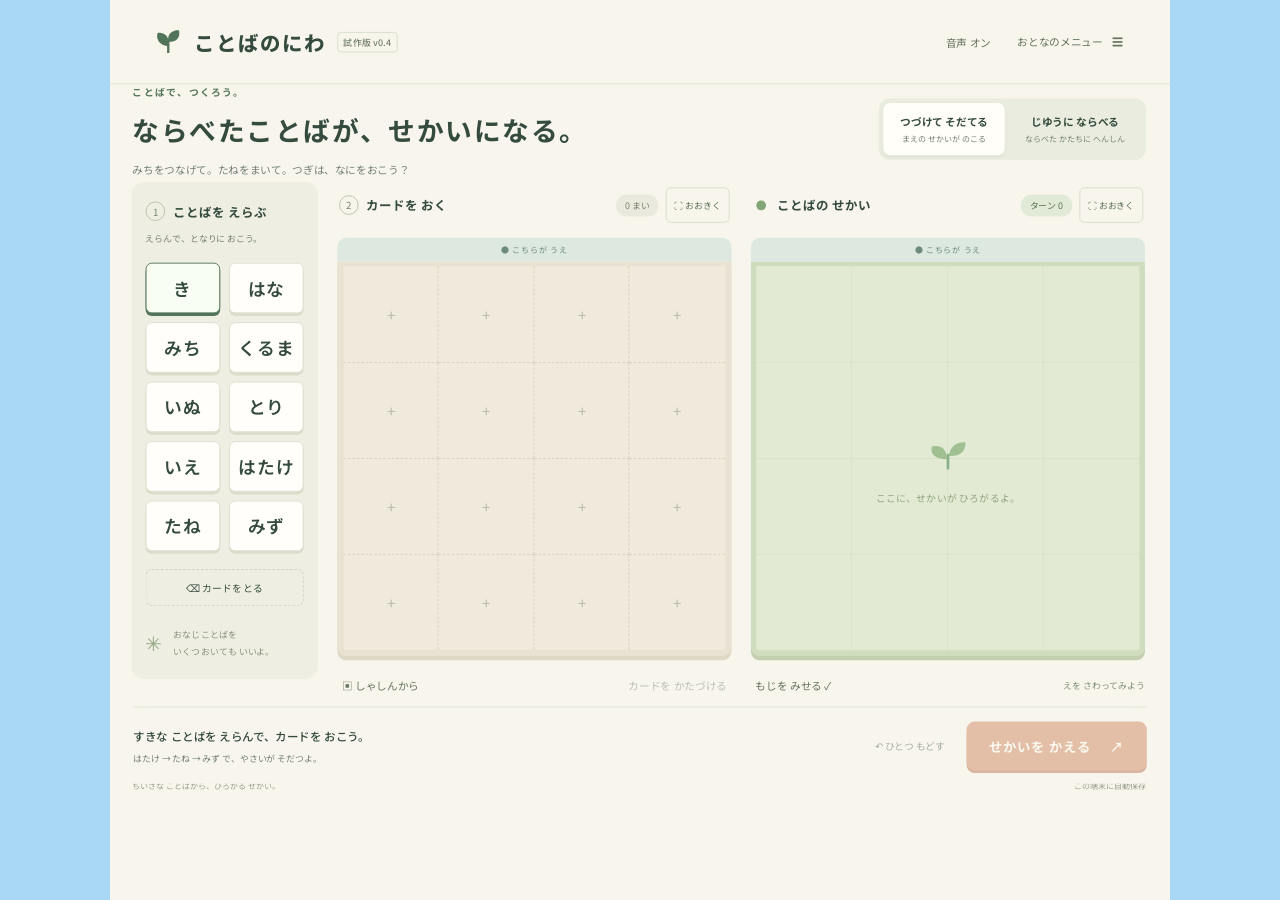
==== index.html @ 09e7deb8 "Add files via upload" ====
<!doctype html><html data-vb-iphone-screen="safe"><head><meta charset="utf-8"><meta name="viewport" content="width=device-width,initial-scale=1,viewport-fit=cover"><title>ことばのにわ — ならべたことばが、せかいになる。</title><meta name="theme-color" content="#f6f4e9"><meta name="apple-mobile-web-app-capable" content="yes"><meta name="apple-mobile-web-app-status-bar-style" content="black"><style>html,body{margin:0;min-height:100%;background:#101827}body{overflow-x:hidden}#__vb_device_viewport{box-sizing:border-box;min-height:100vh}html{--vb-safe-top:env(safe-area-inset-top,0px);--vb-safe-right:env(safe-area-inset-right,0px);--vb-safe-bottom:env(safe-area-inset-bottom,0px);--vb-safe-left:env(safe-area-inset-left,0px)}html[data-vb-iphone-screen="safe"][data-vb-active-device^="iphone"] #__vb_device_viewport{padding:var(--vb-safe-top) var(--vb-safe-right) var(--vb-safe-bottom) var(--vb-safe-left)}#__vb_device_stage{position:relative;margin-left:auto;margin-right:auto}#__vb_device_frame{display:block;border:0;transform-origin:0 0;position:absolute;left:0;top:0}</style></head><body><div id="__vb_device_viewport"><div id="__vb_device_stage"><iframe id="__vb_device_frame" title="ことばのにわ — ならべたことばが、せかいになる。" allow="autoplay; fullscreen" allowfullscreen></iframe></div></div><script id="__vb_device_source" type="application/json">{"html":"\u003c!doctype html>\n\u003chtml lang=\"ja\" data-vb-iphone-screen=\"safe\" data-vb-layout=\"fit\" data-vb-display-policy=\"{&quot;tablet&quot;:{&quot;fit&quot;:&quot;contain&quot;,&quot;background&quot;:&quot;#101827&quot;,&quot;backgroundSource&quot;:&quot;body&quot;,&quot;exceptions&quot;:&quot;&quot;,&quot;keyboard&quot;:false,&quot;zoom&quot;:true,&quot;scroll&quot;:false,&quot;safe&quot;:&quot;safe&quot;}}\">\u003chead>\u003cmeta charset=\"utf-8\">\u003cmeta name=\"viewport\" content=\"width=device-width, initial-scale=1.0, viewport-fit=cover\">\u003cmeta name=\"theme-color\" content=\"#f6f4e9\">\u003ctitle>ことばのにわ — ならべたことばが、せかいになる。\u003c/title>\u003cmeta name=\"description\" content=\"文字だけのカードを並べて、道や畑をつくる遊び。写真の取り込みと、ターンを重ねる世界づくりを試せます。\">\u003cstyle data-vb-source=\"style.css\">@import url('https://fonts.googleapis.com/css2?family=Noto+Sans+JP:wght@400;500;600;700;800&display=swap');\n:root{--ink:#344b3e;--muted:#758173;--paper:#f7f5ec;--green:#52745a;--line:#e1e4d7;--orange:#c96f44;--orange-dark:#a95632}*{box-sizing:border-box}body{margin:0;background:var(--paper);color:var(--ink);font-family:'Noto Sans JP',sans-serif;font-size:14px}button,a,input,select{-webkit-tap-highlight-color:transparent}button,select,input{font:inherit}button,a{touch-action:manipulation}button{cursor:pointer;border:0;color:inherit;background:none}button:disabled{cursor:default;opacity:.4}button:focus-visible,a:focus-visible,select:focus-visible{outline:3px solid #c9754f;outline-offset:4px}header{max-width:1536px;margin:auto;padding:26px 4%;display:flex;justify-content:space-between;align-items:center;border-bottom:1px solid var(--line)}.brand{display:flex;align-items:center;gap:12px;text-decoration:none;color:var(--ink);font-size:23px;font-weight:800;letter-spacing:.08em}.brand svg{width:35px;height:35px;color:var(--green)}.brand small{font-size:10px;border:1px solid #d6ddcd;border-radius:4px;padding:3px 6px;color:#76816f;letter-spacing:.03em;font-weight:500}nav{display:flex;gap:20px}.quiet{font-size:12px;padding:10px 5px;color:#687564;min-height:42px}.quiet:hover{color:#2e5236}.quiet span{margin-left:8px}main{max-width:1536px;margin:auto;padding:32px 4% 14px}.intro{display:flex;justify-content:space-between;align-items:center;gap:22px;margin-bottom:32px}.eyebrow{font-size:11px;letter-spacing:.15em;color:var(--green);font-weight:700}h1{font-size:clamp(23px,2.35vw,34px);letter-spacing:.07em;margin:10px 0 12px;font-weight:700;line-height:1.6}.intro p{font-size:12px;color:var(--muted);margin:0}.mobile{display:none}.mode-switch{display:flex;gap:4px;background:#e9ecdf;padding:5px;border-radius:12px;flex-shrink:0}.mode-switch button{padding:12px 19px;border-radius:8px;font-size:12px;font-weight:700}.mode-switch small{display:block;font-size:9px;font-weight:400;margin-top:5px;color:var(--muted)}.mode-switch .active{background:#fffef8;box-shadow:0 2px 4px #33442b10}.workspace{display:grid;grid-template-columns:210px 1fr 1fr;gap:22px;align-items:start}.palette{padding:22px 16px;border-radius:14px;background:#eeeee2;min-height:460px}.section-title{display:flex;gap:9px;align-items:center}h2{font-size:14px;margin:0;font-weight:700;letter-spacing:.04em}.step{display:inline-grid;place-items:center;width:22px;height:22px;border:1px solid #b7bfa9;border-radius:50%;font-size:11px;color:#78886d;flex-shrink:0}.hint{font-size:10px;color:var(--muted);margin:12px 0 20px}.words{display:grid;grid-template-columns:1fr 1fr;gap:10px}.word{background:#fffefb;border:1.5px solid #dedfce;border-radius:7px;min-height:57px;font-size:20px;font-weight:600;box-shadow:0 3px 0 #dcdccb;transition:transform .15s,border .15s;letter-spacing:.05em}.word:hover{transform:translateY(-2px)}.word.selected{border-color:var(--green);background:#f8fff2;box-shadow:0 3px 0 #52745a}.eraser{width:100%;margin-top:20px;font-size:11px;padding:12px;border:1px dashed #c7ccba;border-radius:7px}.eraser.selected{background:#dedfce}.palette-note{display:flex;gap:12px;margin-top:22px;color:#8a947d;align-items:center}.tiny-leaf{font-size:23px;color:#96a987}.palette-note p{font-size:10px;line-height:1.9;margin:0}.table-panel,.world-panel{min-width:0}.panel-head{display:flex;justify-content:space-between;align-items:center;padding:6px 2px 17px}.pill{font-size:10px;padding:5px 10px;background:#eae9dd;border-radius:20px;color:#7c806e}.pill.green{background:#e1e9d7;color:#56754c}.world-dot{width:11px;height:11px;background:#82a576;border-radius:50%;margin:0 4px}.orientation{text-align:center;font-size:9px;letter-spacing:.1em;background:#dce8e0;color:#6d8b7a;padding:7px;border-radius:10px 10px 0 0}.board{aspect-ratio:1;display:grid;grid-template-columns:repeat(4,1fr);position:relative;isolation:isolate}.tabletop{background:#f0eadc;border:7px solid #e9e2d2;border-top:5px solid #e9e2d2;border-radius:0 0 10px 10px;box-shadow:0 5px 0 #ded8c7}.slot{position:relative;border-right:1px dashed #d5d0bf;border-bottom:1px dashed #d5d0bf;display:grid;place-items:center;min-width:0;padding:0}.slot:nth-child(4n){border-right:0}.slot:nth-last-child(-n+4){border-bottom:0}.slot.empty:after{content:'+';font-size:17px;font-weight:400;color:#bcbba9}.slot:hover{background:#ffffff40}.paper-card{display:grid;place-items:center;width:86%;height:61%;background:#fffefa;border:1px solid #dedacb;border-radius:5px;box-shadow:0 3px 2px #897c6020;font-size:clamp(15px,1.7vw,25px);font-weight:600;letter-spacing:.04em;transform:rotate(-2deg);pointer-events:none}.slot:nth-child(3n) .paper-card{transform:rotate(2deg)}.free-table{display:block;overflow:hidden}.free-card{position:absolute;transform:translate(-50%,-50%);width:21%;height:15%;padding:0;display:grid;place-items:center;z-index:1}.free-card .paper-card{height:100%;width:100%;font-size:clamp(15px,1.6vw,24px)}.table-tools,.world-tools{display:flex;align-items:center;justify-content:space-between;margin-top:11px;gap:4px}.world-tools span{font-size:10px;color:#83917b}.world-orientation{background:#dce8e0}.world{background-color:#e3ead3;background-image:radial-gradient(#b6c69b60 .7px,transparent .7px);background-size:13px 13px;border:6px solid #d0ddbc;border-top:5px solid #d0ddbc;border-radius:0 0 10px 10px;box-shadow:0 5px 0 #c3cfae;overflow:hidden}.world-cell{position:relative;min-width:0;border:0;border-right:1px solid #b0c19535;border-bottom:1px solid #b0c19535;padding:0}.terrain{position:absolute;inset:0}.terrain svg{width:100%;height:100%;display:block}.picture{position:absolute;inset:2% 3% 13%;display:grid;place-items:center;pointer-events:none}.picture svg{width:100%;height:100%;overflow:visible;max-height:100%}.picture.seed svg{width:85%;height:85%}.world-label{position:absolute;bottom:2px;left:50%;transform:translateX(-50%);font-size:10px;background:#fffc;padding:2px 7px;border-radius:4px;white-space:nowrap;z-index:2}.labels-off .world-label{display:none}.world.free-world{display:block}.free-object{position:absolute;transform:translate(-50%,-50%);width:24%;height:25%;padding:0}.free-object .picture{inset:0 0 13%}.empty-world{position:absolute;inset:0;display:flex;align-items:center;justify-content:center;flex-direction:column;gap:12px;pointer-events:none;color:#8fa47d;font-size:11px;letter-spacing:.04em}.empty-world svg{width:76px;height:76px;opacity:.55}.actionbar{margin:30px 0 0;padding:22px 0;border-top:1px solid var(--line);display:flex;align-items:center;justify-content:space-between;gap:15px}.actionbar #status{font-size:13px;font-weight:500}.actionbar p{font-size:10px;color:var(--muted);margin:8px 0 0}.actions{display:flex;align-items:center;gap:18px;flex-shrink:0}.primary{background:var(--orange);color:#fffdf5;padding:17px 26px;border-radius:9px;font-size:15px;font-weight:700;box-shadow:0 3px 0 var(--orange-dark);letter-spacing:.05em;min-height:52px}.primary:hover:not(:disabled){background:#bd633b}.primary span{margin-left:18px}.undo{font-size:11px;min-height:44px}footer{display:flex;justify-content:space-between;color:#9a9f8e;font-size:9px;padding:16px 0;border-top:1px solid var(--line)}dialog{border:1px solid #e1e2d3;border-radius:17px;padding:26px;max-width:min(660px,94vw);max-height:90dvh;overflow:auto;background:#fffdf5;color:var(--ink);box-shadow:0 20px 100px #344b3e30}dialog::backdrop{background:#2b3e3255;backdrop-filter:blur(3px)}.dialog-head{display:flex;justify-content:space-between;align-items:center;gap:30px}.dialog-head h2{font-size:20px}.close{font-size:30px;min-width:44px;min-height:44px}dialog p{font-size:13px;line-height:1.9}h3{font-size:14px}.menu-section{border-top:1px solid var(--line);margin-top:22px;padding-top:10px}.secondary{display:inline-block;border:1px solid #cbd2be;background:#fafaf1;padding:12px 16px;border-radius:7px;color:var(--ink);text-decoration:none;font-size:12px;min-height:44px}.button-row{display:flex;gap:10px;flex-wrap:wrap;margin:15px 0}.notice{background:#eeefe3;padding:12px;border-radius:7px;font-size:11px!important;color:#707b65}.setting{display:flex;align-items:center;gap:10px;margin:15px 0}.danger{color:#9e5944;padding:12px;border:1px solid #d6b6a9;border-radius:6px;font-size:12px}.file-button{position:relative;overflow:hidden;cursor:pointer}.file-button input{position:absolute;inset:0;width:100%;height:100%;opacity:0;cursor:pointer}#photoCanvas{width:100%;height:auto;border-radius:7px;cursor:crosshair;touch-action:manipulation;max-height:55vh;object-fit:contain}progress{width:100%;accent-color:var(--green)}.review-grid{display:grid;grid-template-columns:repeat(4,1fr);gap:6px;margin:15px 0}.review-grid .review-cell{min-width:0;display:block;border:1px solid #d7dccb;padding:5px;background:#eeefe3;border-radius:5px}.review-grid img{width:100%;display:block}.review-grid select{width:100%;font-size:12px;padding:8px 0;min-height:40px;background:#fffdf5;border:1px solid #d5d8cb;border-radius:3px}.review-grid .uncertain{border-color:#be754f;background:#f6e2cd}.pop{animation:pop .55s ease-out}.wiggle{animation:wiggle .65s ease-in-out}.drive{animation:drive 1.1s ease-in-out}.fly{animation:fly 1s ease-in-out}.speaking .world-label{background:#fff0b4;box-shadow:0 0 0 2px #e6bd66}@keyframes pop{0%{transform:scale(.3);opacity:.2}70%{transform:scale(1.08)}100%{transform:scale(1)}}@keyframes wiggle{25%{transform:rotate(-9deg)}75%{transform:rotate(9deg)}}@keyframes drive{50%{transform:translateX(40%) rotate(-3deg)}}@keyframes fly{50%{transform:translate(15%,-30%) rotate(-9deg)}}.reduced *{animation:none!important;transition:none!important}@media(prefers-reduced-motion:reduce){*{animation:none!important;transition:none!important}}[hidden]{display:none!important}@media(min-width:1500px){.workspace{grid-template-columns:230px 1fr 1fr}.palette{min-height:530px}.words{gap:14px}.word{min-height:65px}}@media(max-width:1050px){.workspace{grid-template-columns:160px 1fr 1fr;gap:15px}.palette{padding:18px 11px;min-height:400px}.word{font-size:17px;min-height:48px}.hint{font-size:9px}.section-title{gap:6px}h2{font-size:12px}.mode-switch button{padding:10px 12px}.intro{gap:10px}nav{gap:10px}.primary{padding:15px 20px}.actions{gap:12px}.paper-card{font-size:20px}}@media(max-width:760px){header{padding:16px 4%}.brand{font-size:18px;gap:7px}.brand svg{width:27px}.brand small{font-size:8px}nav{gap:5px}nav .quiet{font-size:10px}nav .quiet span{display:none}main{padding-top:22px}.intro{display:block;margin-bottom:22px}.intro p{font-size:11px}.mode-switch{margin-top:22px;width:100%}.mode-switch button{flex:1;font-size:12px}.workspace{grid-template-columns:1fr 1fr;gap:14px}.palette{grid-column:1/-1;min-height:0;padding:14px}.palette .section-title{display:inline-flex}.hint{display:inline;margin-left:12px}.words{grid-template-columns:repeat(5,1fr);gap:9px;margin-top:15px}.word{font-size:18px;min-height:48px}.eraser{margin-top:15px;width:auto;padding:7px 14px;min-height:40px}.palette-note{display:none}.panel-head{padding:6px 0 12px}.step{width:19px;height:19px}.world-dot{width:9px;height:9px}.pill{font-size:8px;padding:5px 7px}.paper-card{font-size:clamp(12px,3.6vw,21px)}.tabletop,.world{border-width:4px}.table-tools,.world-tools{flex-wrap:wrap;gap:0}.quiet{font-size:10px}.world-tools span{font-size:8px}.world-label{font-size:8px;padding:1px 4px}.actionbar{margin-top:19px;flex-direction:column;align-items:stretch;gap:18px}.actions{justify-content:space-between}.actions .primary{flex:1;max-width:290px}.actionbar #status{font-size:12px}.free-card .paper-card{font-size:clamp(12px,3.5vw,21px)}footer{font-size:8px}.orientation{font-size:7px}.panel-head h2{font-size:11px}.panel-head .section-title{gap:4px}.primary{font-size:14px}dialog{padding:18px}.review-grid{gap:4px}}@media print{body{background:white}}\n.actionbar{position:sticky;bottom:0;z-index:10;background:var(--paper);box-shadow:0 -10px 15px var(--paper)}#photoCanvas{display:block;width:auto;max-width:100%;height:auto;max-height:55vh}.road-connections{position:absolute;inset:0;width:100%;height:100%;pointer-events:none;z-index:-1}.world-cell.animating{z-index:5}.world-cell.animating .picture{z-index:5}\n@media(max-width:760px){.actionbar{padding-top:14px;padding-bottom:14px;gap:12px}}\n.review-grid small{display:block;font-size:10px;color:#777c6c;overflow-wrap:anywhere;padding:3px}\n\n#ocrRetry{margin:0 0 15px}.review-grid img{aspect-ratio:1;object-fit:contain}.brand small{white-space:nowrap}\n/* Focus views keep exactly one board on screen, with only its controls. */\n.panel-buttons{display:flex;align-items:center;gap:8px}.expand{font-size:10px;padding:8px 9px;min-height:40px;border:1px solid #d7ddca;border-radius:6px;color:#607457;white-space:nowrap}.expand:hover{background:#e9eddf}.focus-words{display:none}.focus-bar{position:fixed;inset:0 0 auto;height:66px;z-index:90;background:#f7f5ecf5;border-bottom:1px solid var(--line);padding:8px 16px;display:flex;align-items:center;justify-content:space-between;gap:12px}.focus-switch{display:flex;background:#e3e9d9;border-radius:8px;padding:4px;gap:4px}.focus-switch button{min-height:40px;padding:8px 22px;border-radius:6px;font-size:14px}.focus-switch [aria-pressed=true]{background:#fffef8;box-shadow:0 2px 4px #354c3e15}.focus-actions{display:flex;align-items:center;gap:14px}.focus-actions .primary{padding:11px 20px;min-height:44px;font-size:14px}.focus-bar .secondary{padding:10px 14px;min-height:40px}.motion-sprite{position:absolute;display:block;pointer-events:none;z-index:25;will-change:transform}.motion-sprite svg{display:block;width:100%;height:100%;overflow:visible}.motion-sprite.bird svg{animation:flap .22s ease-in-out infinite alternate;transform-origin:center}@keyframes flap{to{transform:scaleY(.92) rotate(2deg)}}\nbody[data-view=table],body[data-view=world]{overflow:hidden}body[data-view=table]>header,body[data-view=world]>header,body[data-view=table] .intro,body[data-view=world] .intro,body[data-view=table] .palette,body[data-view=world] .palette,body[data-view=table] .world-panel,body[data-view=world] .table-panel,body[data-view=table] .actionbar,body[data-view=world] .actionbar,body[data-view=table] footer,body[data-view=world] footer{display:none}\nbody[data-view=table] main,body[data-view=world] main{max-width:none}body[data-view=table] .table-panel,body[data-view=world] .world-panel{position:fixed;inset:66px 0 0;z-index:50;padding:10px 16px 8px;display:flex;flex-direction:column;align-items:center;justify-content:center;gap:0;background:var(--paper);overflow:auto}\nbody[data-view=table] .table-panel{--focus-space:195px}body[data-view=world] .world-panel{--focus-space:140px}\nbody[data-view=table] .table-panel .panel-head,body[data-view=world] .world-panel .panel-head{display:none}\nbody[data-view=table] #table,body[data-view=world] #world{width:min(calc(100vw - 32px),calc(100vh - var(--focus-space)));width:min(calc(100vw - 32px),calc(100dvh - var(--focus-space)));flex-shrink:0}\nbody[data-view=table] .table-panel .orientation,body[data-view=world] .world-panel .orientation{width:min(calc(100vw - 32px),calc(100dvh - var(--focus-space)));flex-shrink:0}\nbody[data-view=table] .table-tools,body[data-view=world] .world-tools{width:min(calc(100vw - 32px),calc(100dvh - var(--focus-space)));margin:8px 0 0;flex-shrink:0}\nbody[data-view=table] .paper-card{font-size:clamp(20px,4.8vmin,48px)}body[data-view=table] .free-card .paper-card{font-size:clamp(20px,4.8vmin,48px)}body[data-view=world] .world-label{font-size:clamp(11px,2vmin,20px);bottom:3px;padding:3px 8px}\nbody[data-view=table] .focus-words{display:flex;gap:7px;width:min(100%,1100px);overflow:auto;padding:0 0 12px;margin:0 0 3px;flex-shrink:0;justify-content:safe center}.full-word{min-height:43px;min-width:59px;flex-shrink:0;padding:6px 11px;font-size:19px;background:#fffefa;border:1.5px solid #d9dece;border-radius:6px;box-shadow:0 2px 0 #d9dfcf}.full-word.selected{border-color:#52745a;box-shadow:0 2px 0 #52745a;background:#f5ffec}.full-eraser{font-size:14px;color:#75816b}\n@media(max-width:1050px){.panel-buttons{gap:5px}.expand{font-size:9px;padding:7px}.panel-head{flex-wrap:wrap;gap:5px}}\n@media(max-width:600px){.focus-bar{height:60px;padding:6px 8px;gap:6px}.focus-switch button{font-size:12px;padding:6px 11px;min-height:38px}.focus-bar .secondary{font-size:11px;padding:7px 9px;min-height:38px}.focus-actions{gap:5px}.focus-actions .primary{font-size:11px;padding:7px 10px;letter-spacing:0;min-height:38px}.focus-actions .quiet{font-size:10px;min-height:38px}.focus-actions #focusUndo{display:none}body[data-view=table] .table-panel,body[data-view=world] .world-panel{inset:60px 0 0}body[data-view=table] .table-panel{--focus-space:185px}body[data-view=world] .world-panel{--focus-space:125px}.full-word{min-width:55px;font-size:18px}.expand{font-size:9px;min-height:34px}.panel-buttons{gap:3px}}\n.reading-settings{display:grid;grid-template-columns:1fr 1fr;gap:14px;margin:12px 0}.reading-settings label{font-size:12px;display:grid;gap:6px}.reading-settings select,.single-placement select{min-height:44px;font:inherit;padding:9px;background:#fffef8;border:1px solid #cdd5c0;border-radius:6px;color:#344b3e;min-width:0;width:100%}.review-grid .review-cell{min-width:0}.review-cell>input[type=text]{width:100%;min-width:0;min-height:44px;font:600 19px 'Noto Sans JP',sans-serif;border:1px solid #bcc8aa;border-radius:5px;padding:8px;background:#fffef9;color:#344b3e}.review-cell>input[aria-invalid=true]{border:2px solid #b75e44}.review-cell.provisional{border-color:#d4af79;background:#f6edd8}.review-cell.corrected{border-color:#6c9466;background:#eaf1dd}.review-cell .learn-sample{display:flex;gap:5px;align-items:center;font-size:10px;padding:8px 0;border:0;background:none;line-height:1.6}.learn-sample input{width:19px;height:19px;min-width:19px;accent-color:#52745a}.no-card{font-size:10px;text-decoration:underline;min-height:35px;padding:3px 0;color:#75816b}.reading-candidates{display:flex;gap:5px;flex-wrap:wrap;margin-top:5px}.reading-candidates button{font-size:12px;min-height:35px;padding:5px 8px;background:#fffef8;border:1px solid #cbd4bc;border-radius:5px}.review-grid.single-review{grid-template-columns:minmax(0,320px);justify-content:center}.single-review .review-cell>input[type=text]{font-size:23px}.single-placement{display:flex;align-items:center;gap:15px;margin:15px 0;font-size:13px}.single-placement select{max-width:200px}.saved-sample{display:flex;align-items:center;gap:15px;border-bottom:1px solid #e2e6d7;padding:8px 0;font-size:17px}.saved-sample canvas{width:96px;height:48px;border:1px solid #e0e3d6}.saved-sample .quiet{margin-left:auto}.sample-list{max-height:320px;overflow:auto;font-size:12px;line-height:1.8}.word-object{position:absolute;inset:20% 5%;display:grid;place-items:center;background:#fffef0;border:1px solid #bbc8a7;border-radius:7px;font-size:clamp(12px,1.7vw,26px);overflow-wrap:anywhere;padding:5px}.speaking .word-object{background:#fff0b4}body[data-view=world] .word-object{font-size:clamp(18px,3vmin,40px)}\n@media(max-width:600px){.reading-settings{grid-template-columns:1fr}.review-grid .learn-sample{font-size:9px}.review-cell>input[type=text]{font-size:16px}.review-grid{grid-template-columns:repeat(2,minmax(0,1fr))}}\n#photoDialog.has-review .reading-settings,#photoDialog.has-review #photoGuide,#photoDialog.has-review>.notice,#photoDialog.has-review #photoArea{display:none}.review-heading{display:flex;align-items:center;justify-content:space-between;gap:10px}.review-heading h3{margin:4px 0}.single-review .review-cell>img{aspect-ratio:auto;max-height:180px;object-fit:contain}.review-grid.single-review{margin-top:10px}.review-cell>small:first-child{padding-top:2px}#shapeRetry{margin:0 8px 10px 0}#photoDialog.has-review>.file-button{font-size:10px;padding:6px 10px;min-height:34px}\n\u003c/style>\u003cmeta name=\"apple-mobile-web-app-capable\" content=\"yes\">\u003cmeta name=\"apple-mobile-web-app-status-bar-style\" content=\"black\">\u003cstyle id=\"__vb_device_layout_style\">:root{--vb-sat:env(safe-area-inset-top,0px);--vb-sab:env(safe-area-inset-bottom,0px);--vb-sal:env(safe-area-inset-left,0px);--vb-sar:env(safe-area-inset-right,0px)}html,body{margin:0;padding:0}*,*::before,*::after{box-sizing:border-box}img,video,canvas,svg{max-width:100%}@supports not (height:100dvh){:root{--vb-dvh:100vh}}@supports (height:100dvh){:root{--vb-dvh:100dvh}}\nhtml[data-vb-layout=\"fit\"]{width:100%;height:var(--vb-dvh);overflow:hidden;background:#a9d8f5;position:relative}html[data-vb-layout=\"fit\"]::before{content:\"\";position:fixed;inset:-30px;z-index:-2;background:#a9d8f5;}html[data-vb-layout=\"fit\"]>body{--vb-design-w:1194px;--vb-design-h:1014px;position:absolute!important;left:50%!important;top:50%!important;width:var(--vb-design-w)!important;height:var(--vb-design-h)!important;min-width:var(--vb-design-w)!important;min-height:var(--vb-design-h)!important;max-width:none!important;max-height:none!important;margin:0!important;padding:0!important;transform-origin:center center!important;transform:translate(-50%,-50%) scale(var(--vb-fit-scale,1))!important;overflow:hidden!important}\u003c/style>\u003c/head>\u003cbody>\n\u003cdiv id=\"focusBar\" class=\"focus-bar\" hidden=\"\">\u003cbutton id=\"exitFocus\" class=\"secondary\">↙ もどる\u003c/button>\u003cdiv class=\"focus-switch\">\u003cbutton id=\"focusTable\" aria-pressed=\"true\">カード\u003c/button>\u003cbutton id=\"focusWorld\" aria-pressed=\"false\">せかい\u003c/button>\u003c/div>\u003cdiv class=\"focus-actions\">\u003cbutton id=\"focusUndo\" class=\"quiet\" disabled=\"\">↶ もどす\u003c/button>\u003cbutton id=\"focusCommit\" class=\"primary\" disabled=\"\">せかいを かえる\u003c/button>\u003c/div>\u003c/div>\n\u003cheader>\u003ca class=\"brand\" href=\"./\" aria-label=\"ことばのにわ ホーム\">\u003csvg viewBox=\"0 0 40 40\" aria-hidden=\"true\">\u003cpath d=\"M20 34V17\" stroke=\"currentColor\" stroke-width=\"3\">\u003c/path>\u003cpath d=\"M20 25C3 24 5 8 7 8c14 0 14 11 13 17M20 19C18 5 32 4 34 5c2 12-7 16-14 14\" fill=\"currentColor\">\u003c/path>\u003c/svg>\u003cspan>ことばのにわ\u003c/span>\u003csmall>試作版 v0.4\u003c/small>\u003c/a>\u003cnav>\u003cbutton id=\"sound\" class=\"quiet\" aria-pressed=\"true\">音声 オン\u003c/button>\u003cbutton id=\"adult\" class=\"quiet\">おとなのメニュー \u003cspan>☰\u003c/span>\u003c/button>\u003c/nav>\u003c/header>\n\u003cmain data-vb-frame-clip=\"{&quot;overflow&quot;:[&quot;&quot;,&quot;&quot;],&quot;clip-path&quot;:[&quot;&quot;,&quot;&quot;]}\" style=\"position: relative !important; left: -0.81399px !important; top: -29.2019px !important; overflow: hidden !important; clip-path: inset(0px) !important; padding: 26px !important; width: 1194px !important; height: 855.328px !important;\">\u003csection class=\"intro\">\u003cdiv>\u003cspan class=\"eyebrow\">ことばで、つくろう。\u003c/span>\u003ch1>ならべたことばが、\u003cbr class=\"mobile\">せかいになる。\u003c/h1>\u003cp>みちをつなげて。たねをまいて。つぎは、なにをおこう？\u003c/p>\u003c/div>\u003cdiv class=\"mode-switch\" aria-label=\"遊び方\">\u003cbutton id=\"growMode\" class=\"active\" aria-pressed=\"true\">つづけて そだてる\u003csmall>まえの せかいが のこる\u003c/small>\u003c/button>\u003cbutton id=\"freeMode\" aria-pressed=\"false\">じゆうに ならべる\u003csmall>ならべた かたちに へんしん\u003c/small>\u003c/button>\u003c/div>\u003c/section>\n\u003csection class=\"workspace\" data-vb-frame-clip=\"{&quot;overflow&quot;:[&quot;&quot;,&quot;&quot;],&quot;clip-path&quot;:[&quot;&quot;,&quot;&quot;]}\" style=\"position: relative !important; left: -1.3445px !important; top: -25.5441px !important; overflow: hidden !important; clip-path: inset(0px) !important; width: 1142px !important; height: 585.874px !important;\">\u003caside class=\"palette\">\u003cdiv class=\"section-title\">\u003cspan class=\"step\">1\u003c/span>\u003ch2>ことばを えらぶ\u003c/h2>\u003c/div>\u003cp class=\"hint\">えらんで、となりに おこう。\u003c/p>\u003cdiv id=\"words\" class=\"words\">\u003c/div>\u003cbutton id=\"eraser\" class=\"eraser\" aria-pressed=\"false\">⌫ カードを とる\u003c/button>\u003cdiv class=\"palette-note\">\u003cspan class=\"tiny-leaf\">✳\u003c/span>\u003cp>おなじ ことばを\u003cbr>いくつ おいても いいよ。\u003c/p>\u003c/div>\u003c/aside>\n\u003csection class=\"table-panel\">\u003cdiv class=\"panel-head\">\u003cdiv class=\"section-title\">\u003cspan class=\"step\">2\u003c/span>\u003ch2>カードを おく\u003c/h2>\u003c/div>\u003cdiv class=\"panel-buttons\">\u003cspan id=\"count\" class=\"pill\">0 まい\u003c/span>\u003cbutton id=\"expandTable\" class=\"expand\" aria-label=\"カードを置く画面を全画面表示\">⛶ おおきく\u003c/button>\u003c/div>\u003c/div>\u003cdiv id=\"focusWords\" class=\"focus-words\" aria-label=\"全画面のことば選び\">\u003c/div>\u003cdiv class=\"orientation\">● こちらが うえ\u003c/div>\u003cdiv id=\"table\" class=\"board tabletop\" role=\"group\" aria-label=\"カードを置く台紙、４行４列\">\u003c/div>\u003cdiv class=\"table-tools\">\u003cbutton id=\"photo\" class=\"quiet\">▣ しゃしんから\u003c/button>\u003cbutton id=\"clear\" class=\"quiet\">カードを かたづける\u003c/button>\u003c/div>\u003c/section>\n\u003csection class=\"world-panel\">\u003cdiv class=\"panel-head\">\u003cdiv class=\"section-title\">\u003cspan class=\"world-dot\">\u003c/span>\u003ch2>ことばの せかい\u003c/h2>\u003c/div>\u003cdiv class=\"panel-buttons\">\u003cspan id=\"turn\" class=\"pill green\">ターン 0\u003c/span>\u003cbutton id=\"expandWorld\" class=\"expand\" aria-label=\"絵の世界を全画面表示\">⛶ おおきく\u003c/button>\u003c/div>\u003c/div>\u003cdiv class=\"orientation world-orientation\">● こちらが うえ\u003c/div>\u003cdiv id=\"world\" class=\"board world\" role=\"group\" aria-label=\"ことばの世界\">\u003c/div>\u003cdiv class=\"world-tools\">\u003cbutton id=\"labels\" class=\"quiet\" aria-pressed=\"true\">もじを みせる ✓\u003c/button>\u003cspan>えを さわってみよう\u003c/span>\u003c/div>\u003c/section>\u003c/section>\n\u003csection class=\"actionbar\" data-vb-frame-clip=\"{&quot;overflow&quot;:[&quot;&quot;,&quot;&quot;],&quot;clip-path&quot;:[&quot;&quot;,&quot;&quot;]}\" style=\"left: 0.879404px !important; top: -37.0465px !important; overflow: hidden !important; clip-path: inset(0px) !important; width: 1142px !important; height: 87.6805px !important; margin: -21.141px !important;\">\u003cdiv>\u003cspan id=\"status\" role=\"status\" aria-live=\"polite\">すきな ことばを えらんで、カードを おこう。\u003c/span>\u003cp id=\"substatus\">はたけ → たね → みず で、やさいが そだつよ。\u003c/p>\u003c/div>\u003cdiv class=\"actions\">\u003cbutton id=\"undo\" class=\"undo\" disabled=\"\">↶ ひとつ もどす\u003c/button>\u003cbutton id=\"commit\" class=\"primary\" disabled=\"\">せかいを かえる \u003cspan>↗\u003c/span>\u003c/button>\u003c/div>\u003c/section>\n\u003cfooter>\u003cspan>ちいさな ことばから、ひろがる せかい。\u003c/span>\u003cspan id=\"saveStatus\">この端末に自動保存\u003c/span>\u003c/footer>\u003c/main>\n\u003cdialog id=\"adultDialog\">\u003cdiv class=\"dialog-head\">\u003ch2>おとなのメニュー\u003c/h2>\u003cbutton class=\"close\" data-close=\"\" aria-label=\"閉じる\">×\u003c/button>\u003c/div>\u003cp>言葉全体の形と、意味・音のつながりを楽しむ試作です。\u003c/p>\u003cdiv class=\"menu-section\">\u003ch3>紙のカードで遊ぶ\u003c/h3>\u003cp>台紙は４×４マス。カードは１マスに１枚、横向きに置きます。写真を取り込むと四隅の目印を探します。候補を確認し、ずれていれば手動で指定すると台紙を補正できます。読み取り結果を確認してから世界に反映できます。\u003c/p>\u003cp class=\"notice\">写真の読み取りは試験機能です。印刷モードは形の照合を優先します。手書きモードは登録した手本と照合し、未登録の形には平仮名に絞った文字認識も試します。初回の文字認識は日本語データをダウンロードします。写真は端末内で処理し、保存しません。四隅の検出は撮影条件に左右されます。手動で修正できます。\u003c/p>\u003cdiv class=\"button-row\">\u003ca class=\"secondary\" href=\"print.html?type=board\" target=\"_blank\">台紙を印刷 ↗\u003c/a>\u003ca class=\"secondary\" href=\"print.html?type=cards\" target=\"_blank\">文字カードを印刷 ↗\u003c/a>\u003c/div>\u003c/div>\u003cdiv class=\"menu-section\">\u003ch3>画面を大きくする\u003c/h3>\u003cp>カード・世界の各画面の「おおきく」で、その画面だけを表示できます。上の「カード」「せかい」で切り替え、「もどる」で元の並びに戻ります。iPadなどではブラウザのバーが残る場合があります。\u003c/p>\u003ch3>遊び方\u003c/h3>\u003cp>「つづけて そだてる」では、カードを片付けても世界は残ります。畑に種を置くと芽が出て、水を２回置くと野菜になります。畑のない場所の種は、そのまま残ります。\u003c/p>\u003cp>「じゆうに ならべる」では、台の好きな場所にカードを置けます。絵は今のカードの配置に置き換わります。鳥はランダムな場所まで弧を描いて飛び、元の場所に戻ります。車はつながった道の遠い端まで往復します（輪になった道では遠い地点まで）。写真の取り込みは４×４のモードに対応しています。\u003c/p>\u003clabel class=\"setting\">\u003cinput id=\"reduced\" type=\"checkbox\"> 動きをひかえめにする\u003c/label>\u003c/div>\u003cdiv class=\"menu-section\">\u003ch3>手書きの手本\u003c/h3>\u003cp>直した文字の形を、このブラウザだけに保存します。写真そのものは保存しません。別の書き方も追加できます（１語20枚・全体200枚まで）。仮候補が正しいことを確認してから登録してください。\u003c/p>\u003cp>対応する絵がない新しい言葉も入力できます。「絵なし」なら文字のまま世界に置き、絵を選べばその絵と結びつけます。\u003c/p>\u003cp id=\"sampleCount\">\u003c/p>\u003cdiv id=\"sampleList\" class=\"sample-list\">\u003c/div>\u003ch3>保存とやりなおし\u003c/h3>\u003cp>２つのモードは別々に、このブラウザに保存します。端末やブラウザを変えると引き継がれません。\u003c/p>\u003cbutton id=\"reset\" class=\"danger\">いまのモードを はじめから\u003c/button>\u003cdiv id=\"resetConfirm\" hidden=\"\">\u003cp>いまのモードの世界とカードを消しますか？\u003c/p>\u003cbutton id=\"doReset\" class=\"danger\">消して はじめる\u003c/button> \u003cbutton id=\"cancelReset\" class=\"secondary\">やめる\u003c/button>\u003c/div>\u003c/div>\u003c/dialog>\n\u003cdialog id=\"photoDialog\" class=\"photo-dialog\">\u003cdiv class=\"dialog-head\">\u003ch2>手書き・印刷カードを取り込む\u003c/h2>\u003cbutton class=\"close\" data-close=\"\" aria-label=\"閉じる\">×\u003c/button>\u003c/div>\u003cdiv class=\"reading-settings\">\u003clabel>読み方\u003cselect id=\"readingMode\">\u003coption value=\"handwriting\">手書き（平仮名の仮候補を出す）\u003c/option>\u003coption value=\"print\">印刷カード（速い照合）\u003c/option>\u003c/select>\u003c/label>\u003clabel>撮るもの\u003cselect id=\"captureLayout\">\u003coption value=\"board\">４×４の台紙\u003c/option>\u003coption value=\"single\">カード１枚（手本登録にも）\u003c/option>\u003c/select>\u003c/label>\u003c/div>\u003cp id=\"photoGuide\">台紙の四隅まで入れて撮影してください。\u003c/p>\u003cp class=\"notice\">手書きは未登録でも文字認識を試し、読めなければ形の近い言葉を仮候補にします。初回は日本語データのダウンロードが必要です。仮候補が正しいか、大人が確認してから確定してください。\u003c/p>\u003clabel class=\"file-button secondary\">写真を撮る・選ぶ\u003cinput type=\"file\" accept=\"image/*\" capture=\"environment\" id=\"file\">\u003c/label>\u003cdiv id=\"photoArea\" hidden=\"\">\u003cp id=\"photoInstruction\" role=\"status\">台紙の左上の目印の中心を押してください。\u003c/p>\u003ccanvas id=\"photoCanvas\" aria-label=\"台紙の四隅を指定する写真\">\u003c/canvas>\u003cdiv class=\"button-row\">\u003cbutton id=\"cornersReset\" class=\"secondary\">四隅を指定しなおす\u003c/button>\u003cbutton id=\"recognize\" class=\"primary\" disabled=\"\">文字を読み取る\u003c/button>\u003c/div>\u003cprogress id=\"progress\" max=\"16\" value=\"0\" hidden=\"\">\u003c/progress>\u003c/div>\u003cp id=\"photoMessage\" role=\"status\">\u003c/p>\u003cbutton id=\"stopOcr\" class=\"secondary\" hidden=\"\">文字認識を止めて、選択・入力で直す\u003c/button>\u003cdiv id=\"review\" hidden=\"\">\u003cdiv class=\"review-heading\">\u003ch3>読み取り結果を確認\u003c/h3>\u003cbutton id=\"showPhotoBounds\" class=\"quiet\">写真・四隅を見直す\u003c/button>\u003c/div>\u003cp>写真と見比べ、仮の読みが違えば候補を選ぶか、ひらがなを入力してください。直したカードは「手本にする」がオンになります。正しく読めたカードも、チェックすると手本にできます。保存は下のボタンで確定します。\u003c/p>\u003cdatalist id=\"wordChoices\">\u003c/datalist>\u003cdiv id=\"reviewGrid\" class=\"review-grid\">\u003c/div>\u003clabel id=\"singlePlacement\" class=\"single-placement\" hidden=\"\">このカードを置くマス\u003cselect id=\"singleTarget\">\u003c/select>\u003c/label>\u003cbutton id=\"shapeRetry\" class=\"secondary\">手本も使ってもう一度照合\u003c/button>\u003cbutton id=\"ocrRetry\" class=\"secondary\" hidden=\"\">平仮名の文字認識をもう一度試す\u003c/button>\u003cdiv class=\"button-row\">\u003cbutton id=\"saveSamples\" class=\"secondary\" disabled=\"\">選んだ手本だけ保存\u003c/button>\u003cbutton id=\"acceptPhoto\" class=\"primary\">確認して台紙に置く\u003c/button>\u003c/div>\u003c/div>\u003cp class=\"notice\">写真は世界に自動反映されません。台紙に取り込んだあと「せかいを かえる」を押してください。\u003c/p>\u003c/dialog>\n\u003cscript type=\"module\" src=\"./app.js\">\u003c/script>\n\u003cscript id=\"__vb_device_layout_script\">(function(){function n(v){var x=parseFloat(v);return isFinite(x)?x:0}function fit(){var cs=getComputedStyle(document.documentElement),sat=n(cs.getPropertyValue('--vb-sat')),sab=n(cs.getPropertyValue('--vb-sab')),sal=n(cs.getPropertyValue('--vb-sal')),sar=n(cs.getPropertyValue('--vb-sar')),aw=Math.max(1,innerWidth-sal-sar),ah=Math.max(1,innerHeight-sat-sab),s=Math.min(aw/1194,ah/1014);document.body.style.setProperty('--vb-fit-scale',String(Math.max(.05,s)));document.body.style.left=(sal+aw/2)+'px';document.body.style.top=(sat+ah/2)+'px'}addEventListener('resize',fit,{passive:true});addEventListener('orientationchange',fit,{passive:true});if(document.readyState==='loading')addEventListener('DOMContentLoaded',fit,{once:true});else fit()})();\u003c/script>\u003cscript id=\"__vb_clipped_popup_runtime\">(function runtime(){\n    if(window.__vbClippedPopups||!HTMLElement.prototype.showPopover)return;\n    const selector='[role=\"menu\"],[role=\"listbox\"],[class*=\"menu\"],[class*=\"popover\"],[class*=\"dropdown\"],[data-vb-popup]',records=new Map();let pending=0;\n    const properties=['position','inset','left','top','right','bottom','margin','width','max-width','max-height','overflow','z-index'];\n    const observer=new MutationObserver(changes=>{if(changes.some(change=>change.type==='childList'||change.target.matches?.(selector)||change.target.closest?.(selector)||[...records.keys()].some(node=>change.target.contains?.(node))))schedule();});\n    function observe(){observer.observe(document.documentElement,{subtree:true,childList:true,attributes:true,attributeFilter:['class','style','hidden','aria-hidden']});}\n    function schedule(){if(!pending)pending=requestAnimationFrame(update);}\n    function clipped(node){for(let parent=node.parentElement;parent&&parent!==document.body;parent=parent.parentElement){if(parent.hasAttribute('data-vb-frame-clip'))return true;}return false;}\n    function visible(node){if(!node.isConnected||node.hidden||getComputedStyle(node).display==='none'||getComputedStyle(node).visibility==='hidden')return false;for(let parent=node.parentElement;parent;parent=parent.parentElement)if(parent.hidden||getComputedStyle(parent).display==='none')return false;return true;}\n    function anchor(node){if(!node.id)return null;return [...document.querySelectorAll('button,[role=\"button\"],input')].find(control=>control.getAttribute('aria-controls')===node.id||[...control.attributes].some(attribute=>/^data-.*(?:toggle|target)$/.test(attribute.name)&&[node.id,'#'+node.id].includes(attribute.value)));}\n    function restore(node,record){for(const [property,original] of record.styles){if(original.value)node.style.setProperty(property,original.value,original.priority);else node.style.removeProperty(property);}if(record.popover===null)node.removeAttribute('popover');else node.setAttribute('popover',record.popover);if(!record.hadStyle&&!node.style.cssText)node.removeAttribute('style');}\n    function close(node,record){try{if(node.matches(':popover-open'))node.hidePopover();}catch{}restore(node,record);records.delete(node);}\n    function update(){\n      pending=0;observer.disconnect();\n      try{\n        for(const [node,record] of records)if(!visible(node)||!visible(record.anchor))close(node,record);\n        for(const node of document.querySelectorAll(selector)){\n          if(records.has(node)||node.hasAttribute('popover')||!clipped(node)||!visible(node))continue;\n          const control=anchor(node);if(!control||!visible(control))continue;\n          const styles=new Map(properties.map(property=>[property,{value:node.style.getPropertyValue(property),priority:node.style.getPropertyPriority(property)}]));\n          const record={styles,popover:node.getAttribute('popover'),hadStyle:node.hasAttribute('style'),anchor:control,width:node.getBoundingClientRect().width};\n          try{node.setAttribute('popover','manual');node.showPopover();records.set(node,record);}catch{restore(node,record);}\n        }\n        for(const [node,record] of records){\n          const bounds=record.anchor.getBoundingClientRect(),width=Math.min(Math.max(record.width,80),Math.max(16,innerWidth-8));\n          const values={position:'fixed',inset:'auto',left:Math.max(4,Math.min(innerWidth-width-4,bounds.left))+'px',top:(bounds.bottom+4)+'px',right:'auto',bottom:'auto',margin:'0',width:width+'px','max-width':Math.max(16,innerWidth-8)+'px','max-height':Math.max(40,innerHeight-8)+'px',overflow:'auto','z-index':'2147483647'};\n          for(const [property,value] of Object.entries(values))node.style.setProperty(property,value,'important');\n          const height=node.getBoundingClientRect().height,below=innerHeight-bounds.bottom-8,above=bounds.top-8;\n          if(height>below&&above>below){node.style.setProperty('top',Math.max(4,bounds.top-height-4)+'px','important');node.style.setProperty('max-height',Math.max(40,above)+'px','important');}\n          else node.style.setProperty('max-height',Math.max(40,below)+'px','important');\n        }\n      }finally{observe();}\n    }\n    function cleanClone(root){for(const [node,record] of records){let clone;try{clone=root.querySelector('#'+CSS.escape(node.id));}catch{}if(clone)restore(clone,record);}}\n    function destroy(){observer.disconnect();if(pending)cancelAnimationFrame(pending);for(const [node,record] of records)close(node,record);removeEventListener('resize',schedule);removeEventListener('scroll',schedule,true);delete window.__vbClippedPopups;}\n    window.__vbClippedPopups={refresh:schedule,cleanClone,destroy};observe();addEventListener('resize',schedule,{passive:true});addEventListener('scroll',schedule,{passive:true,capture:true});schedule();\n  })();\u003c/script>\u003c/body>\u003c/html>","device":false,"availability":{"desktop":true,"tablet":true,"phone":true},"policy":{"tablet":{"fit":"contain","background":"#101827","backgroundSource":"body","safe":"safe","zoom":true,"scroll":false,"keyboard":false,"exceptions":""},"phone":{"fit":"legacy","background":"#101827","backgroundSource":"body","safe":"safe"}},"fit":"contain","orientations":{"desktop":"auto","tablet":"auto","phone":"auto"},"sizes":{"desktop":[1440,900],"ipad-land":[1194,834],"ipad-port":[834,1194],"iphone":[390,844],"iphone-land":[844,390]},"customSizes":{}}</script><script>(function runtime(){
    window.__vbDisplayPolicy={create({source,frame,stage,viewport,family}){
      const policy=source.policy?.[family];if(!policy)return null;
      const fit=policy.fit||'legacy',safe=family==='desktop'?'legacy':'safe';let doc=null,scale=1,inputScale=1,editing=false,baseline=null,restoreTimer=0,focused=null,keyboardSeen=false,recovery=0,fontOrigins=new WeakMap();const scrollOrigins=new Map();
      const visual=window.visualViewport,inputs='input:not([type="range"]):not([type="checkbox"]):not([type="radio"]):not([type="color"]):not([type="file"]):not([type="button"]):not([type="submit"]):not([type="hidden"]),textarea,select,[contenteditable="true"]';
      const safeStyle=document.createElement('style');safeStyle.textContent=(safe!=='legacy'?'html #__vb_device_viewport{padding:var(--vb-safe-top) var(--vb-safe-right) var(--vb-safe-bottom) var(--vb-safe-left)!important}':'')+(policy.scroll||fit==='cover'?'html,body{height:100%;overflow:hidden!important;overscroll-behavior:none}':fit==='fixed'?'html,body{overflow:auto!important}':'');document.head.append(safeStyle);
      if(policy.scroll||fit==='cover')safeStyle.textContent+='html,body{position:fixed!important;inset:0!important;width:100%!important;margin:0!important}#__vb_device_viewport{position:fixed!important;inset:0!important;min-height:0!important;overflow:hidden!important;overscroll-behavior:none!important}';
      viewport.style.backgroundColor=policy.background||'#101827';document.body.style.backgroundColor=policy.background||'#101827';document.documentElement.style.backgroundColor=policy.background||'#101827';
      const dimensions=()=>({width:document.documentElement.clientWidth,height:innerHeight,visualHeight:visual?.height||innerHeight,visualScale:visual?.scale||1});
      function editable(node){return node?.nodeType===1&&node.matches(inputs);}
      function updateInputs(){if(!doc||!policy.keyboard)return;for(const node of doc.querySelectorAll(inputs)){if(node.disabled)continue;const style=doc.defaultView.getComputedStyle(node),rect=node.getBoundingClientRect(),local=node.offsetWidth>0?rect.width/node.offsetWidth:1,effective=Math.max(.01,inputScale*local),current=parseFloat(style.fontSize)||16;let original=fontOrigins.get(node);if(!original||node.style.getPropertyValue('font-size')!==original.applied){original={preferred:current,applied:node.style.getPropertyValue('font-size')};fontOrigins.set(node,original);}const target=Math.ceil(Math.max(original.preferred,16,16/effective)*100)/100;if(Math.abs(current-target)>.01){original.applied=target+'px';node.style.setProperty('font-size',original.applied,'important');}}}
      function lift(){if(!editing||!focused?.isConnected||!visual)return;const rect=focused.getBoundingClientRect(),outer=frame.getBoundingClientRect(),bottom=visual.offsetTop+visual.height-16,top=visual.offsetTop+16,fieldTop=outer.top+rect.top*scale,fieldBottom=outer.top+rect.bottom*scale,current=parseFloat(stage.dataset.vbKeyboardLift)||0;let shift=current;if(fieldBottom>bottom)shift-=fieldBottom-bottom;else if(fieldTop<top)shift+=top-fieldTop;shift=Math.min(0,Math.max(-Math.max(0,(baseline?.height||innerHeight)-visual.height),shift));stage.dataset.vbKeyboardLift=String(shift);stage.style.transform=shift?'translateY('+shift+'px)':'';}
      function rememberScroll(node){for(let item=node?.parentElement;item;item=item.parentElement)if(!scrollOrigins.has(item))scrollOrigins.set(item,{left:item.scrollLeft,top:item.scrollTop});}
      function restoreScroll(saved,origins,token){if(token!==recovery||editing)return;stage.style.transform='';delete stage.dataset.vbKeyboardLift;window.scrollTo(policy.scroll?0:saved.outerX,policy.scroll?0:saved.outerY);try{if(doc?.defaultView){doc.defaultView.scrollTo(saved.innerX,saved.innerY);for(const [node,position] of origins)if(node.isConnected){node.scrollLeft=position.left;node.scrollTop=position.top;}}}catch{}}
      function finish(){if(!editing&&!baseline)return;editing=false;focused=null;keyboardSeen=false;stage.style.transform='';delete stage.dataset.vbKeyboardLift;const saved=baseline,origins=new Map(scrollOrigins),token=++recovery;baseline=null;scrollOrigins.clear();if(saved){restoreScroll(saved,origins,token);for(const delay of [80,250,600])setTimeout(()=>restoreScroll(saved,origins,token),delay);}window.dispatchEvent(new Event('vb-policy-resize'));}
      function begin(node){if(!policy.keyboard||!editable(node))return;clearTimeout(restoreTimer);recovery++;if(!editing){baseline={...dimensions(),outerX:scrollX,outerY:scrollY,innerX:doc.defaultView.scrollX,innerY:doc.defaultView.scrollY};keyboardSeen=false;scrollOrigins.clear();editing=true;}rememberScroll(node);focused=node;updateInputs();requestAnimationFrame(lift);}
      function decorate(){if(!doc)return;updateInputs();
        if(policy.backgroundSource){let target;try{target=doc.querySelector(policy.backgroundSource);}catch{}if(target){const style=doc.defaultView.getComputedStyle(target);if(style.backgroundColor!=='rgba(0, 0, 0, 0)')viewport.style.backgroundColor=style.backgroundColor;viewport.style.backgroundImage=style.backgroundImage;viewport.style.backgroundSize=style.backgroundImage.includes('gradient(')?style.backgroundSize:'cover';viewport.style.backgroundPosition='center';viewport.style.backgroundRepeat=style.backgroundRepeat;}}document.body.style.backgroundColor=viewport.style.backgroundColor;document.documentElement.style.backgroundColor=viewport.style.backgroundColor;
      }
      function exception(node,deltaX,deltaY){if(!doc||!policy.exceptions)return false;let target;try{target=node?.closest?.(policy.exceptions);}catch{return false;}if(!target)return false;for(let item=node;item&&target.contains(item);item=item.parentElement){const style=doc.defaultView.getComputedStyle(item);if(/auto|scroll/.test(style.overflowY)&&((deltaY>0&&item.scrollTop+item.clientHeight<item.scrollHeight-1)||(deltaY<0&&item.scrollTop>0)))return true;if(/auto|scroll/.test(style.overflowX)&&((deltaX>0&&item.scrollLeft+item.clientWidth<item.scrollWidth-1)||(deltaX<0&&item.scrollLeft>0)))return true;}return false;}
      function rangeControl(node){const control=node?.closest?.('input[type="range"]');return control?.ownerDocument===doc&&!control.matches(':disabled');}
      function guard(target){let previous=null;
        target.addEventListener('touchstart',event=>{if(policy.zoom&&event.touches.length>1&&event.cancelable)event.preventDefault();if(event.touches.length===1){previous={x:event.touches[0].clientX,y:event.touches[0].clientY};const node=event.target;if(node.ownerDocument===doc)begin(node);}}, {passive:false});
        target.addEventListener('touchmove',event=>{if(event.touches.length>1){if(policy.zoom&&event.cancelable)event.preventDefault();return;}const touch=event.touches[0];if(!touch)return;const deltaX=previous?previous.x-touch.clientX:0,deltaY=previous?previous.y-touch.clientY:0;previous={x:touch.clientX,y:touch.clientY};if(policy.scroll&&!rangeControl(event.target)&&!exception(event.target,deltaX,deltaY)&&event.cancelable)event.preventDefault();},{passive:false});
        target.addEventListener('touchend',()=>{previous=null;},{passive:true});
        target.addEventListener('touchcancel',()=>{previous=null;},{passive:true});
        target.addEventListener('dblclick',event=>{if(policy.zoom&&!editable(event.target)&&event.cancelable)event.preventDefault();});
        for(const name of ['gesturestart','gesturechange'])target.addEventListener(name,event=>{if(policy.zoom&&event.cancelable)event.preventDefault();},{passive:false});
        target.addEventListener('wheel',event=>{if((policy.zoom&&event.ctrlKey)||(policy.scroll&&!event.ctrlKey&&!exception(event.target,event.deltaX,event.deltaY))){if(event.cancelable)event.preventDefault();}},{passive:false});
        target.addEventListener('keydown',event=>{if(event.target.closest?.('input,textarea,select,button,[contenteditable="true"]'))return;if(policy.scroll&&['ArrowUp','ArrowDown','ArrowLeft','ArrowRight','PageUp','PageDown','Home','End',' '].includes(event.key)&&!exception(event.target,0,event.key==='ArrowUp'||event.key==='PageUp'?-1:1))event.preventDefault();});
      }
      guard(document);
      frame.addEventListener('load',()=>{doc=frame.contentDocument;if(!doc?.body)return;editing=false;baseline=null;keyboardSeen=false;fontOrigins=new WeakMap();scrollOrigins.clear();recovery++;stage.style.transform='';delete stage.dataset.vbKeyboardLift;
        const style=doc.createElement('style');style.id='__vb_interaction_policy';style.textContent=(policy.scroll?'html,body{overflow:hidden!important;overscroll-behavior:none!important}':'')+(policy.zoom?'html{touch-action:pan-x pan-y}':'')+(policy.scroll&&!policy.exceptions?'html{touch-action:'+(policy.zoom?'none':'pinch-zoom')+'}':'')+'input[type="range"]{touch-action:none}';doc.head.append(style);guard(doc);
        if(policy.keyboard){doc.addEventListener('pointerdown',event=>{if(editable(event.target)){updateInputs();begin(event.target);}},true);doc.addEventListener('focusin',event=>begin(event.target));doc.addEventListener('focusout',()=>{clearTimeout(restoreTimer);restoreTimer=setTimeout(()=>{if(editable(doc.activeElement))return;finish();},300);});const body=doc.body;if(body)new MutationObserver(()=>updateInputs()).observe(body,{childList:true,subtree:true,attributes:true,attributeFilter:['style','class']});}
        decorate();
      });
      visual?.addEventListener('resize',()=>{if(editing&&baseline){const current=dimensions(),visible=current.visualHeight*current.visualScale,original=baseline.visualHeight*baseline.visualScale;if(visible<original-80)keyboardSeen=true;if(keyboardSeen&&visible>=original-40){clearTimeout(restoreTimer);restoreTimer=setTimeout(finish,100);}else lift();}});
      visual?.addEventListener('scroll',()=>{if(editing)lift();});
      return {fit,protectTop:['safe','background'].includes(safe),fluid:fit==='fluid',freeze:()=>editing,dimensions:()=>editing&&baseline?baseline:null,prepare(target){if(family!=='desktop')for(const key of ['--vb-sat','--vb-sar','--vb-sab','--vb-sal'])target.documentElement.style.setProperty(key,'0px','important');if(fit==='fluid'){for(const node of [target.documentElement,target.body])for(const [name,value] of Object.entries({width:'100%',height:'100%','min-width':'0px','min-height':'0px','max-width':'none','max-height':'none',transform:'none',translate:'none',rotate:'none',scale:'none',left:'0px',top:'0px',margin:'0px','box-sizing':'border-box'}))node.style.setProperty(name,value,'important');}},paint(nextScale,opposite){scale=nextScale;if(!opposite)inputScale=nextScale;decorate();},orientationChanged(){if(editing)finish();}};
    }};
  })();(function runtime(){
    const source=JSON.parse(document.getElementById('__vb_device_source').textContent),frame=document.getElementById('__vb_device_frame'),stage=document.getElementById('__vb_device_stage'),viewport=document.getElementById('__vb_device_viewport');
    const ua=navigator.userAgent,tablet=/iPad|Tablet/i.test(ua)||(/Macintosh|MacIntel/i.test(ua+' '+navigator.platform)&&navigator.maxTouchPoints>1)||(/Android/i.test(ua)&&!/Mobile/i.test(ua));
    const phone=!tablet&&(/iPhone|iPod|Android.*Mobile|Windows Phone/i.test(ua)||navigator.userAgentData?.mobile===true);
    const sizes={desktop:[1440,900],'ipad-land':[1194,834],'ipad-port':[834,1194],iphone:[390,844],'iphone-land':[844,390]};
    const family=source.previewFamily||(tablet?'tablet':phone?'phone':'desktop'),orientation=source.orientations?.[family]||'auto';
    if(source.availability?.[family]===false){
      const labels={desktop:'PC',tablet:'iPad・タブレット',phone:'iPhone・スマートフォン'},allowed=Object.keys(labels).filter(key=>source.availability[key]!==false).map(key=>labels[key]);
      const message=document.createElement('p');message.id='__vb_device_unavailable';message.setAttribute('role','status');message.textContent=allowed.length?'このアプリは'+allowed.join('、')+'でご利用いただけます。':'現在、このアプリをご利用いただける端末はありません。';message.style.cssText='margin:0;min-height:100dvh;box-sizing:border-box;display:grid;place-content:center;padding:32px;text-align:center;color:#edf3ff;font:18px/1.8 system-ui,sans-serif;overflow-wrap:anywhere';
      stage.remove();viewport.replaceChildren(message);document.documentElement.dataset.vbActiveDevice=family+'-blocked';return;
    }
    if(Array.isArray(source.previewInsets)&&source.previewInsets.length===4)for(const [index,edge] of ['top','right','bottom','left'].entries()){const value=source.previewInsets[index];if(Number.isFinite(value)&&value>=0&&value<=300)document.documentElement.style.setProperty('--vb-safe-'+edge,value+'px');}
    const policy=typeof window!=='undefined'?window.__vbDisplayPolicy?.create({source,frame,stage,viewport,family}):null;
    let fluid=false;
    const custom=source.customSizes||{};
    if(orientation==='portrait')sizes.desktop=[900,1440];
    for(const key of Object.keys(sizes)){const value=source.sizes?.[key];if(Array.isArray(value)&&value.length===2&&value.every(number=>Number.isInteger(number)&&number>=16&&number<=16384))sizes[key]=value;}
    let active='',width=1440,height=900;
    function profile(){
      if(!tablet&&!phone)return 'desktop';
      // Angles are relative to the device's natural orientation (which can be landscape on iPad).
      const type=screen.orientation?.type;
      const landscape=orientation==='landscape'||(orientation!=='portrait'&&(/^(landscape|portrait)-(primary|secondary)$/.test(type||'')?type.startsWith('landscape'):
        (screen.width>0&&screen.height>0?screen.width>screen.height:matchMedia('(orientation: landscape)').matches)));
      return tablet?(landscape?'ipad-land':'ipad-port'):(landscape?'iphone-land':'iphone');
    }
    function fit(){
      if(policy?.freeze())return;
      const padding=getComputedStyle(viewport),left=parseFloat(padding.paddingLeft)||0,right=parseFloat(padding.paddingRight)||0,top=parseFloat(padding.paddingTop)||0,bottom=parseFloat(padding.paddingBottom)||0;
      const w=Math.max(1,document.documentElement.clientWidth-left-right),h=Math.max(1,innerHeight-top-bottom);
      const opposite=orientation==='portrait'?w>h:orientation==='landscape'?w<h:false;
      if(fluid&&!opposite){width=w;height=h;frame.style.width=width+'px';frame.style.height=height+'px';}
      const mode=policy&&orientation!=='auto'&&opposite?'contain':policy?.fit||'legacy',widthFit=mode==='width'||(mode==='legacy'&&source.fit==='width');
      const scale=mode==='fixed'||mode==='fluid'?1:mode==='cover'?Math.max(w/width,h/height):mode==='contain'||mode==='width'?Math.min(w/width,widthFit?Infinity:h/height):Math.max(.001,Math.min(1,w/width,source.fit==='width'?Infinity:h/height));
      stage.style.width=(width*scale)+'px';stage.style.height=(height*scale)+'px';
      stage.style.marginTop=mode==='cover'?(policy?.protectTop?0:(h-height*scale)/2)+'px':widthFit?'0px':Math.max(0,(h-height*scale)/2)+'px';
      stage.style.marginLeft=mode==='cover'?(w-width*scale)/2+'px':'auto';
      frame.style.transform='scale('+scale+')';
      policy?.paint(scale,opposite);
    }
    function update(){
      const selected=source.previewProfile||profile(),value=custom[selected],customized=Array.isArray(value)&&value.length===2&&value.every(number=>Number.isInteger(number)&&number>=16&&number<=16384);
      const nextFluid=policy?.fit==='fluid'||((!policy||policy.fit==='legacy')&&source.device===false&&orientation==='auto'&&!customized),next=nextFluid&&!source.device?family+'-auto':selected;
      if(next!==active){
        active=next;fluid=nextFluid;if(!fluid)[width,height]=sizes[selected];
        const doc=new DOMParser().parseFromString(source.html,'text/html');
        doc.documentElement.setAttribute('data-vb-device-profile',next);
        policy?.prepare(doc);
        frame.style.width=width+'px';frame.style.height=height+'px';
        frame.srcdoc='<!doctype html>\n'+doc.documentElement.outerHTML;
        document.documentElement.dataset.vbActiveDevice=next;
      }
      fit();
    }
    let rotationTimers=[];
    function rotate(){for(const timer of rotationTimers)clearTimeout(timer);policy?.orientationChanged();update();rotationTimers=[60,180,360,700].map(delay=>setTimeout(update,delay));}
    addEventListener('resize',update,{passive:true});addEventListener('vb-policy-resize',update);addEventListener('orientationchange',rotate,{passive:true});screen.orientation?.addEventListener('change',rotate);addEventListener('pageshow',rotate);document.addEventListener?.('visibilitychange',()=>{if(document.visibilityState==='visible')rotate();});update();
  })();</script></body></html>
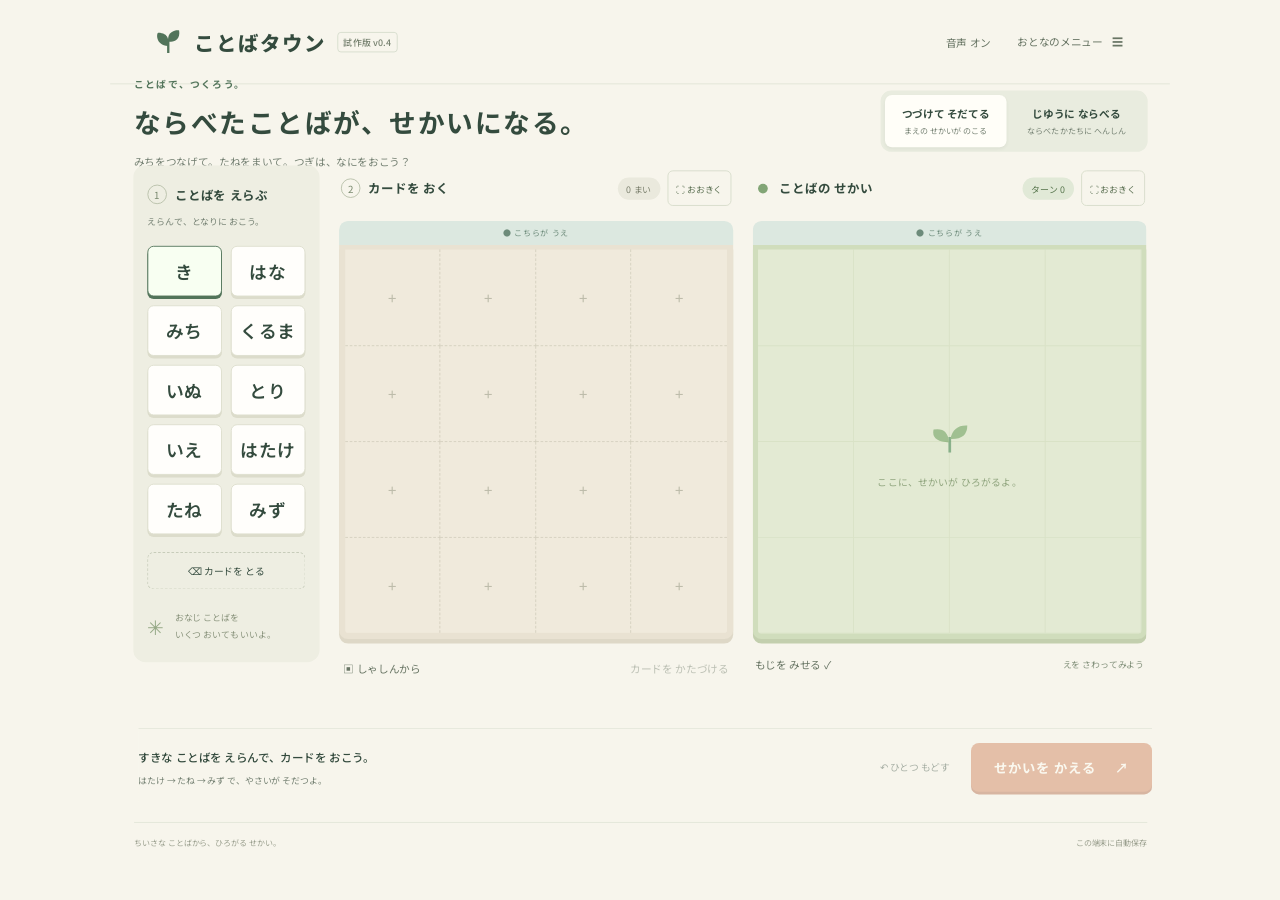
==== commit 09a49624: "Add files via upload" ====
--- a/index.html
+++ b/index.html
@@ -1,4 +1,4 @@
-<!doctype html><html data-vb-iphone-screen="safe"><head><meta charset="utf-8"><meta name="viewport" content="width=device-width,initial-scale=1,viewport-fit=cover"><title>ことばのにわ — ならべたことばが、せかいになる。</title><meta name="theme-color" content="#f6f4e9"><meta name="apple-mobile-web-app-capable" content="yes"><meta name="apple-mobile-web-app-status-bar-style" content="black"><style>html,body{margin:0;min-height:100%;background:#101827}body{overflow-x:hidden}#__vb_device_viewport{box-sizing:border-box;min-height:100vh}html{--vb-safe-top:env(safe-area-inset-top,0px);--vb-safe-right:env(safe-area-inset-right,0px);--vb-safe-bottom:env(safe-area-inset-bottom,0px);--vb-safe-left:env(safe-area-inset-left,0px)}html[data-vb-iphone-screen="safe"][data-vb-active-device^="iphone"] #__vb_device_viewport{padding:var(--vb-safe-top) var(--vb-safe-right) var(--vb-safe-bottom) var(--vb-safe-left)}#__vb_device_stage{position:relative;margin-left:auto;margin-right:auto}#__vb_device_frame{display:block;border:0;transform-origin:0 0;position:absolute;left:0;top:0}</style></head><body><div id="__vb_device_viewport"><div id="__vb_device_stage"><iframe id="__vb_device_frame" title="ことばのにわ — ならべたことばが、せかいになる。" allow="autoplay; fullscreen" allowfullscreen></iframe></div></div><script id="__vb_device_source" type="application/json">{"html":"\u003c!doctype html>\n\u003chtml lang=\"ja\" data-vb-iphone-screen=\"safe\" data-vb-layout=\"fit\" data-vb-display-policy=\"{&quot;tablet&quot;:{&quot;fit&quot;:&quot;contain&quot;,&quot;background&quot;:&quot;#101827&quot;,&quot;backgroundSource&quot;:&quot;body&quot;,&quot;exceptions&quot;:&quot;&quot;,&quot;keyboard&quot;:false,&quot;zoom&quot;:true,&quot;scroll&quot;:false,&quot;safe&quot;:&quot;safe&quot;}}\">\u003chead>\u003cmeta charset=\"utf-8\">\u003cmeta name=\"viewport\" content=\"width=device-width, initial-scale=1.0, viewport-fit=cover\">\u003cmeta name=\"theme-color\" content=\"#f6f4e9\">\u003ctitle>ことばのにわ — ならべたことばが、せかいになる。\u003c/title>\u003cmeta name=\"description\" content=\"文字だけのカードを並べて、道や畑をつくる遊び。写真の取り込みと、ターンを重ねる世界づくりを試せます。\">\u003cstyle data-vb-source=\"style.css\">@import url('https://fonts.googleapis.com/css2?family=Noto+Sans+JP:wght@400;500;600;700;800&display=swap');\n:root{--ink:#344b3e;--muted:#758173;--paper:#f7f5ec;--green:#52745a;--line:#e1e4d7;--orange:#c96f44;--orange-dark:#a95632}*{box-sizing:border-box}body{margin:0;background:var(--paper);color:var(--ink);font-family:'Noto Sans JP',sans-serif;font-size:14px}button,a,input,select{-webkit-tap-highlight-color:transparent}button,select,input{font:inherit}button,a{touch-action:manipulation}button{cursor:pointer;border:0;color:inherit;background:none}button:disabled{cursor:default;opacity:.4}button:focus-visible,a:focus-visible,select:focus-visible{outline:3px solid #c9754f;outline-offset:4px}header{max-width:1536px;margin:auto;padding:26px 4%;display:flex;justify-content:space-between;align-items:center;border-bottom:1px solid var(--line)}.brand{display:flex;align-items:center;gap:12px;text-decoration:none;color:var(--ink);font-size:23px;font-weight:800;letter-spacing:.08em}.brand svg{width:35px;height:35px;color:var(--green)}.brand small{font-size:10px;border:1px solid #d6ddcd;border-radius:4px;padding:3px 6px;color:#76816f;letter-spacing:.03em;font-weight:500}nav{display:flex;gap:20px}.quiet{font-size:12px;padding:10px 5px;color:#687564;min-height:42px}.quiet:hover{color:#2e5236}.quiet span{margin-left:8px}main{max-width:1536px;margin:auto;padding:32px 4% 14px}.intro{display:flex;justify-content:space-between;align-items:center;gap:22px;margin-bottom:32px}.eyebrow{font-size:11px;letter-spacing:.15em;color:var(--green);font-weight:700}h1{font-size:clamp(23px,2.35vw,34px);letter-spacing:.07em;margin:10px 0 12px;font-weight:700;line-height:1.6}.intro p{font-size:12px;color:var(--muted);margin:0}.mobile{display:none}.mode-switch{display:flex;gap:4px;background:#e9ecdf;padding:5px;border-radius:12px;flex-shrink:0}.mode-switch button{padding:12px 19px;border-radius:8px;font-size:12px;font-weight:700}.mode-switch small{display:block;font-size:9px;font-weight:400;margin-top:5px;color:var(--muted)}.mode-switch .active{background:#fffef8;box-shadow:0 2px 4px #33442b10}.workspace{display:grid;grid-template-columns:210px 1fr 1fr;gap:22px;align-items:start}.palette{padding:22px 16px;border-radius:14px;background:#eeeee2;min-height:460px}.section-title{display:flex;gap:9px;align-items:center}h2{font-size:14px;margin:0;font-weight:700;letter-spacing:.04em}.step{display:inline-grid;place-items:center;width:22px;height:22px;border:1px solid #b7bfa9;border-radius:50%;font-size:11px;color:#78886d;flex-shrink:0}.hint{font-size:10px;color:var(--muted);margin:12px 0 20px}.words{display:grid;grid-template-columns:1fr 1fr;gap:10px}.word{background:#fffefb;border:1.5px solid #dedfce;border-radius:7px;min-height:57px;font-size:20px;font-weight:600;box-shadow:0 3px 0 #dcdccb;transition:transform .15s,border .15s;letter-spacing:.05em}.word:hover{transform:translateY(-2px)}.word.selected{border-color:var(--green);background:#f8fff2;box-shadow:0 3px 0 #52745a}.eraser{width:100%;margin-top:20px;font-size:11px;padding:12px;border:1px dashed #c7ccba;border-radius:7px}.eraser.selected{background:#dedfce}.palette-note{display:flex;gap:12px;margin-top:22px;color:#8a947d;align-items:center}.tiny-leaf{font-size:23px;color:#96a987}.palette-note p{font-size:10px;line-height:1.9;margin:0}.table-panel,.world-panel{min-width:0}.panel-head{display:flex;justify-content:space-between;align-items:center;padding:6px 2px 17px}.pill{font-size:10px;padding:5px 10px;background:#eae9dd;border-radius:20px;color:#7c806e}.pill.green{background:#e1e9d7;color:#56754c}.world-dot{width:11px;height:11px;background:#82a576;border-radius:50%;margin:0 4px}.orientation{text-align:center;font-size:9px;letter-spacing:.1em;background:#dce8e0;color:#6d8b7a;padding:7px;border-radius:10px 10px 0 0}.board{aspect-ratio:1;display:grid;grid-template-columns:repeat(4,1fr);position:relative;isolation:isolate}.tabletop{background:#f0eadc;border:7px solid #e9e2d2;border-top:5px solid #e9e2d2;border-radius:0 0 10px 10px;box-shadow:0 5px 0 #ded8c7}.slot{position:relative;border-right:1px dashed #d5d0bf;border-bottom:1px dashed #d5d0bf;display:grid;place-items:center;min-width:0;padding:0}.slot:nth-child(4n){border-right:0}.slot:nth-last-child(-n+4){border-bottom:0}.slot.empty:after{content:'+';font-size:17px;font-weight:400;color:#bcbba9}.slot:hover{background:#ffffff40}.paper-card{display:grid;place-items:center;width:86%;height:61%;background:#fffefa;border:1px solid #dedacb;border-radius:5px;box-shadow:0 3px 2px #897c6020;font-size:clamp(15px,1.7vw,25px);font-weight:600;letter-spacing:.04em;transform:rotate(-2deg);pointer-events:none}.slot:nth-child(3n) .paper-card{transform:rotate(2deg)}.free-table{display:block;overflow:hidden}.free-card{position:absolute;transform:translate(-50%,-50%);width:21%;height:15%;padding:0;display:grid;place-items:center;z-index:1}.free-card .paper-card{height:100%;width:100%;font-size:clamp(15px,1.6vw,24px)}.table-tools,.world-tools{display:flex;align-items:center;justify-content:space-between;margin-top:11px;gap:4px}.world-tools span{font-size:10px;color:#83917b}.world-orientation{background:#dce8e0}.world{background-color:#e3ead3;background-image:radial-gradient(#b6c69b60 .7px,transparent .7px);background-size:13px 13px;border:6px solid #d0ddbc;border-top:5px solid #d0ddbc;border-radius:0 0 10px 10px;box-shadow:0 5px 0 #c3cfae;overflow:hidden}.world-cell{position:relative;min-width:0;border:0;border-right:1px solid #b0c19535;border-bottom:1px solid #b0c19535;padding:0}.terrain{position:absolute;inset:0}.terrain svg{width:100%;height:100%;display:block}.picture{position:absolute;inset:2% 3% 13%;display:grid;place-items:center;pointer-events:none}.picture svg{width:100%;height:100%;overflow:visible;max-height:100%}.picture.seed svg{width:85%;height:85%}.world-label{position:absolute;bottom:2px;left:50%;transform:translateX(-50%);font-size:10px;background:#fffc;padding:2px 7px;border-radius:4px;white-space:nowrap;z-index:2}.labels-off .world-label{display:none}.world.free-world{display:block}.free-object{position:absolute;transform:translate(-50%,-50%);width:24%;height:25%;padding:0}.free-object .picture{inset:0 0 13%}.empty-world{position:absolute;inset:0;display:flex;align-items:center;justify-content:center;flex-direction:column;gap:12px;pointer-events:none;color:#8fa47d;font-size:11px;letter-spacing:.04em}.empty-world svg{width:76px;height:76px;opacity:.55}.actionbar{margin:30px 0 0;padding:22px 0;border-top:1px solid var(--line);display:flex;align-items:center;justify-content:space-between;gap:15px}.actionbar #status{font-size:13px;font-weight:500}.actionbar p{font-size:10px;color:var(--muted);margin:8px 0 0}.actions{display:flex;align-items:center;gap:18px;flex-shrink:0}.primary{background:var(--orange);color:#fffdf5;padding:17px 26px;border-radius:9px;font-size:15px;font-weight:700;box-shadow:0 3px 0 var(--orange-dark);letter-spacing:.05em;min-height:52px}.primary:hover:not(:disabled){background:#bd633b}.primary span{margin-left:18px}.undo{font-size:11px;min-height:44px}footer{display:flex;justify-content:space-between;color:#9a9f8e;font-size:9px;padding:16px 0;border-top:1px solid var(--line)}dialog{border:1px solid #e1e2d3;border-radius:17px;padding:26px;max-width:min(660px,94vw);max-height:90dvh;overflow:auto;background:#fffdf5;color:var(--ink);box-shadow:0 20px 100px #344b3e30}dialog::backdrop{background:#2b3e3255;backdrop-filter:blur(3px)}.dialog-head{display:flex;justify-content:space-between;align-items:center;gap:30px}.dialog-head h2{font-size:20px}.close{font-size:30px;min-width:44px;min-height:44px}dialog p{font-size:13px;line-height:1.9}h3{font-size:14px}.menu-section{border-top:1px solid var(--line);margin-top:22px;padding-top:10px}.secondary{display:inline-block;border:1px solid #cbd2be;background:#fafaf1;padding:12px 16px;border-radius:7px;color:var(--ink);text-decoration:none;font-size:12px;min-height:44px}.button-row{display:flex;gap:10px;flex-wrap:wrap;margin:15px 0}.notice{background:#eeefe3;padding:12px;border-radius:7px;font-size:11px!important;color:#707b65}.setting{display:flex;align-items:center;gap:10px;margin:15px 0}.danger{color:#9e5944;padding:12px;border:1px solid #d6b6a9;border-radius:6px;font-size:12px}.file-button{position:relative;overflow:hidden;cursor:pointer}.file-button input{position:absolute;inset:0;width:100%;height:100%;opacity:0;cursor:pointer}#photoCanvas{width:100%;height:auto;border-radius:7px;cursor:crosshair;touch-action:manipulation;max-height:55vh;object-fit:contain}progress{width:100%;accent-color:var(--green)}.review-grid{display:grid;grid-template-columns:repeat(4,1fr);gap:6px;margin:15px 0}.review-grid .review-cell{min-width:0;display:block;border:1px solid #d7dccb;padding:5px;background:#eeefe3;border-radius:5px}.review-grid img{width:100%;display:block}.review-grid select{width:100%;font-size:12px;padding:8px 0;min-height:40px;background:#fffdf5;border:1px solid #d5d8cb;border-radius:3px}.review-grid .uncertain{border-color:#be754f;background:#f6e2cd}.pop{animation:pop .55s ease-out}.wiggle{animation:wiggle .65s ease-in-out}.drive{animation:drive 1.1s ease-in-out}.fly{animation:fly 1s ease-in-out}.speaking .world-label{background:#fff0b4;box-shadow:0 0 0 2px #e6bd66}@keyframes pop{0%{transform:scale(.3);opacity:.2}70%{transform:scale(1.08)}100%{transform:scale(1)}}@keyframes wiggle{25%{transform:rotate(-9deg)}75%{transform:rotate(9deg)}}@keyframes drive{50%{transform:translateX(40%) rotate(-3deg)}}@keyframes fly{50%{transform:translate(15%,-30%) rotate(-9deg)}}.reduced *{animation:none!important;transition:none!important}@media(prefers-reduced-motion:reduce){*{animation:none!important;transition:none!important}}[hidden]{display:none!important}@media(min-width:1500px){.workspace{grid-template-columns:230px 1fr 1fr}.palette{min-height:530px}.words{gap:14px}.word{min-height:65px}}@media(max-width:1050px){.workspace{grid-template-columns:160px 1fr 1fr;gap:15px}.palette{padding:18px 11px;min-height:400px}.word{font-size:17px;min-height:48px}.hint{font-size:9px}.section-title{gap:6px}h2{font-size:12px}.mode-switch button{padding:10px 12px}.intro{gap:10px}nav{gap:10px}.primary{padding:15px 20px}.actions{gap:12px}.paper-card{font-size:20px}}@media(max-width:760px){header{padding:16px 4%}.brand{font-size:18px;gap:7px}.brand svg{width:27px}.brand small{font-size:8px}nav{gap:5px}nav .quiet{font-size:10px}nav .quiet span{display:none}main{padding-top:22px}.intro{display:block;margin-bottom:22px}.intro p{font-size:11px}.mode-switch{margin-top:22px;width:100%}.mode-switch button{flex:1;font-size:12px}.workspace{grid-template-columns:1fr 1fr;gap:14px}.palette{grid-column:1/-1;min-height:0;padding:14px}.palette .section-title{display:inline-flex}.hint{display:inline;margin-left:12px}.words{grid-template-columns:repeat(5,1fr);gap:9px;margin-top:15px}.word{font-size:18px;min-height:48px}.eraser{margin-top:15px;width:auto;padding:7px 14px;min-height:40px}.palette-note{display:none}.panel-head{padding:6px 0 12px}.step{width:19px;height:19px}.world-dot{width:9px;height:9px}.pill{font-size:8px;padding:5px 7px}.paper-card{font-size:clamp(12px,3.6vw,21px)}.tabletop,.world{border-width:4px}.table-tools,.world-tools{flex-wrap:wrap;gap:0}.quiet{font-size:10px}.world-tools span{font-size:8px}.world-label{font-size:8px;padding:1px 4px}.actionbar{margin-top:19px;flex-direction:column;align-items:stretch;gap:18px}.actions{justify-content:space-between}.actions .primary{flex:1;max-width:290px}.actionbar #status{font-size:12px}.free-card .paper-card{font-size:clamp(12px,3.5vw,21px)}footer{font-size:8px}.orientation{font-size:7px}.panel-head h2{font-size:11px}.panel-head .section-title{gap:4px}.primary{font-size:14px}dialog{padding:18px}.review-grid{gap:4px}}@media print{body{background:white}}\n.actionbar{position:sticky;bottom:0;z-index:10;background:var(--paper);box-shadow:0 -10px 15px var(--paper)}#photoCanvas{display:block;width:auto;max-width:100%;height:auto;max-height:55vh}.road-connections{position:absolute;inset:0;width:100%;height:100%;pointer-events:none;z-index:-1}.world-cell.animating{z-index:5}.world-cell.animating .picture{z-index:5}\n@media(max-width:760px){.actionbar{padding-top:14px;padding-bottom:14px;gap:12px}}\n.review-grid small{display:block;font-size:10px;color:#777c6c;overflow-wrap:anywhere;padding:3px}\n\n#ocrRetry{margin:0 0 15px}.review-grid img{aspect-ratio:1;object-fit:contain}.brand small{white-space:nowrap}\n/* Focus views keep exactly one board on screen, with only its controls. */\n.panel-buttons{display:flex;align-items:center;gap:8px}.expand{font-size:10px;padding:8px 9px;min-height:40px;border:1px solid #d7ddca;border-radius:6px;color:#607457;white-space:nowrap}.expand:hover{background:#e9eddf}.focus-words{display:none}.focus-bar{position:fixed;inset:0 0 auto;height:66px;z-index:90;background:#f7f5ecf5;border-bottom:1px solid var(--line);padding:8px 16px;display:flex;align-items:center;justify-content:space-between;gap:12px}.focus-switch{display:flex;background:#e3e9d9;border-radius:8px;padding:4px;gap:4px}.focus-switch button{min-height:40px;padding:8px 22px;border-radius:6px;font-size:14px}.focus-switch [aria-pressed=true]{background:#fffef8;box-shadow:0 2px 4px #354c3e15}.focus-actions{display:flex;align-items:center;gap:14px}.focus-actions .primary{padding:11px 20px;min-height:44px;font-size:14px}.focus-bar .secondary{padding:10px 14px;min-height:40px}.motion-sprite{position:absolute;display:block;pointer-events:none;z-index:25;will-change:transform}.motion-sprite svg{display:block;width:100%;height:100%;overflow:visible}.motion-sprite.bird svg{animation:flap .22s ease-in-out infinite alternate;transform-origin:center}@keyframes flap{to{transform:scaleY(.92) rotate(2deg)}}\nbody[data-view=table],body[data-view=world]{overflow:hidden}body[data-view=table]>header,body[data-view=world]>header,body[data-view=table] .intro,body[data-view=world] .intro,body[data-view=table] .palette,body[data-view=world] .palette,body[data-view=table] .world-panel,body[data-view=world] .table-panel,body[data-view=table] .actionbar,body[data-view=world] .actionbar,body[data-view=table] footer,body[data-view=world] footer{display:none}\nbody[data-view=table] main,body[data-view=world] main{max-width:none}body[data-view=table] .table-panel,body[data-view=world] .world-panel{position:fixed;inset:66px 0 0;z-index:50;padding:10px 16px 8px;display:flex;flex-direction:column;align-items:center;justify-content:center;gap:0;background:var(--paper);overflow:auto}\nbody[data-view=table] .table-panel{--focus-space:195px}body[data-view=world] .world-panel{--focus-space:140px}\nbody[data-view=table] .table-panel .panel-head,body[data-view=world] .world-panel .panel-head{display:none}\nbody[data-view=table] #table,body[data-view=world] #world{width:min(calc(100vw - 32px),calc(100vh - var(--focus-space)));width:min(calc(100vw - 32px),calc(100dvh - var(--focus-space)));flex-shrink:0}\nbody[data-view=table] .table-panel .orientation,body[data-view=world] .world-panel .orientation{width:min(calc(100vw - 32px),calc(100dvh - var(--focus-space)));flex-shrink:0}\nbody[data-view=table] .table-tools,body[data-view=world] .world-tools{width:min(calc(100vw - 32px),calc(100dvh - var(--focus-space)));margin:8px 0 0;flex-shrink:0}\nbody[data-view=table] .paper-card{font-size:clamp(20px,4.8vmin,48px)}body[data-view=table] .free-card .paper-card{font-size:clamp(20px,4.8vmin,48px)}body[data-view=world] .world-label{font-size:clamp(11px,2vmin,20px);bottom:3px;padding:3px 8px}\nbody[data-view=table] .focus-words{display:flex;gap:7px;width:min(100%,1100px);overflow:auto;padding:0 0 12px;margin:0 0 3px;flex-shrink:0;justify-content:safe center}.full-word{min-height:43px;min-width:59px;flex-shrink:0;padding:6px 11px;font-size:19px;background:#fffefa;border:1.5px solid #d9dece;border-radius:6px;box-shadow:0 2px 0 #d9dfcf}.full-word.selected{border-color:#52745a;box-shadow:0 2px 0 #52745a;background:#f5ffec}.full-eraser{font-size:14px;color:#75816b}\n@media(max-width:1050px){.panel-buttons{gap:5px}.expand{font-size:9px;padding:7px}.panel-head{flex-wrap:wrap;gap:5px}}\n@media(max-width:600px){.focus-bar{height:60px;padding:6px 8px;gap:6px}.focus-switch button{font-size:12px;padding:6px 11px;min-height:38px}.focus-bar .secondary{font-size:11px;padding:7px 9px;min-height:38px}.focus-actions{gap:5px}.focus-actions .primary{font-size:11px;padding:7px 10px;letter-spacing:0;min-height:38px}.focus-actions .quiet{font-size:10px;min-height:38px}.focus-actions #focusUndo{display:none}body[data-view=table] .table-panel,body[data-view=world] .world-panel{inset:60px 0 0}body[data-view=table] .table-panel{--focus-space:185px}body[data-view=world] .world-panel{--focus-space:125px}.full-word{min-width:55px;font-size:18px}.expand{font-size:9px;min-height:34px}.panel-buttons{gap:3px}}\n.reading-settings{display:grid;grid-template-columns:1fr 1fr;gap:14px;margin:12px 0}.reading-settings label{font-size:12px;display:grid;gap:6px}.reading-settings select,.single-placement select{min-height:44px;font:inherit;padding:9px;background:#fffef8;border:1px solid #cdd5c0;border-radius:6px;color:#344b3e;min-width:0;width:100%}.review-grid .review-cell{min-width:0}.review-cell>input[type=text]{width:100%;min-width:0;min-height:44px;font:600 19px 'Noto Sans JP',sans-serif;border:1px solid #bcc8aa;border-radius:5px;padding:8px;background:#fffef9;color:#344b3e}.review-cell>input[aria-invalid=true]{border:2px solid #b75e44}.review-cell.provisional{border-color:#d4af79;background:#f6edd8}.review-cell.corrected{border-color:#6c9466;background:#eaf1dd}.review-cell .learn-sample{display:flex;gap:5px;align-items:center;font-size:10px;padding:8px 0;border:0;background:none;line-height:1.6}.learn-sample input{width:19px;height:19px;min-width:19px;accent-color:#52745a}.no-card{font-size:10px;text-decoration:underline;min-height:35px;padding:3px 0;color:#75816b}.reading-candidates{display:flex;gap:5px;flex-wrap:wrap;margin-top:5px}.reading-candidates button{font-size:12px;min-height:35px;padding:5px 8px;background:#fffef8;border:1px solid #cbd4bc;border-radius:5px}.review-grid.single-review{grid-template-columns:minmax(0,320px);justify-content:center}.single-review .review-cell>input[type=text]{font-size:23px}.single-placement{display:flex;align-items:center;gap:15px;margin:15px 0;font-size:13px}.single-placement select{max-width:200px}.saved-sample{display:flex;align-items:center;gap:15px;border-bottom:1px solid #e2e6d7;padding:8px 0;font-size:17px}.saved-sample canvas{width:96px;height:48px;border:1px solid #e0e3d6}.saved-sample .quiet{margin-left:auto}.sample-list{max-height:320px;overflow:auto;font-size:12px;line-height:1.8}.word-object{position:absolute;inset:20% 5%;display:grid;place-items:center;background:#fffef0;border:1px solid #bbc8a7;border-radius:7px;font-size:clamp(12px,1.7vw,26px);overflow-wrap:anywhere;padding:5px}.speaking .word-object{background:#fff0b4}body[data-view=world] .word-object{font-size:clamp(18px,3vmin,40px)}\n@media(max-width:600px){.reading-settings{grid-template-columns:1fr}.review-grid .learn-sample{font-size:9px}.review-cell>input[type=text]{font-size:16px}.review-grid{grid-template-columns:repeat(2,minmax(0,1fr))}}\n#photoDialog.has-review .reading-settings,#photoDialog.has-review #photoGuide,#photoDialog.has-review>.notice,#photoDialog.has-review #photoArea{display:none}.review-heading{display:flex;align-items:center;justify-content:space-between;gap:10px}.review-heading h3{margin:4px 0}.single-review .review-cell>img{aspect-ratio:auto;max-height:180px;object-fit:contain}.review-grid.single-review{margin-top:10px}.review-cell>small:first-child{padding-top:2px}#shapeRetry{margin:0 8px 10px 0}#photoDialog.has-review>.file-button{font-size:10px;padding:6px 10px;min-height:34px}\n\u003c/style>\u003cmeta name=\"apple-mobile-web-app-capable\" content=\"yes\">\u003cmeta name=\"apple-mobile-web-app-status-bar-style\" content=\"black\">\u003cstyle id=\"__vb_device_layout_style\">:root{--vb-sat:env(safe-area-inset-top,0px);--vb-sab:env(safe-area-inset-bottom,0px);--vb-sal:env(safe-area-inset-left,0px);--vb-sar:env(safe-area-inset-right,0px)}html,body{margin:0;padding:0}*,*::before,*::after{box-sizing:border-box}img,video,canvas,svg{max-width:100%}@supports not (height:100dvh){:root{--vb-dvh:100vh}}@supports (height:100dvh){:root{--vb-dvh:100dvh}}\nhtml[data-vb-layout=\"fit\"]{width:100%;height:var(--vb-dvh);overflow:hidden;background:#a9d8f5;position:relative}html[data-vb-layout=\"fit\"]::before{content:\"\";position:fixed;inset:-30px;z-index:-2;background:#a9d8f5;}html[data-vb-layout=\"fit\"]>body{--vb-design-w:1194px;--vb-design-h:1014px;position:absolute!important;left:50%!important;top:50%!important;width:var(--vb-design-w)!important;height:var(--vb-design-h)!important;min-width:var(--vb-design-w)!important;min-height:var(--vb-design-h)!important;max-width:none!important;max-height:none!important;margin:0!important;padding:0!important;transform-origin:center center!important;transform:translate(-50%,-50%) scale(var(--vb-fit-scale,1))!important;overflow:hidden!important}\u003c/style>\u003c/head>\u003cbody>\n\u003cdiv id=\"focusBar\" class=\"focus-bar\" hidden=\"\">\u003cbutton id=\"exitFocus\" class=\"secondary\">↙ もどる\u003c/button>\u003cdiv class=\"focus-switch\">\u003cbutton id=\"focusTable\" aria-pressed=\"true\">カード\u003c/button>\u003cbutton id=\"focusWorld\" aria-pressed=\"false\">せかい\u003c/button>\u003c/div>\u003cdiv class=\"focus-actions\">\u003cbutton id=\"focusUndo\" class=\"quiet\" disabled=\"\">↶ もどす\u003c/button>\u003cbutton id=\"focusCommit\" class=\"primary\" disabled=\"\">せかいを かえる\u003c/button>\u003c/div>\u003c/div>\n\u003cheader>\u003ca class=\"brand\" href=\"./\" aria-label=\"ことばのにわ ホーム\">\u003csvg viewBox=\"0 0 40 40\" aria-hidden=\"true\">\u003cpath d=\"M20 34V17\" stroke=\"currentColor\" stroke-width=\"3\">\u003c/path>\u003cpath d=\"M20 25C3 24 5 8 7 8c14 0 14 11 13 17M20 19C18 5 32 4 34 5c2 12-7 16-14 14\" fill=\"currentColor\">\u003c/path>\u003c/svg>\u003cspan>ことばのにわ\u003c/span>\u003csmall>試作版 v0.4\u003c/small>\u003c/a>\u003cnav>\u003cbutton id=\"sound\" class=\"quiet\" aria-pressed=\"true\">音声 オン\u003c/button>\u003cbutton id=\"adult\" class=\"quiet\">おとなのメニュー \u003cspan>☰\u003c/span>\u003c/button>\u003c/nav>\u003c/header>\n\u003cmain data-vb-frame-clip=\"{&quot;overflow&quot;:[&quot;&quot;,&quot;&quot;],&quot;clip-path&quot;:[&quot;&quot;,&quot;&quot;]}\" style=\"position: relative !important; left: -0.81399px !important; top: -29.2019px !important; overflow: hidden !important; clip-path: inset(0px) !important; padding: 26px !important; width: 1194px !important; height: 855.328px !important;\">\u003csection class=\"intro\">\u003cdiv>\u003cspan class=\"eyebrow\">ことばで、つくろう。\u003c/span>\u003ch1>ならべたことばが、\u003cbr class=\"mobile\">せかいになる。\u003c/h1>\u003cp>みちをつなげて。たねをまいて。つぎは、なにをおこう？\u003c/p>\u003c/div>\u003cdiv class=\"mode-switch\" aria-label=\"遊び方\">\u003cbutton id=\"growMode\" class=\"active\" aria-pressed=\"true\">つづけて そだてる\u003csmall>まえの せかいが のこる\u003c/small>\u003c/button>\u003cbutton id=\"freeMode\" aria-pressed=\"false\">じゆうに ならべる\u003csmall>ならべた かたちに へんしん\u003c/small>\u003c/button>\u003c/div>\u003c/section>\n\u003csection class=\"workspace\" data-vb-frame-clip=\"{&quot;overflow&quot;:[&quot;&quot;,&quot;&quot;],&quot;clip-path&quot;:[&quot;&quot;,&quot;&quot;]}\" style=\"position: relative !important; left: -1.3445px !important; top: -25.5441px !important; overflow: hidden !important; clip-path: inset(0px) !important; width: 1142px !important; height: 585.874px !important;\">\u003caside class=\"palette\">\u003cdiv class=\"section-title\">\u003cspan class=\"step\">1\u003c/span>\u003ch2>ことばを えらぶ\u003c/h2>\u003c/div>\u003cp class=\"hint\">えらんで、となりに おこう。\u003c/p>\u003cdiv id=\"words\" class=\"words\">\u003c/div>\u003cbutton id=\"eraser\" class=\"eraser\" aria-pressed=\"false\">⌫ カードを とる\u003c/button>\u003cdiv class=\"palette-note\">\u003cspan class=\"tiny-leaf\">✳\u003c/span>\u003cp>おなじ ことばを\u003cbr>いくつ おいても いいよ。\u003c/p>\u003c/div>\u003c/aside>\n\u003csection class=\"table-panel\">\u003cdiv class=\"panel-head\">\u003cdiv class=\"section-title\">\u003cspan class=\"step\">2\u003c/span>\u003ch2>カードを おく\u003c/h2>\u003c/div>\u003cdiv class=\"panel-buttons\">\u003cspan id=\"count\" class=\"pill\">0 まい\u003c/span>\u003cbutton id=\"expandTable\" class=\"expand\" aria-label=\"カードを置く画面を全画面表示\">⛶ おおきく\u003c/button>\u003c/div>\u003c/div>\u003cdiv id=\"focusWords\" class=\"focus-words\" aria-label=\"全画面のことば選び\">\u003c/div>\u003cdiv class=\"orientation\">● こちらが うえ\u003c/div>\u003cdiv id=\"table\" class=\"board tabletop\" role=\"group\" aria-label=\"カードを置く台紙、４行４列\">\u003c/div>\u003cdiv class=\"table-tools\">\u003cbutton id=\"photo\" class=\"quiet\">▣ しゃしんから\u003c/button>\u003cbutton id=\"clear\" class=\"quiet\">カードを かたづける\u003c/button>\u003c/div>\u003c/section>\n\u003csection class=\"world-panel\">\u003cdiv class=\"panel-head\">\u003cdiv class=\"section-title\">\u003cspan class=\"world-dot\">\u003c/span>\u003ch2>ことばの せかい\u003c/h2>\u003c/div>\u003cdiv class=\"panel-buttons\">\u003cspan id=\"turn\" class=\"pill green\">ターン 0\u003c/span>\u003cbutton id=\"expandWorld\" class=\"expand\" aria-label=\"絵の世界を全画面表示\">⛶ おおきく\u003c/button>\u003c/div>\u003c/div>\u003cdiv class=\"orientation world-orientation\">● こちらが うえ\u003c/div>\u003cdiv id=\"world\" class=\"board world\" role=\"group\" aria-label=\"ことばの世界\">\u003c/div>\u003cdiv class=\"world-tools\">\u003cbutton id=\"labels\" class=\"quiet\" aria-pressed=\"true\">もじを みせる ✓\u003c/button>\u003cspan>えを さわってみよう\u003c/span>\u003c/div>\u003c/section>\u003c/section>\n\u003csection class=\"actionbar\" data-vb-frame-clip=\"{&quot;overflow&quot;:[&quot;&quot;,&quot;&quot;],&quot;clip-path&quot;:[&quot;&quot;,&quot;&quot;]}\" style=\"left: 0.879404px !important; top: -37.0465px !important; overflow: hidden !important; clip-path: inset(0px) !important; width: 1142px !important; height: 87.6805px !important; margin: -21.141px !important;\">\u003cdiv>\u003cspan id=\"status\" role=\"status\" aria-live=\"polite\">すきな ことばを えらんで、カードを おこう。\u003c/span>\u003cp id=\"substatus\">はたけ → たね → みず で、やさいが そだつよ。\u003c/p>\u003c/div>\u003cdiv class=\"actions\">\u003cbutton id=\"undo\" class=\"undo\" disabled=\"\">↶ ひとつ もどす\u003c/button>\u003cbutton id=\"commit\" class=\"primary\" disabled=\"\">せかいを かえる \u003cspan>↗\u003c/span>\u003c/button>\u003c/div>\u003c/section>\n\u003cfooter>\u003cspan>ちいさな ことばから、ひろがる せかい。\u003c/span>\u003cspan id=\"saveStatus\">この端末に自動保存\u003c/span>\u003c/footer>\u003c/main>\n\u003cdialog id=\"adultDialog\">\u003cdiv class=\"dialog-head\">\u003ch2>おとなのメニュー\u003c/h2>\u003cbutton class=\"close\" data-close=\"\" aria-label=\"閉じる\">×\u003c/button>\u003c/div>\u003cp>言葉全体の形と、意味・音のつながりを楽しむ試作です。\u003c/p>\u003cdiv class=\"menu-section\">\u003ch3>紙のカードで遊ぶ\u003c/h3>\u003cp>台紙は４×４マス。カードは１マスに１枚、横向きに置きます。写真を取り込むと四隅の目印を探します。候補を確認し、ずれていれば手動で指定すると台紙を補正できます。読み取り結果を確認してから世界に反映できます。\u003c/p>\u003cp class=\"notice\">写真の読み取りは試験機能です。印刷モードは形の照合を優先します。手書きモードは登録した手本と照合し、未登録の形には平仮名に絞った文字認識も試します。初回の文字認識は日本語データをダウンロードします。写真は端末内で処理し、保存しません。四隅の検出は撮影条件に左右されます。手動で修正できます。\u003c/p>\u003cdiv class=\"button-row\">\u003ca class=\"secondary\" href=\"print.html?type=board\" target=\"_blank\">台紙を印刷 ↗\u003c/a>\u003ca class=\"secondary\" href=\"print.html?type=cards\" target=\"_blank\">文字カードを印刷 ↗\u003c/a>\u003c/div>\u003c/div>\u003cdiv class=\"menu-section\">\u003ch3>画面を大きくする\u003c/h3>\u003cp>カード・世界の各画面の「おおきく」で、その画面だけを表示できます。上の「カード」「せかい」で切り替え、「もどる」で元の並びに戻ります。iPadなどではブラウザのバーが残る場合があります。\u003c/p>\u003ch3>遊び方\u003c/h3>\u003cp>「つづけて そだてる」では、カードを片付けても世界は残ります。畑に種を置くと芽が出て、水を２回置くと野菜になります。畑のない場所の種は、そのまま残ります。\u003c/p>\u003cp>「じゆうに ならべる」では、台の好きな場所にカードを置けます。絵は今のカードの配置に置き換わります。鳥はランダムな場所まで弧を描いて飛び、元の場所に戻ります。車はつながった道の遠い端まで往復します（輪になった道では遠い地点まで）。写真の取り込みは４×４のモードに対応しています。\u003c/p>\u003clabel class=\"setting\">\u003cinput id=\"reduced\" type=\"checkbox\"> 動きをひかえめにする\u003c/label>\u003c/div>\u003cdiv class=\"menu-section\">\u003ch3>手書きの手本\u003c/h3>\u003cp>直した文字の形を、このブラウザだけに保存します。写真そのものは保存しません。別の書き方も追加できます（１語20枚・全体200枚まで）。仮候補が正しいことを確認してから登録してください。\u003c/p>\u003cp>対応する絵がない新しい言葉も入力できます。「絵なし」なら文字のまま世界に置き、絵を選べばその絵と結びつけます。\u003c/p>\u003cp id=\"sampleCount\">\u003c/p>\u003cdiv id=\"sampleList\" class=\"sample-list\">\u003c/div>\u003ch3>保存とやりなおし\u003c/h3>\u003cp>２つのモードは別々に、このブラウザに保存します。端末やブラウザを変えると引き継がれません。\u003c/p>\u003cbutton id=\"reset\" class=\"danger\">いまのモードを はじめから\u003c/button>\u003cdiv id=\"resetConfirm\" hidden=\"\">\u003cp>いまのモードの世界とカードを消しますか？\u003c/p>\u003cbutton id=\"doReset\" class=\"danger\">消して はじめる\u003c/button> \u003cbutton id=\"cancelReset\" class=\"secondary\">やめる\u003c/button>\u003c/div>\u003c/div>\u003c/dialog>\n\u003cdialog id=\"photoDialog\" class=\"photo-dialog\">\u003cdiv class=\"dialog-head\">\u003ch2>手書き・印刷カードを取り込む\u003c/h2>\u003cbutton class=\"close\" data-close=\"\" aria-label=\"閉じる\">×\u003c/button>\u003c/div>\u003cdiv class=\"reading-settings\">\u003clabel>読み方\u003cselect id=\"readingMode\">\u003coption value=\"handwriting\">手書き（平仮名の仮候補を出す）\u003c/option>\u003coption value=\"print\">印刷カード（速い照合）\u003c/option>\u003c/select>\u003c/label>\u003clabel>撮るもの\u003cselect id=\"captureLayout\">\u003coption value=\"board\">４×４の台紙\u003c/option>\u003coption value=\"single\">カード１枚（手本登録にも）\u003c/option>\u003c/select>\u003c/label>\u003c/div>\u003cp id=\"photoGuide\">台紙の四隅まで入れて撮影してください。\u003c/p>\u003cp class=\"notice\">手書きは未登録でも文字認識を試し、読めなければ形の近い言葉を仮候補にします。初回は日本語データのダウンロードが必要です。仮候補が正しいか、大人が確認してから確定してください。\u003c/p>\u003clabel class=\"file-button secondary\">写真を撮る・選ぶ\u003cinput type=\"file\" accept=\"image/*\" capture=\"environment\" id=\"file\">\u003c/label>\u003cdiv id=\"photoArea\" hidden=\"\">\u003cp id=\"photoInstruction\" role=\"status\">台紙の左上の目印の中心を押してください。\u003c/p>\u003ccanvas id=\"photoCanvas\" aria-label=\"台紙の四隅を指定する写真\">\u003c/canvas>\u003cdiv class=\"button-row\">\u003cbutton id=\"cornersReset\" class=\"secondary\">四隅を指定しなおす\u003c/button>\u003cbutton id=\"recognize\" class=\"primary\" disabled=\"\">文字を読み取る\u003c/button>\u003c/div>\u003cprogress id=\"progress\" max=\"16\" value=\"0\" hidden=\"\">\u003c/progress>\u003c/div>\u003cp id=\"photoMessage\" role=\"status\">\u003c/p>\u003cbutton id=\"stopOcr\" class=\"secondary\" hidden=\"\">文字認識を止めて、選択・入力で直す\u003c/button>\u003cdiv id=\"review\" hidden=\"\">\u003cdiv class=\"review-heading\">\u003ch3>読み取り結果を確認\u003c/h3>\u003cbutton id=\"showPhotoBounds\" class=\"quiet\">写真・四隅を見直す\u003c/button>\u003c/div>\u003cp>写真と見比べ、仮の読みが違えば候補を選ぶか、ひらがなを入力してください。直したカードは「手本にする」がオンになります。正しく読めたカードも、チェックすると手本にできます。保存は下のボタンで確定します。\u003c/p>\u003cdatalist id=\"wordChoices\">\u003c/datalist>\u003cdiv id=\"reviewGrid\" class=\"review-grid\">\u003c/div>\u003clabel id=\"singlePlacement\" class=\"single-placement\" hidden=\"\">このカードを置くマス\u003cselect id=\"singleTarget\">\u003c/select>\u003c/label>\u003cbutton id=\"shapeRetry\" class=\"secondary\">手本も使ってもう一度照合\u003c/button>\u003cbutton id=\"ocrRetry\" class=\"secondary\" hidden=\"\">平仮名の文字認識をもう一度試す\u003c/button>\u003cdiv class=\"button-row\">\u003cbutton id=\"saveSamples\" class=\"secondary\" disabled=\"\">選んだ手本だけ保存\u003c/button>\u003cbutton id=\"acceptPhoto\" class=\"primary\">確認して台紙に置く\u003c/button>\u003c/div>\u003c/div>\u003cp class=\"notice\">写真は世界に自動反映されません。台紙に取り込んだあと「せかいを かえる」を押してください。\u003c/p>\u003c/dialog>\n\u003cscript type=\"module\" src=\"./app.js\">\u003c/script>\n\u003cscript id=\"__vb_device_layout_script\">(function(){function n(v){var x=parseFloat(v);return isFinite(x)?x:0}function fit(){var cs=getComputedStyle(document.documentElement),sat=n(cs.getPropertyValue('--vb-sat')),sab=n(cs.getPropertyValue('--vb-sab')),sal=n(cs.getPropertyValue('--vb-sal')),sar=n(cs.getPropertyValue('--vb-sar')),aw=Math.max(1,innerWidth-sal-sar),ah=Math.max(1,innerHeight-sat-sab),s=Math.min(aw/1194,ah/1014);document.body.style.setProperty('--vb-fit-scale',String(Math.max(.05,s)));document.body.style.left=(sal+aw/2)+'px';document.body.style.top=(sat+ah/2)+'px'}addEventListener('resize',fit,{passive:true});addEventListener('orientationchange',fit,{passive:true});if(document.readyState==='loading')addEventListener('DOMContentLoaded',fit,{once:true});else fit()})();\u003c/script>\u003cscript id=\"__vb_clipped_popup_runtime\">(function runtime(){\n    if(window.__vbClippedPopups||!HTMLElement.prototype.showPopover)return;\n    const selector='[role=\"menu\"],[role=\"listbox\"],[class*=\"menu\"],[class*=\"popover\"],[class*=\"dropdown\"],[data-vb-popup]',records=new Map();let pending=0;\n    const properties=['position','inset','left','top','right','bottom','margin','width','max-width','max-height','overflow','z-index'];\n    const observer=new MutationObserver(changes=>{if(changes.some(change=>change.type==='childList'||change.target.matches?.(selector)||change.target.closest?.(selector)||[...records.keys()].some(node=>change.target.contains?.(node))))schedule();});\n    function observe(){observer.observe(document.documentElement,{subtree:true,childList:true,attributes:true,attributeFilter:['class','style','hidden','aria-hidden']});}\n    function schedule(){if(!pending)pending=requestAnimationFrame(update);}\n    function clipped(node){for(let parent=node.parentElement;parent&&parent!==document.body;parent=parent.parentElement){if(parent.hasAttribute('data-vb-frame-clip'))return true;}return false;}\n    function visible(node){if(!node.isConnected||node.hidden||getComputedStyle(node).display==='none'||getComputedStyle(node).visibility==='hidden')return false;for(let parent=node.parentElement;parent;parent=parent.parentElement)if(parent.hidden||getComputedStyle(parent).display==='none')return false;return true;}\n    function anchor(node){if(!node.id)return null;return [...document.querySelectorAll('button,[role=\"button\"],input')].find(control=>control.getAttribute('aria-controls')===node.id||[...control.attributes].some(attribute=>/^data-.*(?:toggle|target)$/.test(attribute.name)&&[node.id,'#'+node.id].includes(attribute.value)));}\n    function restore(node,record){for(const [property,original] of record.styles){if(original.value)node.style.setProperty(property,original.value,original.priority);else node.style.removeProperty(property);}if(record.popover===null)node.removeAttribute('popover');else node.setAttribute('popover',record.popover);if(!record.hadStyle&&!node.style.cssText)node.removeAttribute('style');}\n    function close(node,record){try{if(node.matches(':popover-open'))node.hidePopover();}catch{}restore(node,record);records.delete(node);}\n    function update(){\n      pending=0;observer.disconnect();\n      try{\n        for(const [node,record] of records)if(!visible(node)||!visible(record.anchor))close(node,record);\n        for(const node of document.querySelectorAll(selector)){\n          if(records.has(node)||node.hasAttribute('popover')||!clipped(node)||!visible(node))continue;\n          const control=anchor(node);if(!control||!visible(control))continue;\n          const styles=new Map(properties.map(property=>[property,{value:node.style.getPropertyValue(property),priority:node.style.getPropertyPriority(property)}]));\n          const record={styles,popover:node.getAttribute('popover'),hadStyle:node.hasAttribute('style'),anchor:control,width:node.getBoundingClientRect().width};\n          try{node.setAttribute('popover','manual');node.showPopover();records.set(node,record);}catch{restore(node,record);}\n        }\n        for(const [node,record] of records){\n          const bounds=record.anchor.getBoundingClientRect(),width=Math.min(Math.max(record.width,80),Math.max(16,innerWidth-8));\n          const values={position:'fixed',inset:'auto',left:Math.max(4,Math.min(innerWidth-width-4,bounds.left))+'px',top:(bounds.bottom+4)+'px',right:'auto',bottom:'auto',margin:'0',width:width+'px','max-width':Math.max(16,innerWidth-8)+'px','max-height':Math.max(40,innerHeight-8)+'px',overflow:'auto','z-index':'2147483647'};\n          for(const [property,value] of Object.entries(values))node.style.setProperty(property,value,'important');\n          const height=node.getBoundingClientRect().height,below=innerHeight-bounds.bottom-8,above=bounds.top-8;\n          if(height>below&&above>below){node.style.setProperty('top',Math.max(4,bounds.top-height-4)+'px','important');node.style.setProperty('max-height',Math.max(40,above)+'px','important');}\n          else node.style.setProperty('max-height',Math.max(40,below)+'px','important');\n        }\n      }finally{observe();}\n    }\n    function cleanClone(root){for(const [node,record] of records){let clone;try{clone=root.querySelector('#'+CSS.escape(node.id));}catch{}if(clone)restore(clone,record);}}\n    function destroy(){observer.disconnect();if(pending)cancelAnimationFrame(pending);for(const [node,record] of records)close(node,record);removeEventListener('resize',schedule);removeEventListener('scroll',schedule,true);delete window.__vbClippedPopups;}\n    window.__vbClippedPopups={refresh:schedule,cleanClone,destroy};observe();addEventListener('resize',schedule,{passive:true});addEventListener('scroll',schedule,{passive:true,capture:true});schedule();\n  })();\u003c/script>\u003c/body>\u003c/html>","device":false,"availability":{"desktop":true,"tablet":true,"phone":true},"policy":{"tablet":{"fit":"contain","background":"#101827","backgroundSource":"body","safe":"safe","zoom":true,"scroll":false,"keyboard":false,"exceptions":""},"phone":{"fit":"legacy","background":"#101827","backgroundSource":"body","safe":"safe"}},"fit":"contain","orientations":{"desktop":"auto","tablet":"auto","phone":"auto"},"sizes":{"desktop":[1440,900],"ipad-land":[1194,834],"ipad-port":[834,1194],"iphone":[390,844],"iphone-land":[844,390]},"customSizes":{}}</script><script>(function runtime(){
+<!doctype html><html data-vb-iphone-screen="safe"><head><meta charset="utf-8"><meta name="viewport" content="width=device-width,initial-scale=1,viewport-fit=cover"><title>ことばのにわ — ならべたことばが、せかいになる。</title><meta name="theme-color" content="#f6f4e9"><meta name="apple-mobile-web-app-capable" content="yes"><meta name="apple-mobile-web-app-status-bar-style" content="black"><style>html,body{margin:0;min-height:100%;background:#101827}body{overflow-x:hidden}#__vb_device_viewport{box-sizing:border-box;min-height:100vh}html{--vb-safe-top:env(safe-area-inset-top,0px);--vb-safe-right:env(safe-area-inset-right,0px);--vb-safe-bottom:env(safe-area-inset-bottom,0px);--vb-safe-left:env(safe-area-inset-left,0px)}html[data-vb-iphone-screen="safe"][data-vb-active-device^="iphone"] #__vb_device_viewport{padding:var(--vb-safe-top) var(--vb-safe-right) var(--vb-safe-bottom) var(--vb-safe-left)}#__vb_device_stage{position:relative;margin-left:auto;margin-right:auto}#__vb_device_frame{display:block;border:0;transform-origin:0 0;position:absolute;left:0;top:0}</style></head><body><div id="__vb_device_viewport"><div id="__vb_device_stage"><iframe id="__vb_device_frame" title="ことばのにわ — ならべたことばが、せかいになる。" allow="autoplay; fullscreen" allowfullscreen></iframe></div></div><script id="__vb_device_source" type="application/json">{"html":"\u003c!doctype html>\n\u003chtml lang=\"ja\" data-vb-iphone-screen=\"safe\" data-vb-layout=\"fit\" data-vb-display-policy=\"{&quot;tablet&quot;:{&quot;fit&quot;:&quot;contain&quot;,&quot;background&quot;:&quot;#101827&quot;,&quot;backgroundSource&quot;:&quot;body&quot;,&quot;exceptions&quot;:&quot;&quot;,&quot;keyboard&quot;:false,&quot;zoom&quot;:true,&quot;scroll&quot;:false,&quot;safe&quot;:&quot;safe&quot;}}\" style=\"background: none 0% 0% / auto repeat scroll padding-box border-box rgb(247, 245, 236);\">\u003chead>\u003cstyle data-vb-background-overrides=\"{&quot;html&quot;:{&quot;background&quot;:&quot;rgb(247, 245, 236) none repeat scroll 0% 0% / auto padding-box border-box&quot;,&quot;background-size&quot;:&quot;auto&quot;},&quot;html::before&quot;:{&quot;background&quot;:&quot;#f7f5ec none repeat scroll 0% 0% / auto padding-box border-box&quot;,&quot;background-size&quot;:&quot;auto&quot;}}\" data-vb-paint-state=\"{&quot;html&quot;:{&quot;opacity&quot;:1,&quot;opacityBase&quot;:[&quot;rgb(169, 216, 245)&quot;]},&quot;html::before&quot;:{&quot;opacity&quot;:1,&quot;opacityBase&quot;:[&quot;rgb(169, 216, 245)&quot;]}}\">@layer vb-material-background {html{background:rgb(247, 245, 236) none repeat scroll 0% 0% / auto padding-box border-box !important;background-size:auto !important;}\nhtml::before{background:#f7f5ec none repeat scroll 0% 0% / auto padding-box border-box !important;background-size:auto !important;}}\u003c/style>\u003cmeta charset=\"utf-8\">\u003cmeta name=\"viewport\" content=\"width=device-width, initial-scale=1.0, viewport-fit=cover\">\u003cmeta name=\"theme-color\" content=\"#f6f4e9\">\u003ctitle>ことばのにわ — ならべたことばが、せかいになる。\u003c/title>\u003cmeta name=\"description\" content=\"文字だけのカードを並べて、道や畑をつくる遊び。写真の取り込みと、ターンを重ねる世界づくりを試せます。\">\u003cstyle data-vb-source=\"style.css\">@import url('https://fonts.googleapis.com/css2?family=Noto+Sans+JP:wght@400;500;600;700;800&display=swap');\n:root{--ink:#344b3e;--muted:#758173;--paper:#f7f5ec;--green:#52745a;--line:#e1e4d7;--orange:#c96f44;--orange-dark:#a95632}*{box-sizing:border-box}body{margin:0;background:var(--paper);color:var(--ink);font-family:'Noto Sans JP',sans-serif;font-size:14px}button,a,input,select{-webkit-tap-highlight-color:transparent}button,select,input{font:inherit}button,a{touch-action:manipulation}button{cursor:pointer;border:0;color:inherit;background:none}button:disabled{cursor:default;opacity:.4}button:focus-visible,a:focus-visible,select:focus-visible{outline:3px solid #c9754f;outline-offset:4px}header{max-width:1536px;margin:auto;padding:26px 4%;display:flex;justify-content:space-between;align-items:center;border-bottom:1px solid var(--line)}.brand{display:flex;align-items:center;gap:12px;text-decoration:none;color:var(--ink);font-size:23px;font-weight:800;letter-spacing:.08em}.brand svg{width:35px;height:35px;color:var(--green)}.brand small{font-size:10px;border:1px solid #d6ddcd;border-radius:4px;padding:3px 6px;color:#76816f;letter-spacing:.03em;font-weight:500}nav{display:flex;gap:20px}.quiet{font-size:12px;padding:10px 5px;color:#687564;min-height:42px}.quiet:hover{color:#2e5236}.quiet span{margin-left:8px}main{max-width:1536px;margin:auto;padding:32px 4% 14px}.intro{display:flex;justify-content:space-between;align-items:center;gap:22px;margin-bottom:32px}.eyebrow{font-size:11px;letter-spacing:.15em;color:var(--green);font-weight:700}h1{font-size:clamp(23px,2.35vw,34px);letter-spacing:.07em;margin:10px 0 12px;font-weight:700;line-height:1.6}.intro p{font-size:12px;color:var(--muted);margin:0}.mobile{display:none}.mode-switch{display:flex;gap:4px;background:#e9ecdf;padding:5px;border-radius:12px;flex-shrink:0}.mode-switch button{padding:12px 19px;border-radius:8px;font-size:12px;font-weight:700}.mode-switch small{display:block;font-size:9px;font-weight:400;margin-top:5px;color:var(--muted)}.mode-switch .active{background:#fffef8;box-shadow:0 2px 4px #33442b10}.workspace{display:grid;grid-template-columns:210px 1fr 1fr;gap:22px;align-items:start}.palette{padding:22px 16px;border-radius:14px;background:#eeeee2;min-height:460px}.section-title{display:flex;gap:9px;align-items:center}h2{font-size:14px;margin:0;font-weight:700;letter-spacing:.04em}.step{display:inline-grid;place-items:center;width:22px;height:22px;border:1px solid #b7bfa9;border-radius:50%;font-size:11px;color:#78886d;flex-shrink:0}.hint{font-size:10px;color:var(--muted);margin:12px 0 20px}.words{display:grid;grid-template-columns:1fr 1fr;gap:10px}.word{background:#fffefb;border:1.5px solid #dedfce;border-radius:7px;min-height:57px;font-size:20px;font-weight:600;box-shadow:0 3px 0 #dcdccb;transition:transform .15s,border .15s;letter-spacing:.05em}.word:hover{transform:translateY(-2px)}.word.selected{border-color:var(--green);background:#f8fff2;box-shadow:0 3px 0 #52745a}.eraser{width:100%;margin-top:20px;font-size:11px;padding:12px;border:1px dashed #c7ccba;border-radius:7px}.eraser.selected{background:#dedfce}.palette-note{display:flex;gap:12px;margin-top:22px;color:#8a947d;align-items:center}.tiny-leaf{font-size:23px;color:#96a987}.palette-note p{font-size:10px;line-height:1.9;margin:0}.table-panel,.world-panel{min-width:0}.panel-head{display:flex;justify-content:space-between;align-items:center;padding:6px 2px 17px}.pill{font-size:10px;padding:5px 10px;background:#eae9dd;border-radius:20px;color:#7c806e}.pill.green{background:#e1e9d7;color:#56754c}.world-dot{width:11px;height:11px;background:#82a576;border-radius:50%;margin:0 4px}.orientation{text-align:center;font-size:9px;letter-spacing:.1em;background:#dce8e0;color:#6d8b7a;padding:7px;border-radius:10px 10px 0 0}.board{aspect-ratio:1;display:grid;grid-template-columns:repeat(4,1fr);position:relative;isolation:isolate}.tabletop{background:#f0eadc;border:7px solid #e9e2d2;border-top:5px solid #e9e2d2;border-radius:0 0 10px 10px;box-shadow:0 5px 0 #ded8c7}.slot{position:relative;border-right:1px dashed #d5d0bf;border-bottom:1px dashed #d5d0bf;display:grid;place-items:center;min-width:0;padding:0}.slot:nth-child(4n){border-right:0}.slot:nth-last-child(-n+4){border-bottom:0}.slot.empty:after{content:'+';font-size:17px;font-weight:400;color:#bcbba9}.slot:hover{background:#ffffff40}.paper-card{display:grid;place-items:center;width:86%;height:61%;background:#fffefa;border:1px solid #dedacb;border-radius:5px;box-shadow:0 3px 2px #897c6020;font-size:clamp(15px,1.7vw,25px);font-weight:600;letter-spacing:.04em;transform:rotate(-2deg);pointer-events:none}.slot:nth-child(3n) .paper-card{transform:rotate(2deg)}.free-table{display:block;overflow:hidden}.free-card{position:absolute;transform:translate(-50%,-50%);width:21%;height:15%;padding:0;display:grid;place-items:center;z-index:1}.free-card .paper-card{height:100%;width:100%;font-size:clamp(15px,1.6vw,24px)}.table-tools,.world-tools{display:flex;align-items:center;justify-content:space-between;margin-top:11px;gap:4px}.world-tools span{font-size:10px;color:#83917b}.world-orientation{background:#dce8e0}.world{background-color:#e3ead3;background-image:radial-gradient(#b6c69b60 .7px,transparent .7px);background-size:13px 13px;border:6px solid #d0ddbc;border-top:5px solid #d0ddbc;border-radius:0 0 10px 10px;box-shadow:0 5px 0 #c3cfae;overflow:hidden}.world-cell{position:relative;min-width:0;border:0;border-right:1px solid #b0c19535;border-bottom:1px solid #b0c19535;padding:0}.terrain{position:absolute;inset:0}.terrain svg{width:100%;height:100%;display:block}.picture{position:absolute;inset:2% 3% 13%;display:grid;place-items:center;pointer-events:none}.picture svg{width:100%;height:100%;overflow:visible;max-height:100%}.picture.seed svg{width:85%;height:85%}.world-label{position:absolute;bottom:2px;left:50%;transform:translateX(-50%);font-size:10px;background:#fffc;padding:2px 7px;border-radius:4px;white-space:nowrap;z-index:2}.labels-off .world-label{display:none}.world.free-world{display:block}.free-object{position:absolute;transform:translate(-50%,-50%);width:24%;height:25%;padding:0}.free-object .picture{inset:0 0 13%}.empty-world{position:absolute;inset:0;display:flex;align-items:center;justify-content:center;flex-direction:column;gap:12px;pointer-events:none;color:#8fa47d;font-size:11px;letter-spacing:.04em}.empty-world svg{width:76px;height:76px;opacity:.55}.actionbar{margin:30px 0 0;padding:22px 0;border-top:1px solid var(--line);display:flex;align-items:center;justify-content:space-between;gap:15px}.actionbar #status{font-size:13px;font-weight:500}.actionbar p{font-size:10px;color:var(--muted);margin:8px 0 0}.actions{display:flex;align-items:center;gap:18px;flex-shrink:0}.primary{background:var(--orange);color:#fffdf5;padding:17px 26px;border-radius:9px;font-size:15px;font-weight:700;box-shadow:0 3px 0 var(--orange-dark);letter-spacing:.05em;min-height:52px}.primary:hover:not(:disabled){background:#bd633b}.primary span{margin-left:18px}.undo{font-size:11px;min-height:44px}footer{display:flex;justify-content:space-between;color:#9a9f8e;font-size:9px;padding:16px 0;border-top:1px solid var(--line)}dialog{border:1px solid #e1e2d3;border-radius:17px;padding:26px;max-width:min(660px,94vw);max-height:90dvh;overflow:auto;background:#fffdf5;color:var(--ink);box-shadow:0 20px 100px #344b3e30}dialog::backdrop{background:#2b3e3255;backdrop-filter:blur(3px)}.dialog-head{display:flex;justify-content:space-between;align-items:center;gap:30px}.dialog-head h2{font-size:20px}.close{font-size:30px;min-width:44px;min-height:44px}dialog p{font-size:13px;line-height:1.9}h3{font-size:14px}.menu-section{border-top:1px solid var(--line);margin-top:22px;padding-top:10px}.secondary{display:inline-block;border:1px solid #cbd2be;background:#fafaf1;padding:12px 16px;border-radius:7px;color:var(--ink);text-decoration:none;font-size:12px;min-height:44px}.button-row{display:flex;gap:10px;flex-wrap:wrap;margin:15px 0}.notice{background:#eeefe3;padding:12px;border-radius:7px;font-size:11px!important;color:#707b65}.setting{display:flex;align-items:center;gap:10px;margin:15px 0}.danger{color:#9e5944;padding:12px;border:1px solid #d6b6a9;border-radius:6px;font-size:12px}.file-button{position:relative;overflow:hidden;cursor:pointer}.file-button input{position:absolute;inset:0;width:100%;height:100%;opacity:0;cursor:pointer}#photoCanvas{width:100%;height:auto;border-radius:7px;cursor:crosshair;touch-action:manipulation;max-height:55vh;object-fit:contain}progress{width:100%;accent-color:var(--green)}.review-grid{display:grid;grid-template-columns:repeat(4,1fr);gap:6px;margin:15px 0}.review-grid .review-cell{min-width:0;display:block;border:1px solid #d7dccb;padding:5px;background:#eeefe3;border-radius:5px}.review-grid img{width:100%;display:block}.review-grid select{width:100%;font-size:12px;padding:8px 0;min-height:40px;background:#fffdf5;border:1px solid #d5d8cb;border-radius:3px}.review-grid .uncertain{border-color:#be754f;background:#f6e2cd}.pop{animation:pop .55s ease-out}.wiggle{animation:wiggle .65s ease-in-out}.drive{animation:drive 1.1s ease-in-out}.fly{animation:fly 1s ease-in-out}.speaking .world-label{background:#fff0b4;box-shadow:0 0 0 2px #e6bd66}@keyframes pop{0%{transform:scale(.3);opacity:.2}70%{transform:scale(1.08)}100%{transform:scale(1)}}@keyframes wiggle{25%{transform:rotate(-9deg)}75%{transform:rotate(9deg)}}@keyframes drive{50%{transform:translateX(40%) rotate(-3deg)}}@keyframes fly{50%{transform:translate(15%,-30%) rotate(-9deg)}}.reduced *{animation:none!important;transition:none!important}@media(prefers-reduced-motion:reduce){*{animation:none!important;transition:none!important}}[hidden]{display:none!important}@media(min-width:1500px){.workspace{grid-template-columns:230px 1fr 1fr}.palette{min-height:530px}.words{gap:14px}.word{min-height:65px}}@media(max-width:1050px){.workspace{grid-template-columns:160px 1fr 1fr;gap:15px}.palette{padding:18px 11px;min-height:400px}.word{font-size:17px;min-height:48px}.hint{font-size:9px}.section-title{gap:6px}h2{font-size:12px}.mode-switch button{padding:10px 12px}.intro{gap:10px}nav{gap:10px}.primary{padding:15px 20px}.actions{gap:12px}.paper-card{font-size:20px}}@media(max-width:760px){header{padding:16px 4%}.brand{font-size:18px;gap:7px}.brand svg{width:27px}.brand small{font-size:8px}nav{gap:5px}nav .quiet{font-size:10px}nav .quiet span{display:none}main{padding-top:22px}.intro{display:block;margin-bottom:22px}.intro p{font-size:11px}.mode-switch{margin-top:22px;width:100%}.mode-switch button{flex:1;font-size:12px}.workspace{grid-template-columns:1fr 1fr;gap:14px}.palette{grid-column:1/-1;min-height:0;padding:14px}.palette .section-title{display:inline-flex}.hint{display:inline;margin-left:12px}.words{grid-template-columns:repeat(5,1fr);gap:9px;margin-top:15px}.word{font-size:18px;min-height:48px}.eraser{margin-top:15px;width:auto;padding:7px 14px;min-height:40px}.palette-note{display:none}.panel-head{padding:6px 0 12px}.step{width:19px;height:19px}.world-dot{width:9px;height:9px}.pill{font-size:8px;padding:5px 7px}.paper-card{font-size:clamp(12px,3.6vw,21px)}.tabletop,.world{border-width:4px}.table-tools,.world-tools{flex-wrap:wrap;gap:0}.quiet{font-size:10px}.world-tools span{font-size:8px}.world-label{font-size:8px;padding:1px 4px}.actionbar{margin-top:19px;flex-direction:column;align-items:stretch;gap:18px}.actions{justify-content:space-between}.actions .primary{flex:1;max-width:290px}.actionbar #status{font-size:12px}.free-card .paper-card{font-size:clamp(12px,3.5vw,21px)}footer{font-size:8px}.orientation{font-size:7px}.panel-head h2{font-size:11px}.panel-head .section-title{gap:4px}.primary{font-size:14px}dialog{padding:18px}.review-grid{gap:4px}}@media print{body{background:white}}\n.actionbar{position:sticky;bottom:0;z-index:10;background:var(--paper);box-shadow:0 -10px 15px var(--paper)}#photoCanvas{display:block;width:auto;max-width:100%;height:auto;max-height:55vh}.road-connections{position:absolute;inset:0;width:100%;height:100%;pointer-events:none;z-index:-1}.world-cell.animating{z-index:5}.world-cell.animating .picture{z-index:5}\n@media(max-width:760px){.actionbar{padding-top:14px;padding-bottom:14px;gap:12px}}\n.review-grid small{display:block;font-size:10px;color:#777c6c;overflow-wrap:anywhere;padding:3px}\n\n#ocrRetry{margin:0 0 15px}.review-grid img{aspect-ratio:1;object-fit:contain}.brand small{white-space:nowrap}\n/* Focus views keep exactly one board on screen, with only its controls. */\n.panel-buttons{display:flex;align-items:center;gap:8px}.expand{font-size:10px;padding:8px 9px;min-height:40px;border:1px solid #d7ddca;border-radius:6px;color:#607457;white-space:nowrap}.expand:hover{background:#e9eddf}.focus-words{display:none}.focus-bar{position:fixed;inset:0 0 auto;height:66px;z-index:90;background:#f7f5ecf5;border-bottom:1px solid var(--line);padding:8px 16px;display:flex;align-items:center;justify-content:space-between;gap:12px}.focus-switch{display:flex;background:#e3e9d9;border-radius:8px;padding:4px;gap:4px}.focus-switch button{min-height:40px;padding:8px 22px;border-radius:6px;font-size:14px}.focus-switch [aria-pressed=true]{background:#fffef8;box-shadow:0 2px 4px #354c3e15}.focus-actions{display:flex;align-items:center;gap:14px}.focus-actions .primary{padding:11px 20px;min-height:44px;font-size:14px}.focus-bar .secondary{padding:10px 14px;min-height:40px}.motion-sprite{position:absolute;display:block;pointer-events:none;z-index:25;will-change:transform}.motion-sprite svg{display:block;width:100%;height:100%;overflow:visible}.motion-sprite.bird svg{animation:flap .22s ease-in-out infinite alternate;transform-origin:center}@keyframes flap{to{transform:scaleY(.92) rotate(2deg)}}\nbody[data-view=table],body[data-view=world]{overflow:hidden}body[data-view=table]>header,body[data-view=world]>header,body[data-view=table] .intro,body[data-view=world] .intro,body[data-view=table] .palette,body[data-view=world] .palette,body[data-view=table] .world-panel,body[data-view=world] .table-panel,body[data-view=table] .actionbar,body[data-view=world] .actionbar,body[data-view=table] footer,body[data-view=world] footer{display:none}\nbody[data-view=table] main,body[data-view=world] main{max-width:none}body[data-view=table] .table-panel,body[data-view=world] .world-panel{position:fixed;inset:66px 0 0;z-index:50;padding:10px 16px 8px;display:flex;flex-direction:column;align-items:center;justify-content:center;gap:0;background:var(--paper);overflow:auto}\nbody[data-view=table] .table-panel{--focus-space:195px}body[data-view=world] .world-panel{--focus-space:140px}\nbody[data-view=table] .table-panel .panel-head,body[data-view=world] .world-panel .panel-head{display:none}\nbody[data-view=table] #table,body[data-view=world] #world{width:min(calc(100vw - 32px),calc(100vh - var(--focus-space)));width:min(calc(100vw - 32px),calc(100dvh - var(--focus-space)));flex-shrink:0}\nbody[data-view=table] .table-panel .orientation,body[data-view=world] .world-panel .orientation{width:min(calc(100vw - 32px),calc(100dvh - var(--focus-space)));flex-shrink:0}\nbody[data-view=table] .table-tools,body[data-view=world] .world-tools{width:min(calc(100vw - 32px),calc(100dvh - var(--focus-space)));margin:8px 0 0;flex-shrink:0}\nbody[data-view=table] .paper-card{font-size:clamp(20px,4.8vmin,48px)}body[data-view=table] .free-card .paper-card{font-size:clamp(20px,4.8vmin,48px)}body[data-view=world] .world-label{font-size:clamp(11px,2vmin,20px);bottom:3px;padding:3px 8px}\nbody[data-view=table] .focus-words{display:flex;gap:7px;width:min(100%,1100px);overflow:auto;padding:0 0 12px;margin:0 0 3px;flex-shrink:0;justify-content:safe center}.full-word{min-height:43px;min-width:59px;flex-shrink:0;padding:6px 11px;font-size:19px;background:#fffefa;border:1.5px solid #d9dece;border-radius:6px;box-shadow:0 2px 0 #d9dfcf}.full-word.selected{border-color:#52745a;box-shadow:0 2px 0 #52745a;background:#f5ffec}.full-eraser{font-size:14px;color:#75816b}\n@media(max-width:1050px){.panel-buttons{gap:5px}.expand{font-size:9px;padding:7px}.panel-head{flex-wrap:wrap;gap:5px}}\n@media(max-width:600px){.focus-bar{height:60px;padding:6px 8px;gap:6px}.focus-switch button{font-size:12px;padding:6px 11px;min-height:38px}.focus-bar .secondary{font-size:11px;padding:7px 9px;min-height:38px}.focus-actions{gap:5px}.focus-actions .primary{font-size:11px;padding:7px 10px;letter-spacing:0;min-height:38px}.focus-actions .quiet{font-size:10px;min-height:38px}.focus-actions #focusUndo{display:none}body[data-view=table] .table-panel,body[data-view=world] .world-panel{inset:60px 0 0}body[data-view=table] .table-panel{--focus-space:185px}body[data-view=world] .world-panel{--focus-space:125px}.full-word{min-width:55px;font-size:18px}.expand{font-size:9px;min-height:34px}.panel-buttons{gap:3px}}\n.reading-settings{display:grid;grid-template-columns:1fr 1fr;gap:14px;margin:12px 0}.reading-settings label{font-size:12px;display:grid;gap:6px}.reading-settings select,.single-placement select{min-height:44px;font:inherit;padding:9px;background:#fffef8;border:1px solid #cdd5c0;border-radius:6px;color:#344b3e;min-width:0;width:100%}.review-grid .review-cell{min-width:0}.review-cell>input[type=text]{width:100%;min-width:0;min-height:44px;font:600 19px 'Noto Sans JP',sans-serif;border:1px solid #bcc8aa;border-radius:5px;padding:8px;background:#fffef9;color:#344b3e}.review-cell>input[aria-invalid=true]{border:2px solid #b75e44}.review-cell.provisional{border-color:#d4af79;background:#f6edd8}.review-cell.corrected{border-color:#6c9466;background:#eaf1dd}.review-cell .learn-sample{display:flex;gap:5px;align-items:center;font-size:10px;padding:8px 0;border:0;background:none;line-height:1.6}.learn-sample input{width:19px;height:19px;min-width:19px;accent-color:#52745a}.no-card{font-size:10px;text-decoration:underline;min-height:35px;padding:3px 0;color:#75816b}.reading-candidates{display:flex;gap:5px;flex-wrap:wrap;margin-top:5px}.reading-candidates button{font-size:12px;min-height:35px;padding:5px 8px;background:#fffef8;border:1px solid #cbd4bc;border-radius:5px}.review-grid.single-review{grid-template-columns:minmax(0,320px);justify-content:center}.single-review .review-cell>input[type=text]{font-size:23px}.single-placement{display:flex;align-items:center;gap:15px;margin:15px 0;font-size:13px}.single-placement select{max-width:200px}.saved-sample{display:flex;align-items:center;gap:15px;border-bottom:1px solid #e2e6d7;padding:8px 0;font-size:17px}.saved-sample canvas{width:96px;height:48px;border:1px solid #e0e3d6}.saved-sample .quiet{margin-left:auto}.sample-list{max-height:320px;overflow:auto;font-size:12px;line-height:1.8}.word-object{position:absolute;inset:20% 5%;display:grid;place-items:center;background:#fffef0;border:1px solid #bbc8a7;border-radius:7px;font-size:clamp(12px,1.7vw,26px);overflow-wrap:anywhere;padding:5px}.speaking .word-object{background:#fff0b4}body[data-view=world] .word-object{font-size:clamp(18px,3vmin,40px)}\n@media(max-width:600px){.reading-settings{grid-template-columns:1fr}.review-grid .learn-sample{font-size:9px}.review-cell>input[type=text]{font-size:16px}.review-grid{grid-template-columns:repeat(2,minmax(0,1fr))}}\n#photoDialog.has-review .reading-settings,#photoDialog.has-review #photoGuide,#photoDialog.has-review>.notice,#photoDialog.has-review #photoArea{display:none}.review-heading{display:flex;align-items:center;justify-content:space-between;gap:10px}.review-heading h3{margin:4px 0}.single-review .review-cell>img{aspect-ratio:auto;max-height:180px;object-fit:contain}.review-grid.single-review{margin-top:10px}.review-cell>small:first-child{padding-top:2px}#shapeRetry{margin:0 8px 10px 0}#photoDialog.has-review>.file-button{font-size:10px;padding:6px 10px;min-height:34px}\n\u003c/style>\u003cmeta name=\"apple-mobile-web-app-capable\" content=\"yes\">\u003cmeta name=\"apple-mobile-web-app-status-bar-style\" content=\"black\">\u003cstyle id=\"__vb_device_layout_style\">:root{--vb-sat:env(safe-area-inset-top,0px);--vb-sab:env(safe-area-inset-bottom,0px);--vb-sal:env(safe-area-inset-left,0px);--vb-sar:env(safe-area-inset-right,0px)}html,body{margin:0;padding:0}*,*::before,*::after{box-sizing:border-box}img,video,canvas,svg{max-width:100%}@supports not (height:100dvh){:root{--vb-dvh:100vh}}@supports (height:100dvh){:root{--vb-dvh:100dvh}}\nhtml[data-vb-layout=\"fit\"]{width:100%;height:var(--vb-dvh);overflow:hidden;background:#a9d8f5;position:relative}html[data-vb-layout=\"fit\"]::before{content:\"\";position:fixed;inset:-30px;z-index:-2;background:#a9d8f5;}html[data-vb-layout=\"fit\"]>body{--vb-design-w:1194px;--vb-design-h:1014px;position:absolute!important;left:50%!important;top:50%!important;width:var(--vb-design-w)!important;height:var(--vb-design-h)!important;min-width:var(--vb-design-w)!important;min-height:var(--vb-design-h)!important;max-width:none!important;max-height:none!important;margin:0!important;padding:0!important;transform-origin:center center!important;transform:translate(-50%,-50%) scale(var(--vb-fit-scale,1))!important;overflow:hidden!important}\u003c/style>\u003c/head>\u003cbody>\n\u003cdiv id=\"focusBar\" class=\"focus-bar\" hidden=\"\">\u003cbutton id=\"exitFocus\" class=\"secondary\">↙ もどる\u003c/button>\u003cdiv class=\"focus-switch\">\u003cbutton id=\"focusTable\" aria-pressed=\"true\">カード\u003c/button>\u003cbutton id=\"focusWorld\" aria-pressed=\"false\">せかい\u003c/button>\u003c/div>\u003cdiv class=\"focus-actions\">\u003cbutton id=\"focusUndo\" class=\"quiet\" disabled=\"\">↶ もどす\u003c/button>\u003cbutton id=\"focusCommit\" class=\"primary\" disabled=\"\">せかいを かえる\u003c/button>\u003c/div>\u003c/div>\n\u003cheader>\u003ca class=\"brand\" href=\"./\" aria-label=\"ことばのにわ ホーム\">\u003csvg viewBox=\"0 0 40 40\" aria-hidden=\"true\">\u003cpath d=\"M20 34V17\" stroke=\"currentColor\" stroke-width=\"3\">\u003c/path>\u003cpath d=\"M20 25C3 24 5 8 7 8c14 0 14 11 13 17M20 19C18 5 32 4 34 5c2 12-7 16-14 14\" fill=\"currentColor\">\u003c/path>\u003c/svg>\u003cspan>ことばタウン\u003c/span>\u003csmall>試作版 v0.4\u003c/small>\u003c/a>\u003cnav>\u003cbutton id=\"sound\" class=\"quiet\" aria-pressed=\"true\">音声 オン\u003c/button>\u003cbutton id=\"adult\" class=\"quiet\">おとなのメニュー \u003cspan>☰\u003c/span>\u003c/button>\u003c/nav>\u003c/header>\n\u003cmain data-vb-frame-clip=\"{&quot;overflow&quot;:[&quot;&quot;,&quot;&quot;],&quot;clip-path&quot;:[&quot;&quot;,&quot;&quot;]}\" style=\"position: relative !important; left: 0.709448px !important; top: -37.723px !important; overflow: hidden !important; clip-path: inset(0px) !important; padding: 26px !important; width: 1194px !important; height: 899.987px !important;\">\u003csection class=\"intro\">\u003cdiv>\u003cspan class=\"eyebrow\">ことばで、つくろう。\u003c/span>\u003ch1>ならべたことばが、\u003cbr class=\"mobile\">せかいになる。\u003c/h1>\u003cp>みちをつなげて。たねをまいて。つぎは、なにをおこう？\u003c/p>\u003c/div>\u003cdiv class=\"mode-switch\" aria-label=\"遊び方\">\u003cbutton id=\"growMode\" class=\"active\" aria-pressed=\"true\">つづけて そだてる\u003csmall>まえの せかいが のこる\u003c/small>\u003c/button>\u003cbutton id=\"freeMode\" aria-pressed=\"false\">じゆうに ならべる\u003csmall>ならべた かたちに へんしん\u003c/small>\u003c/button>\u003c/div>\u003c/section>\n\u003csection class=\"workspace\" data-vb-frame-clip=\"{&quot;overflow&quot;:[&quot;&quot;,&quot;&quot;],&quot;clip-path&quot;:[&quot;&quot;,&quot;&quot;]}\" style=\"position: relative !important; left: -5.14294px !important; top: -35.9748px !important; overflow: hidden !important; clip-path: inset(0px) !important; width: 1142px !important; height: 619.434px !important; margin: 4.172px !important;\">\u003caside class=\"palette\">\u003cdiv class=\"section-title\">\u003cspan class=\"step\">1\u003c/span>\u003ch2>ことばを えらぶ\u003c/h2>\u003c/div>\u003cp class=\"hint\">えらんで、となりに おこう。\u003c/p>\u003cdiv id=\"words\" class=\"words\">\u003c/div>\u003cbutton id=\"eraser\" class=\"eraser\" aria-pressed=\"false\">⌫ カードを とる\u003c/button>\u003cdiv class=\"palette-note\">\u003cspan class=\"tiny-leaf\">✳\u003c/span>\u003cp>おなじ ことばを\u003cbr>いくつ おいても いいよ。\u003c/p>\u003c/div>\u003c/aside>\n\u003csection class=\"table-panel\">\u003cdiv class=\"panel-head\">\u003cdiv class=\"section-title\">\u003cspan class=\"step\">2\u003c/span>\u003ch2>カードを おく\u003c/h2>\u003c/div>\u003cdiv class=\"panel-buttons\">\u003cspan id=\"count\" class=\"pill\">0 まい\u003c/span>\u003cbutton id=\"expandTable\" class=\"expand\" aria-label=\"カードを置く画面を全画面表示\">⛶ おおきく\u003c/button>\u003c/div>\u003c/div>\u003cdiv id=\"focusWords\" class=\"focus-words\" aria-label=\"全画面のことば選び\">\u003c/div>\u003cdiv class=\"orientation\">● こちらが うえ\u003c/div>\u003cdiv id=\"table\" class=\"board tabletop\" role=\"group\" aria-label=\"カードを置く台紙、４行４列\">\u003c/div>\u003cdiv class=\"table-tools\">\u003cbutton id=\"photo\" class=\"quiet\">▣ しゃしんから\u003c/button>\u003cbutton id=\"clear\" class=\"quiet\">カードを かたづける\u003c/button>\u003c/div>\u003c/section>\n\u003csection class=\"world-panel\" data-vb-frame-clip=\"{&quot;overflow&quot;:[&quot;&quot;,&quot;&quot;],&quot;clip-path&quot;:[&quot;&quot;,&quot;&quot;]}\" style=\"overflow: hidden !important; clip-path: inset(0px) !important;\">\u003cdiv class=\"panel-head\">\u003cdiv class=\"section-title\">\u003cspan class=\"world-dot\">\u003c/span>\u003ch2>ことばの せかい\u003c/h2>\u003c/div>\u003cdiv class=\"panel-buttons\">\u003cspan id=\"turn\" class=\"pill green\">ターン 0\u003c/span>\u003cbutton id=\"expandWorld\" class=\"expand\" aria-label=\"絵の世界を全画面表示\">⛶ おおきく\u003c/button>\u003c/div>\u003c/div>\u003cdiv class=\"orientation world-orientation\">● こちらが うえ\u003c/div>\u003cdiv id=\"world\" class=\"board world\" role=\"group\" aria-label=\"ことばの世界\">\u003c/div>\u003cdiv class=\"world-tools\" data-vb-frame-clip=\"{&quot;overflow&quot;:[&quot;&quot;,&quot;&quot;],&quot;clip-path&quot;:[&quot;&quot;,&quot;&quot;]}\" style=\"position: relative !important; left: -2.64063px !important; top: -3.8537px !important; overflow: hidden !important; clip-path: inset(0px) !important;\">\u003cbutton id=\"labels\" class=\"quiet\" aria-pressed=\"true\">もじを みせる ✓\u003c/button>\u003cspan>えを さわってみよう\u003c/span>\u003c/div>\u003c/section>\u003c/section>\n\u003csection class=\"actionbar\" data-vb-frame-clip=\"{&quot;overflow&quot;:[&quot;&quot;,&quot;&quot;],&quot;clip-path&quot;:[&quot;&quot;,&quot;&quot;]}\" style=\"left: 5.01301px !important; top: 96.564px !important; overflow: hidden !important; clip-path: inset(0px) !important; width: 1142px !important; height: 87.6805px !important; margin: -25.969px !important;\">\u003cdiv>\u003cspan id=\"status\" role=\"status\" aria-live=\"polite\">すきな ことばを えらんで、カードを おこう。\u003c/span>\u003cp id=\"substatus\">はたけ → たね → みず で、やさいが そだつよ。\u003c/p>\u003c/div>\u003cdiv class=\"actions\">\u003cbutton id=\"undo\" class=\"undo\" disabled=\"\">↶ ひとつ もどす\u003c/button>\u003cbutton id=\"commit\" class=\"primary\" disabled=\"\">せかいを かえる \u003cspan>↗\u003c/span>\u003c/button>\u003c/div>\u003c/section>\n\u003cfooter data-vb-frame-clip=\"{&quot;overflow&quot;:[&quot;&quot;,&quot;&quot;],&quot;clip-path&quot;:[&quot;&quot;,&quot;&quot;]}\" style=\"position: relative !important; left: 0px !important; top: 43.9469px !important; overflow: hidden !important; clip-path: inset(0px) !important;\">\u003cspan>ちいさな ことばから、ひろがる せかい。\u003c/span>\u003cspan id=\"saveStatus\">この端末に自動保存\u003c/span>\u003c/footer>\u003c/main>\n\u003cdialog id=\"adultDialog\">\u003cdiv class=\"dialog-head\">\u003ch2>おとなのメニュー\u003c/h2>\u003cbutton class=\"close\" data-close=\"\" aria-label=\"閉じる\">×\u003c/button>\u003c/div>\u003cp>言葉全体の形と、意味・音のつながりを楽しむ試作です。\u003c/p>\u003cdiv class=\"menu-section\">\u003ch3>紙のカードで遊ぶ\u003c/h3>\u003cp>台紙は４×４マス。カードは１マスに１枚、横向きに置きます。写真を取り込むと四隅の目印を探します。候補を確認し、ずれていれば手動で指定すると台紙を補正できます。読み取り結果を確認してから世界に反映できます。\u003c/p>\u003cp class=\"notice\">写真の読み取りは試験機能です。印刷モードは形の照合を優先します。手書きモードは登録した手本と照合し、未登録の形には平仮名に絞った文字認識も試します。初回の文字認識は日本語データをダウンロードします。写真は端末内で処理し、保存しません。四隅の検出は撮影条件に左右されます。手動で修正できます。\u003c/p>\u003cdiv class=\"button-row\">\u003ca class=\"secondary\" href=\"print.html?type=board\" target=\"_blank\">台紙を印刷 ↗\u003c/a>\u003ca class=\"secondary\" href=\"print.html?type=cards\" target=\"_blank\">文字カードを印刷 ↗\u003c/a>\u003c/div>\u003c/div>\u003cdiv class=\"menu-section\">\u003ch3>画面を大きくする\u003c/h3>\u003cp>カード・世界の各画面の「おおきく」で、その画面だけを表示できます。上の「カード」「せかい」で切り替え、「もどる」で元の並びに戻ります。iPadなどではブラウザのバーが残る場合があります。\u003c/p>\u003ch3>遊び方\u003c/h3>\u003cp>「つづけて そだてる」では、カードを片付けても世界は残ります。畑に種を置くと芽が出て、水を２回置くと野菜になります。畑のない場所の種は、そのまま残ります。\u003c/p>\u003cp>「じゆうに ならべる」では、台の好きな場所にカードを置けます。絵は今のカードの配置に置き換わります。鳥はランダムな場所まで弧を描いて飛び、元の場所に戻ります。車はつながった道の遠い端まで往復します（輪になった道では遠い地点まで）。写真の取り込みは４×４のモードに対応しています。\u003c/p>\u003clabel class=\"setting\">\u003cinput id=\"reduced\" type=\"checkbox\"> 動きをひかえめにする\u003c/label>\u003c/div>\u003cdiv class=\"menu-section\">\u003ch3>手書きの手本\u003c/h3>\u003cp>直した文字の形を、このブラウザだけに保存します。写真そのものは保存しません。別の書き方も追加できます（１語20枚・全体200枚まで）。仮候補が正しいことを確認してから登録してください。\u003c/p>\u003cp>対応する絵がない新しい言葉も入力できます。「絵なし」なら文字のまま世界に置き、絵を選べばその絵と結びつけます。\u003c/p>\u003cp id=\"sampleCount\">\u003c/p>\u003cdiv id=\"sampleList\" class=\"sample-list\">\u003c/div>\u003ch3>保存とやりなおし\u003c/h3>\u003cp>２つのモードは別々に、このブラウザに保存します。端末やブラウザを変えると引き継がれません。\u003c/p>\u003cbutton id=\"reset\" class=\"danger\">いまのモードを はじめから\u003c/button>\u003cdiv id=\"resetConfirm\" hidden=\"\">\u003cp>いまのモードの世界とカードを消しますか？\u003c/p>\u003cbutton id=\"doReset\" class=\"danger\">消して はじめる\u003c/button> \u003cbutton id=\"cancelReset\" class=\"secondary\">やめる\u003c/button>\u003c/div>\u003c/div>\u003c/dialog>\n\u003cdialog id=\"photoDialog\" class=\"photo-dialog\">\u003cdiv class=\"dialog-head\">\u003ch2>手書き・印刷カードを取り込む\u003c/h2>\u003cbutton class=\"close\" data-close=\"\" aria-label=\"閉じる\">×\u003c/button>\u003c/div>\u003cdiv class=\"reading-settings\">\u003clabel>読み方\u003cselect id=\"readingMode\">\u003coption value=\"handwriting\">手書き（平仮名の仮候補を出す）\u003c/option>\u003coption value=\"print\">印刷カード（速い照合）\u003c/option>\u003c/select>\u003c/label>\u003clabel>撮るもの\u003cselect id=\"captureLayout\">\u003coption value=\"board\">４×４の台紙\u003c/option>\u003coption value=\"single\">カード１枚（手本登録にも）\u003c/option>\u003c/select>\u003c/label>\u003c/div>\u003cp id=\"photoGuide\">台紙の四隅まで入れて撮影してください。\u003c/p>\u003cp class=\"notice\">手書きは未登録でも文字認識を試し、読めなければ形の近い言葉を仮候補にします。初回は日本語データのダウンロードが必要です。仮候補が正しいか、大人が確認してから確定してください。\u003c/p>\u003clabel class=\"file-button secondary\">写真を撮る・選ぶ\u003cinput type=\"file\" accept=\"image/*\" capture=\"environment\" id=\"file\">\u003c/label>\u003cdiv id=\"photoArea\" hidden=\"\">\u003cp id=\"photoInstruction\" role=\"status\">台紙の左上の目印の中心を押してください。\u003c/p>\u003ccanvas id=\"photoCanvas\" aria-label=\"台紙の四隅を指定する写真\">\u003c/canvas>\u003cdiv class=\"button-row\">\u003cbutton id=\"cornersReset\" class=\"secondary\">四隅を指定しなおす\u003c/button>\u003cbutton id=\"recognize\" class=\"primary\" disabled=\"\">文字を読み取る\u003c/button>\u003c/div>\u003cprogress id=\"progress\" max=\"16\" value=\"0\" hidden=\"\">\u003c/progress>\u003c/div>\u003cp id=\"photoMessage\" role=\"status\">\u003c/p>\u003cbutton id=\"stopOcr\" class=\"secondary\" hidden=\"\">文字認識を止めて、選択・入力で直す\u003c/button>\u003cdiv id=\"review\" hidden=\"\">\u003cdiv class=\"review-heading\">\u003ch3>読み取り結果を確認\u003c/h3>\u003cbutton id=\"showPhotoBounds\" class=\"quiet\">写真・四隅を見直す\u003c/button>\u003c/div>\u003cp>写真と見比べ、仮の読みが違えば候補を選ぶか、ひらがなを入力してください。直したカードは「手本にする」がオンになります。正しく読めたカードも、チェックすると手本にできます。保存は下のボタンで確定します。\u003c/p>\u003cdatalist id=\"wordChoices\">\u003c/datalist>\u003cdiv id=\"reviewGrid\" class=\"review-grid\">\u003c/div>\u003clabel id=\"singlePlacement\" class=\"single-placement\" hidden=\"\">このカードを置くマス\u003cselect id=\"singleTarget\">\u003c/select>\u003c/label>\u003cbutton id=\"shapeRetry\" class=\"secondary\">手本も使ってもう一度照合\u003c/button>\u003cbutton id=\"ocrRetry\" class=\"secondary\" hidden=\"\">平仮名の文字認識をもう一度試す\u003c/button>\u003cdiv class=\"button-row\">\u003cbutton id=\"saveSamples\" class=\"secondary\" disabled=\"\">選んだ手本だけ保存\u003c/button>\u003cbutton id=\"acceptPhoto\" class=\"primary\">確認して台紙に置く\u003c/button>\u003c/div>\u003c/div>\u003cp class=\"notice\">写真は世界に自動反映されません。台紙に取り込んだあと「せかいを かえる」を押してください。\u003c/p>\u003c/dialog>\n\u003cscript type=\"module\" src=\"./app.js\">\u003c/script>\n\u003cscript id=\"__vb_device_layout_script\">(function(){function n(v){var x=parseFloat(v);return isFinite(x)?x:0}function fit(){var cs=getComputedStyle(document.documentElement),sat=n(cs.getPropertyValue('--vb-sat')),sab=n(cs.getPropertyValue('--vb-sab')),sal=n(cs.getPropertyValue('--vb-sal')),sar=n(cs.getPropertyValue('--vb-sar')),aw=Math.max(1,innerWidth-sal-sar),ah=Math.max(1,innerHeight-sat-sab),s=Math.min(aw/1194,ah/1014);document.body.style.setProperty('--vb-fit-scale',String(Math.max(.05,s)));document.body.style.left=(sal+aw/2)+'px';document.body.style.top=(sat+ah/2)+'px'}addEventListener('resize',fit,{passive:true});addEventListener('orientationchange',fit,{passive:true});if(document.readyState==='loading')addEventListener('DOMContentLoaded',fit,{once:true});else fit()})();\u003c/script>\u003cscript id=\"__vb_clipped_popup_runtime\">(function runtime(){\n    if(window.__vbClippedPopups||!HTMLElement.prototype.showPopover)return;\n    const selector='[role=\"menu\"],[role=\"listbox\"],[class*=\"menu\"],[class*=\"popover\"],[class*=\"dropdown\"],[data-vb-popup]',records=new Map();let pending=0;\n    const properties=['position','inset','left','top','right','bottom','margin','width','max-width','max-height','overflow','z-index'];\n    const observer=new MutationObserver(changes=>{if(changes.some(change=>change.type==='childList'||change.target.matches?.(selector)||change.target.closest?.(selector)||[...records.keys()].some(node=>change.target.contains?.(node))))schedule();});\n    function observe(){observer.observe(document.documentElement,{subtree:true,childList:true,attributes:true,attributeFilter:['class','style','hidden','aria-hidden']});}\n    function schedule(){if(!pending)pending=requestAnimationFrame(update);}\n    function clipped(node){for(let parent=node.parentElement;parent&&parent!==document.body;parent=parent.parentElement){if(parent.hasAttribute('data-vb-frame-clip'))return true;}return false;}\n    function visible(node){if(!node.isConnected||node.hidden||getComputedStyle(node).display==='none'||getComputedStyle(node).visibility==='hidden')return false;for(let parent=node.parentElement;parent;parent=parent.parentElement)if(parent.hidden||getComputedStyle(parent).display==='none')return false;return true;}\n    function anchor(node){if(!node.id)return null;return [...document.querySelectorAll('button,[role=\"button\"],input')].find(control=>control.getAttribute('aria-controls')===node.id||[...control.attributes].some(attribute=>/^data-.*(?:toggle|target)$/.test(attribute.name)&&[node.id,'#'+node.id].includes(attribute.value)));}\n    function restore(node,record){for(const [property,original] of record.styles){if(original.value)node.style.setProperty(property,original.value,original.priority);else node.style.removeProperty(property);}if(record.popover===null)node.removeAttribute('popover');else node.setAttribute('popover',record.popover);if(!record.hadStyle&&!node.style.cssText)node.removeAttribute('style');}\n    function close(node,record){try{if(node.matches(':popover-open'))node.hidePopover();}catch{}restore(node,record);records.delete(node);}\n    function update(){\n      pending=0;observer.disconnect();\n      try{\n        for(const [node,record] of records)if(!visible(node)||!visible(record.anchor))close(node,record);\n        for(const node of document.querySelectorAll(selector)){\n          if(records.has(node)||node.hasAttribute('popover')||!clipped(node)||!visible(node))continue;\n          const control=anchor(node);if(!control||!visible(control))continue;\n          const styles=new Map(properties.map(property=>[property,{value:node.style.getPropertyValue(property),priority:node.style.getPropertyPriority(property)}]));\n          const record={styles,popover:node.getAttribute('popover'),hadStyle:node.hasAttribute('style'),anchor:control,width:node.getBoundingClientRect().width};\n          try{node.setAttribute('popover','manual');node.showPopover();records.set(node,record);}catch{restore(node,record);}\n        }\n        for(const [node,record] of records){\n          const bounds=record.anchor.getBoundingClientRect(),width=Math.min(Math.max(record.width,80),Math.max(16,innerWidth-8));\n          const values={position:'fixed',inset:'auto',left:Math.max(4,Math.min(innerWidth-width-4,bounds.left))+'px',top:(bounds.bottom+4)+'px',right:'auto',bottom:'auto',margin:'0',width:width+'px','max-width':Math.max(16,innerWidth-8)+'px','max-height':Math.max(40,innerHeight-8)+'px',overflow:'auto','z-index':'2147483647'};\n          for(const [property,value] of Object.entries(values))node.style.setProperty(property,value,'important');\n          const height=node.getBoundingClientRect().height,below=innerHeight-bounds.bottom-8,above=bounds.top-8;\n          if(height>below&&above>below){node.style.setProperty('top',Math.max(4,bounds.top-height-4)+'px','important');node.style.setProperty('max-height',Math.max(40,above)+'px','important');}\n          else node.style.setProperty('max-height',Math.max(40,below)+'px','important');\n        }\n      }finally{observe();}\n    }\n    function cleanClone(root){for(const [node,record] of records){let clone;try{clone=root.querySelector('#'+CSS.escape(node.id));}catch{}if(clone)restore(clone,record);}}\n    function destroy(){observer.disconnect();if(pending)cancelAnimationFrame(pending);for(const [node,record] of records)close(node,record);removeEventListener('resize',schedule);removeEventListener('scroll',schedule,true);delete window.__vbClippedPopups;}\n    window.__vbClippedPopups={refresh:schedule,cleanClone,destroy};observe();addEventListener('resize',schedule,{passive:true});addEventListener('scroll',schedule,{passive:true,capture:true});schedule();\n  })();\u003c/script>\u003c/body>\u003c/html>","device":false,"availability":{"desktop":true,"tablet":true,"phone":true},"policy":{"tablet":{"fit":"contain","background":"#101827","backgroundSource":"body","safe":"safe","zoom":true,"scroll":false,"keyboard":false,"exceptions":""},"phone":{"fit":"legacy","background":"#101827","backgroundSource":"body","safe":"safe"}},"fit":"contain","orientations":{"desktop":"auto","tablet":"auto","phone":"auto"},"sizes":{"desktop":[1440,900],"ipad-land":[1194,834],"ipad-port":[834,1194],"iphone":[390,844],"iphone-land":[844,390]},"customSizes":{}}</script><script>(function runtime(){
     window.__vbDisplayPolicy={create({source,frame,stage,viewport,family}){
       const policy=source.policy?.[family];if(!policy)return null;
       const fit=policy.fit||'legacy',safe=family==='desktop'?'legacy':'safe';let doc=null,scale=1,inputScale=1,editing=false,baseline=null,restoreTimer=0,focused=null,keyboardSeen=false,recovery=0,fontOrigins=new WeakMap();const scrollOrigins=new Map();
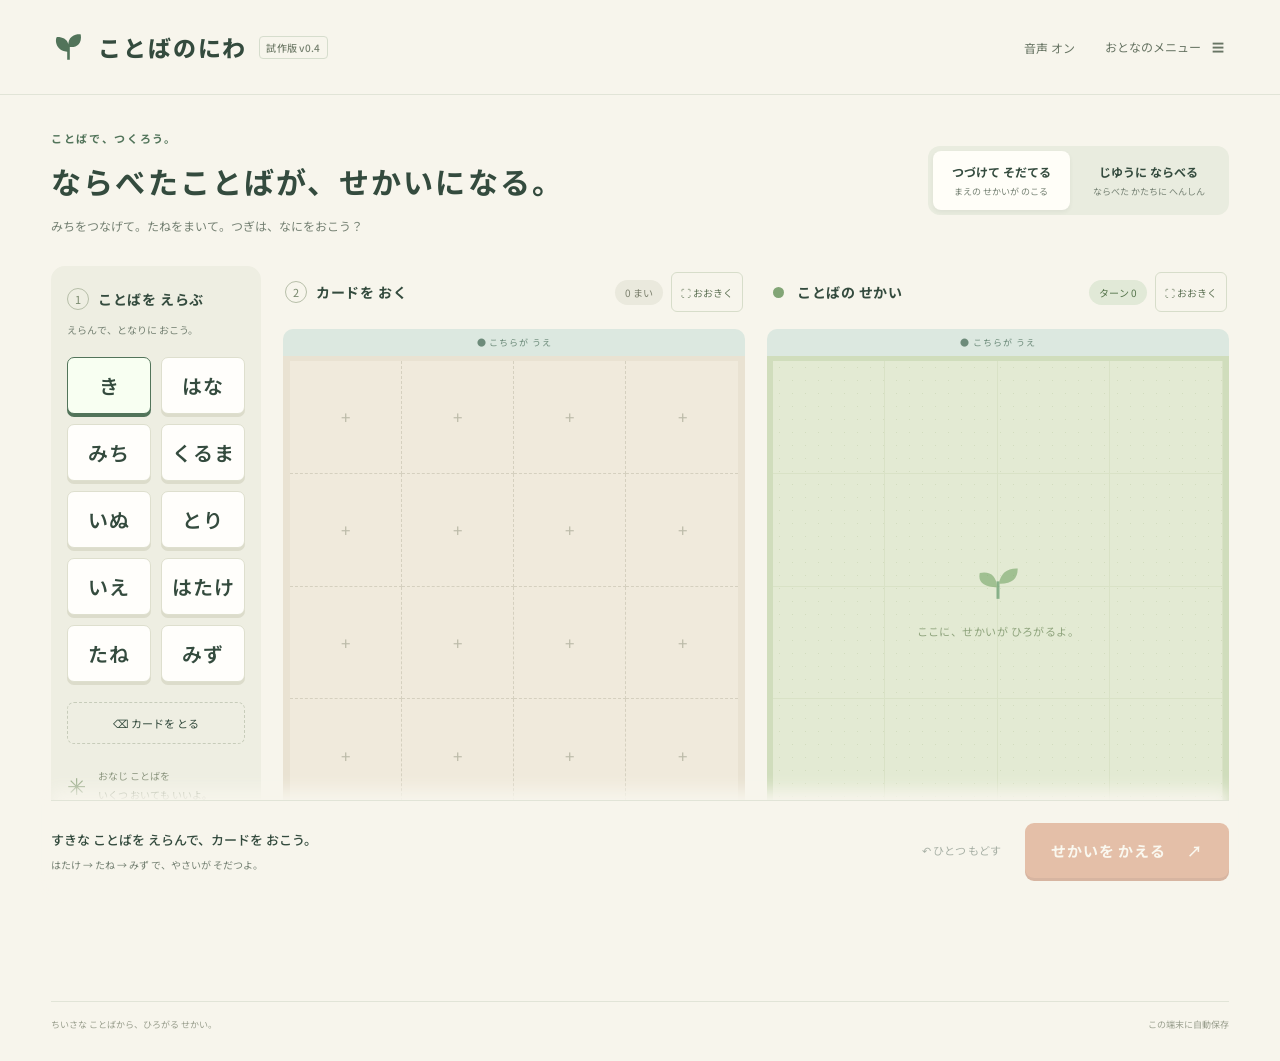
==== commit d24086ce: "Add files via upload" ====
--- a/index.html
+++ b/index.html
@@ -1,99 +1,12 @@
-<!doctype html><html data-vb-iphone-screen="safe"><head><meta charset="utf-8"><meta name="viewport" content="width=device-width,initial-scale=1,viewport-fit=cover"><title>ことばのにわ — ならべたことばが、せかいになる。</title><meta name="theme-color" content="#f6f4e9"><meta name="apple-mobile-web-app-capable" content="yes"><meta name="apple-mobile-web-app-status-bar-style" content="black"><style>html,body{margin:0;min-height:100%;background:#101827}body{overflow-x:hidden}#__vb_device_viewport{box-sizing:border-box;min-height:100vh}html{--vb-safe-top:env(safe-area-inset-top,0px);--vb-safe-right:env(safe-area-inset-right,0px);--vb-safe-bottom:env(safe-area-inset-bottom,0px);--vb-safe-left:env(safe-area-inset-left,0px)}html[data-vb-iphone-screen="safe"][data-vb-active-device^="iphone"] #__vb_device_viewport{padding:var(--vb-safe-top) var(--vb-safe-right) var(--vb-safe-bottom) var(--vb-safe-left)}#__vb_device_stage{position:relative;margin-left:auto;margin-right:auto}#__vb_device_frame{display:block;border:0;transform-origin:0 0;position:absolute;left:0;top:0}</style></head><body><div id="__vb_device_viewport"><div id="__vb_device_stage"><iframe id="__vb_device_frame" title="ことばのにわ — ならべたことばが、せかいになる。" allow="autoplay; fullscreen" allowfullscreen></iframe></div></div><script id="__vb_device_source" type="application/json">{"html":"\u003c!doctype html>\n\u003chtml lang=\"ja\" data-vb-iphone-screen=\"safe\" data-vb-layout=\"fit\" data-vb-display-policy=\"{&quot;tablet&quot;:{&quot;fit&quot;:&quot;contain&quot;,&quot;background&quot;:&quot;#101827&quot;,&quot;backgroundSource&quot;:&quot;body&quot;,&quot;exceptions&quot;:&quot;&quot;,&quot;keyboard&quot;:false,&quot;zoom&quot;:true,&quot;scroll&quot;:false,&quot;safe&quot;:&quot;safe&quot;}}\" style=\"background: none 0% 0% / auto repeat scroll padding-box border-box rgb(247, 245, 236);\">\u003chead>\u003cstyle data-vb-background-overrides=\"{&quot;html&quot;:{&quot;background&quot;:&quot;rgb(247, 245, 236) none repeat scroll 0% 0% / auto padding-box border-box&quot;,&quot;background-size&quot;:&quot;auto&quot;},&quot;html::before&quot;:{&quot;background&quot;:&quot;#f7f5ec none repeat scroll 0% 0% / auto padding-box border-box&quot;,&quot;background-size&quot;:&quot;auto&quot;}}\" data-vb-paint-state=\"{&quot;html&quot;:{&quot;opacity&quot;:1,&quot;opacityBase&quot;:[&quot;rgb(169, 216, 245)&quot;]},&quot;html::before&quot;:{&quot;opacity&quot;:1,&quot;opacityBase&quot;:[&quot;rgb(169, 216, 245)&quot;]}}\">@layer vb-material-background {html{background:rgb(247, 245, 236) none repeat scroll 0% 0% / auto padding-box border-box !important;background-size:auto !important;}\nhtml::before{background:#f7f5ec none repeat scroll 0% 0% / auto padding-box border-box !important;background-size:auto !important;}}\u003c/style>\u003cmeta charset=\"utf-8\">\u003cmeta name=\"viewport\" content=\"width=device-width, initial-scale=1.0, viewport-fit=cover\">\u003cmeta name=\"theme-color\" content=\"#f6f4e9\">\u003ctitle>ことばのにわ — ならべたことばが、せかいになる。\u003c/title>\u003cmeta name=\"description\" content=\"文字だけのカードを並べて、道や畑をつくる遊び。写真の取り込みと、ターンを重ねる世界づくりを試せます。\">\u003cstyle data-vb-source=\"style.css\">@import url('https://fonts.googleapis.com/css2?family=Noto+Sans+JP:wght@400;500;600;700;800&display=swap');\n:root{--ink:#344b3e;--muted:#758173;--paper:#f7f5ec;--green:#52745a;--line:#e1e4d7;--orange:#c96f44;--orange-dark:#a95632}*{box-sizing:border-box}body{margin:0;background:var(--paper);color:var(--ink);font-family:'Noto Sans JP',sans-serif;font-size:14px}button,a,input,select{-webkit-tap-highlight-color:transparent}button,select,input{font:inherit}button,a{touch-action:manipulation}button{cursor:pointer;border:0;color:inherit;background:none}button:disabled{cursor:default;opacity:.4}button:focus-visible,a:focus-visible,select:focus-visible{outline:3px solid #c9754f;outline-offset:4px}header{max-width:1536px;margin:auto;padding:26px 4%;display:flex;justify-content:space-between;align-items:center;border-bottom:1px solid var(--line)}.brand{display:flex;align-items:center;gap:12px;text-decoration:none;color:var(--ink);font-size:23px;font-weight:800;letter-spacing:.08em}.brand svg{width:35px;height:35px;color:var(--green)}.brand small{font-size:10px;border:1px solid #d6ddcd;border-radius:4px;padding:3px 6px;color:#76816f;letter-spacing:.03em;font-weight:500}nav{display:flex;gap:20px}.quiet{font-size:12px;padding:10px 5px;color:#687564;min-height:42px}.quiet:hover{color:#2e5236}.quiet span{margin-left:8px}main{max-width:1536px;margin:auto;padding:32px 4% 14px}.intro{display:flex;justify-content:space-between;align-items:center;gap:22px;margin-bottom:32px}.eyebrow{font-size:11px;letter-spacing:.15em;color:var(--green);font-weight:700}h1{font-size:clamp(23px,2.35vw,34px);letter-spacing:.07em;margin:10px 0 12px;font-weight:700;line-height:1.6}.intro p{font-size:12px;color:var(--muted);margin:0}.mobile{display:none}.mode-switch{display:flex;gap:4px;background:#e9ecdf;padding:5px;border-radius:12px;flex-shrink:0}.mode-switch button{padding:12px 19px;border-radius:8px;font-size:12px;font-weight:700}.mode-switch small{display:block;font-size:9px;font-weight:400;margin-top:5px;color:var(--muted)}.mode-switch .active{background:#fffef8;box-shadow:0 2px 4px #33442b10}.workspace{display:grid;grid-template-columns:210px 1fr 1fr;gap:22px;align-items:start}.palette{padding:22px 16px;border-radius:14px;background:#eeeee2;min-height:460px}.section-title{display:flex;gap:9px;align-items:center}h2{font-size:14px;margin:0;font-weight:700;letter-spacing:.04em}.step{display:inline-grid;place-items:center;width:22px;height:22px;border:1px solid #b7bfa9;border-radius:50%;font-size:11px;color:#78886d;flex-shrink:0}.hint{font-size:10px;color:var(--muted);margin:12px 0 20px}.words{display:grid;grid-template-columns:1fr 1fr;gap:10px}.word{background:#fffefb;border:1.5px solid #dedfce;border-radius:7px;min-height:57px;font-size:20px;font-weight:600;box-shadow:0 3px 0 #dcdccb;transition:transform .15s,border .15s;letter-spacing:.05em}.word:hover{transform:translateY(-2px)}.word.selected{border-color:var(--green);background:#f8fff2;box-shadow:0 3px 0 #52745a}.eraser{width:100%;margin-top:20px;font-size:11px;padding:12px;border:1px dashed #c7ccba;border-radius:7px}.eraser.selected{background:#dedfce}.palette-note{display:flex;gap:12px;margin-top:22px;color:#8a947d;align-items:center}.tiny-leaf{font-size:23px;color:#96a987}.palette-note p{font-size:10px;line-height:1.9;margin:0}.table-panel,.world-panel{min-width:0}.panel-head{display:flex;justify-content:space-between;align-items:center;padding:6px 2px 17px}.pill{font-size:10px;padding:5px 10px;background:#eae9dd;border-radius:20px;color:#7c806e}.pill.green{background:#e1e9d7;color:#56754c}.world-dot{width:11px;height:11px;background:#82a576;border-radius:50%;margin:0 4px}.orientation{text-align:center;font-size:9px;letter-spacing:.1em;background:#dce8e0;color:#6d8b7a;padding:7px;border-radius:10px 10px 0 0}.board{aspect-ratio:1;display:grid;grid-template-columns:repeat(4,1fr);position:relative;isolation:isolate}.tabletop{background:#f0eadc;border:7px solid #e9e2d2;border-top:5px solid #e9e2d2;border-radius:0 0 10px 10px;box-shadow:0 5px 0 #ded8c7}.slot{position:relative;border-right:1px dashed #d5d0bf;border-bottom:1px dashed #d5d0bf;display:grid;place-items:center;min-width:0;padding:0}.slot:nth-child(4n){border-right:0}.slot:nth-last-child(-n+4){border-bottom:0}.slot.empty:after{content:'+';font-size:17px;font-weight:400;color:#bcbba9}.slot:hover{background:#ffffff40}.paper-card{display:grid;place-items:center;width:86%;height:61%;background:#fffefa;border:1px solid #dedacb;border-radius:5px;box-shadow:0 3px 2px #897c6020;font-size:clamp(15px,1.7vw,25px);font-weight:600;letter-spacing:.04em;transform:rotate(-2deg);pointer-events:none}.slot:nth-child(3n) .paper-card{transform:rotate(2deg)}.free-table{display:block;overflow:hidden}.free-card{position:absolute;transform:translate(-50%,-50%);width:21%;height:15%;padding:0;display:grid;place-items:center;z-index:1}.free-card .paper-card{height:100%;width:100%;font-size:clamp(15px,1.6vw,24px)}.table-tools,.world-tools{display:flex;align-items:center;justify-content:space-between;margin-top:11px;gap:4px}.world-tools span{font-size:10px;color:#83917b}.world-orientation{background:#dce8e0}.world{background-color:#e3ead3;background-image:radial-gradient(#b6c69b60 .7px,transparent .7px);background-size:13px 13px;border:6px solid #d0ddbc;border-top:5px solid #d0ddbc;border-radius:0 0 10px 10px;box-shadow:0 5px 0 #c3cfae;overflow:hidden}.world-cell{position:relative;min-width:0;border:0;border-right:1px solid #b0c19535;border-bottom:1px solid #b0c19535;padding:0}.terrain{position:absolute;inset:0}.terrain svg{width:100%;height:100%;display:block}.picture{position:absolute;inset:2% 3% 13%;display:grid;place-items:center;pointer-events:none}.picture svg{width:100%;height:100%;overflow:visible;max-height:100%}.picture.seed svg{width:85%;height:85%}.world-label{position:absolute;bottom:2px;left:50%;transform:translateX(-50%);font-size:10px;background:#fffc;padding:2px 7px;border-radius:4px;white-space:nowrap;z-index:2}.labels-off .world-label{display:none}.world.free-world{display:block}.free-object{position:absolute;transform:translate(-50%,-50%);width:24%;height:25%;padding:0}.free-object .picture{inset:0 0 13%}.empty-world{position:absolute;inset:0;display:flex;align-items:center;justify-content:center;flex-direction:column;gap:12px;pointer-events:none;color:#8fa47d;font-size:11px;letter-spacing:.04em}.empty-world svg{width:76px;height:76px;opacity:.55}.actionbar{margin:30px 0 0;padding:22px 0;border-top:1px solid var(--line);display:flex;align-items:center;justify-content:space-between;gap:15px}.actionbar #status{font-size:13px;font-weight:500}.actionbar p{font-size:10px;color:var(--muted);margin:8px 0 0}.actions{display:flex;align-items:center;gap:18px;flex-shrink:0}.primary{background:var(--orange);color:#fffdf5;padding:17px 26px;border-radius:9px;font-size:15px;font-weight:700;box-shadow:0 3px 0 var(--orange-dark);letter-spacing:.05em;min-height:52px}.primary:hover:not(:disabled){background:#bd633b}.primary span{margin-left:18px}.undo{font-size:11px;min-height:44px}footer{display:flex;justify-content:space-between;color:#9a9f8e;font-size:9px;padding:16px 0;border-top:1px solid var(--line)}dialog{border:1px solid #e1e2d3;border-radius:17px;padding:26px;max-width:min(660px,94vw);max-height:90dvh;overflow:auto;background:#fffdf5;color:var(--ink);box-shadow:0 20px 100px #344b3e30}dialog::backdrop{background:#2b3e3255;backdrop-filter:blur(3px)}.dialog-head{display:flex;justify-content:space-between;align-items:center;gap:30px}.dialog-head h2{font-size:20px}.close{font-size:30px;min-width:44px;min-height:44px}dialog p{font-size:13px;line-height:1.9}h3{font-size:14px}.menu-section{border-top:1px solid var(--line);margin-top:22px;padding-top:10px}.secondary{display:inline-block;border:1px solid #cbd2be;background:#fafaf1;padding:12px 16px;border-radius:7px;color:var(--ink);text-decoration:none;font-size:12px;min-height:44px}.button-row{display:flex;gap:10px;flex-wrap:wrap;margin:15px 0}.notice{background:#eeefe3;padding:12px;border-radius:7px;font-size:11px!important;color:#707b65}.setting{display:flex;align-items:center;gap:10px;margin:15px 0}.danger{color:#9e5944;padding:12px;border:1px solid #d6b6a9;border-radius:6px;font-size:12px}.file-button{position:relative;overflow:hidden;cursor:pointer}.file-button input{position:absolute;inset:0;width:100%;height:100%;opacity:0;cursor:pointer}#photoCanvas{width:100%;height:auto;border-radius:7px;cursor:crosshair;touch-action:manipulation;max-height:55vh;object-fit:contain}progress{width:100%;accent-color:var(--green)}.review-grid{display:grid;grid-template-columns:repeat(4,1fr);gap:6px;margin:15px 0}.review-grid .review-cell{min-width:0;display:block;border:1px solid #d7dccb;padding:5px;background:#eeefe3;border-radius:5px}.review-grid img{width:100%;display:block}.review-grid select{width:100%;font-size:12px;padding:8px 0;min-height:40px;background:#fffdf5;border:1px solid #d5d8cb;border-radius:3px}.review-grid .uncertain{border-color:#be754f;background:#f6e2cd}.pop{animation:pop .55s ease-out}.wiggle{animation:wiggle .65s ease-in-out}.drive{animation:drive 1.1s ease-in-out}.fly{animation:fly 1s ease-in-out}.speaking .world-label{background:#fff0b4;box-shadow:0 0 0 2px #e6bd66}@keyframes pop{0%{transform:scale(.3);opacity:.2}70%{transform:scale(1.08)}100%{transform:scale(1)}}@keyframes wiggle{25%{transform:rotate(-9deg)}75%{transform:rotate(9deg)}}@keyframes drive{50%{transform:translateX(40%) rotate(-3deg)}}@keyframes fly{50%{transform:translate(15%,-30%) rotate(-9deg)}}.reduced *{animation:none!important;transition:none!important}@media(prefers-reduced-motion:reduce){*{animation:none!important;transition:none!important}}[hidden]{display:none!important}@media(min-width:1500px){.workspace{grid-template-columns:230px 1fr 1fr}.palette{min-height:530px}.words{gap:14px}.word{min-height:65px}}@media(max-width:1050px){.workspace{grid-template-columns:160px 1fr 1fr;gap:15px}.palette{padding:18px 11px;min-height:400px}.word{font-size:17px;min-height:48px}.hint{font-size:9px}.section-title{gap:6px}h2{font-size:12px}.mode-switch button{padding:10px 12px}.intro{gap:10px}nav{gap:10px}.primary{padding:15px 20px}.actions{gap:12px}.paper-card{font-size:20px}}@media(max-width:760px){header{padding:16px 4%}.brand{font-size:18px;gap:7px}.brand svg{width:27px}.brand small{font-size:8px}nav{gap:5px}nav .quiet{font-size:10px}nav .quiet span{display:none}main{padding-top:22px}.intro{display:block;margin-bottom:22px}.intro p{font-size:11px}.mode-switch{margin-top:22px;width:100%}.mode-switch button{flex:1;font-size:12px}.workspace{grid-template-columns:1fr 1fr;gap:14px}.palette{grid-column:1/-1;min-height:0;padding:14px}.palette .section-title{display:inline-flex}.hint{display:inline;margin-left:12px}.words{grid-template-columns:repeat(5,1fr);gap:9px;margin-top:15px}.word{font-size:18px;min-height:48px}.eraser{margin-top:15px;width:auto;padding:7px 14px;min-height:40px}.palette-note{display:none}.panel-head{padding:6px 0 12px}.step{width:19px;height:19px}.world-dot{width:9px;height:9px}.pill{font-size:8px;padding:5px 7px}.paper-card{font-size:clamp(12px,3.6vw,21px)}.tabletop,.world{border-width:4px}.table-tools,.world-tools{flex-wrap:wrap;gap:0}.quiet{font-size:10px}.world-tools span{font-size:8px}.world-label{font-size:8px;padding:1px 4px}.actionbar{margin-top:19px;flex-direction:column;align-items:stretch;gap:18px}.actions{justify-content:space-between}.actions .primary{flex:1;max-width:290px}.actionbar #status{font-size:12px}.free-card .paper-card{font-size:clamp(12px,3.5vw,21px)}footer{font-size:8px}.orientation{font-size:7px}.panel-head h2{font-size:11px}.panel-head .section-title{gap:4px}.primary{font-size:14px}dialog{padding:18px}.review-grid{gap:4px}}@media print{body{background:white}}\n.actionbar{position:sticky;bottom:0;z-index:10;background:var(--paper);box-shadow:0 -10px 15px var(--paper)}#photoCanvas{display:block;width:auto;max-width:100%;height:auto;max-height:55vh}.road-connections{position:absolute;inset:0;width:100%;height:100%;pointer-events:none;z-index:-1}.world-cell.animating{z-index:5}.world-cell.animating .picture{z-index:5}\n@media(max-width:760px){.actionbar{padding-top:14px;padding-bottom:14px;gap:12px}}\n.review-grid small{display:block;font-size:10px;color:#777c6c;overflow-wrap:anywhere;padding:3px}\n\n#ocrRetry{margin:0 0 15px}.review-grid img{aspect-ratio:1;object-fit:contain}.brand small{white-space:nowrap}\n/* Focus views keep exactly one board on screen, with only its controls. */\n.panel-buttons{display:flex;align-items:center;gap:8px}.expand{font-size:10px;padding:8px 9px;min-height:40px;border:1px solid #d7ddca;border-radius:6px;color:#607457;white-space:nowrap}.expand:hover{background:#e9eddf}.focus-words{display:none}.focus-bar{position:fixed;inset:0 0 auto;height:66px;z-index:90;background:#f7f5ecf5;border-bottom:1px solid var(--line);padding:8px 16px;display:flex;align-items:center;justify-content:space-between;gap:12px}.focus-switch{display:flex;background:#e3e9d9;border-radius:8px;padding:4px;gap:4px}.focus-switch button{min-height:40px;padding:8px 22px;border-radius:6px;font-size:14px}.focus-switch [aria-pressed=true]{background:#fffef8;box-shadow:0 2px 4px #354c3e15}.focus-actions{display:flex;align-items:center;gap:14px}.focus-actions .primary{padding:11px 20px;min-height:44px;font-size:14px}.focus-bar .secondary{padding:10px 14px;min-height:40px}.motion-sprite{position:absolute;display:block;pointer-events:none;z-index:25;will-change:transform}.motion-sprite svg{display:block;width:100%;height:100%;overflow:visible}.motion-sprite.bird svg{animation:flap .22s ease-in-out infinite alternate;transform-origin:center}@keyframes flap{to{transform:scaleY(.92) rotate(2deg)}}\nbody[data-view=table],body[data-view=world]{overflow:hidden}body[data-view=table]>header,body[data-view=world]>header,body[data-view=table] .intro,body[data-view=world] .intro,body[data-view=table] .palette,body[data-view=world] .palette,body[data-view=table] .world-panel,body[data-view=world] .table-panel,body[data-view=table] .actionbar,body[data-view=world] .actionbar,body[data-view=table] footer,body[data-view=world] footer{display:none}\nbody[data-view=table] main,body[data-view=world] main{max-width:none}body[data-view=table] .table-panel,body[data-view=world] .world-panel{position:fixed;inset:66px 0 0;z-index:50;padding:10px 16px 8px;display:flex;flex-direction:column;align-items:center;justify-content:center;gap:0;background:var(--paper);overflow:auto}\nbody[data-view=table] .table-panel{--focus-space:195px}body[data-view=world] .world-panel{--focus-space:140px}\nbody[data-view=table] .table-panel .panel-head,body[data-view=world] .world-panel .panel-head{display:none}\nbody[data-view=table] #table,body[data-view=world] #world{width:min(calc(100vw - 32px),calc(100vh - var(--focus-space)));width:min(calc(100vw - 32px),calc(100dvh - var(--focus-space)));flex-shrink:0}\nbody[data-view=table] .table-panel .orientation,body[data-view=world] .world-panel .orientation{width:min(calc(100vw - 32px),calc(100dvh - var(--focus-space)));flex-shrink:0}\nbody[data-view=table] .table-tools,body[data-view=world] .world-tools{width:min(calc(100vw - 32px),calc(100dvh - var(--focus-space)));margin:8px 0 0;flex-shrink:0}\nbody[data-view=table] .paper-card{font-size:clamp(20px,4.8vmin,48px)}body[data-view=table] .free-card .paper-card{font-size:clamp(20px,4.8vmin,48px)}body[data-view=world] .world-label{font-size:clamp(11px,2vmin,20px);bottom:3px;padding:3px 8px}\nbody[data-view=table] .focus-words{display:flex;gap:7px;width:min(100%,1100px);overflow:auto;padding:0 0 12px;margin:0 0 3px;flex-shrink:0;justify-content:safe center}.full-word{min-height:43px;min-width:59px;flex-shrink:0;padding:6px 11px;font-size:19px;background:#fffefa;border:1.5px solid #d9dece;border-radius:6px;box-shadow:0 2px 0 #d9dfcf}.full-word.selected{border-color:#52745a;box-shadow:0 2px 0 #52745a;background:#f5ffec}.full-eraser{font-size:14px;color:#75816b}\n@media(max-width:1050px){.panel-buttons{gap:5px}.expand{font-size:9px;padding:7px}.panel-head{flex-wrap:wrap;gap:5px}}\n@media(max-width:600px){.focus-bar{height:60px;padding:6px 8px;gap:6px}.focus-switch button{font-size:12px;padding:6px 11px;min-height:38px}.focus-bar .secondary{font-size:11px;padding:7px 9px;min-height:38px}.focus-actions{gap:5px}.focus-actions .primary{font-size:11px;padding:7px 10px;letter-spacing:0;min-height:38px}.focus-actions .quiet{font-size:10px;min-height:38px}.focus-actions #focusUndo{display:none}body[data-view=table] .table-panel,body[data-view=world] .world-panel{inset:60px 0 0}body[data-view=table] .table-panel{--focus-space:185px}body[data-view=world] .world-panel{--focus-space:125px}.full-word{min-width:55px;font-size:18px}.expand{font-size:9px;min-height:34px}.panel-buttons{gap:3px}}\n.reading-settings{display:grid;grid-template-columns:1fr 1fr;gap:14px;margin:12px 0}.reading-settings label{font-size:12px;display:grid;gap:6px}.reading-settings select,.single-placement select{min-height:44px;font:inherit;padding:9px;background:#fffef8;border:1px solid #cdd5c0;border-radius:6px;color:#344b3e;min-width:0;width:100%}.review-grid .review-cell{min-width:0}.review-cell>input[type=text]{width:100%;min-width:0;min-height:44px;font:600 19px 'Noto Sans JP',sans-serif;border:1px solid #bcc8aa;border-radius:5px;padding:8px;background:#fffef9;color:#344b3e}.review-cell>input[aria-invalid=true]{border:2px solid #b75e44}.review-cell.provisional{border-color:#d4af79;background:#f6edd8}.review-cell.corrected{border-color:#6c9466;background:#eaf1dd}.review-cell .learn-sample{display:flex;gap:5px;align-items:center;font-size:10px;padding:8px 0;border:0;background:none;line-height:1.6}.learn-sample input{width:19px;height:19px;min-width:19px;accent-color:#52745a}.no-card{font-size:10px;text-decoration:underline;min-height:35px;padding:3px 0;color:#75816b}.reading-candidates{display:flex;gap:5px;flex-wrap:wrap;margin-top:5px}.reading-candidates button{font-size:12px;min-height:35px;padding:5px 8px;background:#fffef8;border:1px solid #cbd4bc;border-radius:5px}.review-grid.single-review{grid-template-columns:minmax(0,320px);justify-content:center}.single-review .review-cell>input[type=text]{font-size:23px}.single-placement{display:flex;align-items:center;gap:15px;margin:15px 0;font-size:13px}.single-placement select{max-width:200px}.saved-sample{display:flex;align-items:center;gap:15px;border-bottom:1px solid #e2e6d7;padding:8px 0;font-size:17px}.saved-sample canvas{width:96px;height:48px;border:1px solid #e0e3d6}.saved-sample .quiet{margin-left:auto}.sample-list{max-height:320px;overflow:auto;font-size:12px;line-height:1.8}.word-object{position:absolute;inset:20% 5%;display:grid;place-items:center;background:#fffef0;border:1px solid #bbc8a7;border-radius:7px;font-size:clamp(12px,1.7vw,26px);overflow-wrap:anywhere;padding:5px}.speaking .word-object{background:#fff0b4}body[data-view=world] .word-object{font-size:clamp(18px,3vmin,40px)}\n@media(max-width:600px){.reading-settings{grid-template-columns:1fr}.review-grid .learn-sample{font-size:9px}.review-cell>input[type=text]{font-size:16px}.review-grid{grid-template-columns:repeat(2,minmax(0,1fr))}}\n#photoDialog.has-review .reading-settings,#photoDialog.has-review #photoGuide,#photoDialog.has-review>.notice,#photoDialog.has-review #photoArea{display:none}.review-heading{display:flex;align-items:center;justify-content:space-between;gap:10px}.review-heading h3{margin:4px 0}.single-review .review-cell>img{aspect-ratio:auto;max-height:180px;object-fit:contain}.review-grid.single-review{margin-top:10px}.review-cell>small:first-child{padding-top:2px}#shapeRetry{margin:0 8px 10px 0}#photoDialog.has-review>.file-button{font-size:10px;padding:6px 10px;min-height:34px}\n\u003c/style>\u003cmeta name=\"apple-mobile-web-app-capable\" content=\"yes\">\u003cmeta name=\"apple-mobile-web-app-status-bar-style\" content=\"black\">\u003cstyle id=\"__vb_device_layout_style\">:root{--vb-sat:env(safe-area-inset-top,0px);--vb-sab:env(safe-area-inset-bottom,0px);--vb-sal:env(safe-area-inset-left,0px);--vb-sar:env(safe-area-inset-right,0px)}html,body{margin:0;padding:0}*,*::before,*::after{box-sizing:border-box}img,video,canvas,svg{max-width:100%}@supports not (height:100dvh){:root{--vb-dvh:100vh}}@supports (height:100dvh){:root{--vb-dvh:100dvh}}\nhtml[data-vb-layout=\"fit\"]{width:100%;height:var(--vb-dvh);overflow:hidden;background:#a9d8f5;position:relative}html[data-vb-layout=\"fit\"]::before{content:\"\";position:fixed;inset:-30px;z-index:-2;background:#a9d8f5;}html[data-vb-layout=\"fit\"]>body{--vb-design-w:1194px;--vb-design-h:1014px;position:absolute!important;left:50%!important;top:50%!important;width:var(--vb-design-w)!important;height:var(--vb-design-h)!important;min-width:var(--vb-design-w)!important;min-height:var(--vb-design-h)!important;max-width:none!important;max-height:none!important;margin:0!important;padding:0!important;transform-origin:center center!important;transform:translate(-50%,-50%) scale(var(--vb-fit-scale,1))!important;overflow:hidden!important}\u003c/style>\u003c/head>\u003cbody>\n\u003cdiv id=\"focusBar\" class=\"focus-bar\" hidden=\"\">\u003cbutton id=\"exitFocus\" class=\"secondary\">↙ もどる\u003c/button>\u003cdiv class=\"focus-switch\">\u003cbutton id=\"focusTable\" aria-pressed=\"true\">カード\u003c/button>\u003cbutton id=\"focusWorld\" aria-pressed=\"false\">せかい\u003c/button>\u003c/div>\u003cdiv class=\"focus-actions\">\u003cbutton id=\"focusUndo\" class=\"quiet\" disabled=\"\">↶ もどす\u003c/button>\u003cbutton id=\"focusCommit\" class=\"primary\" disabled=\"\">せかいを かえる\u003c/button>\u003c/div>\u003c/div>\n\u003cheader>\u003ca class=\"brand\" href=\"./\" aria-label=\"ことばのにわ ホーム\">\u003csvg viewBox=\"0 0 40 40\" aria-hidden=\"true\">\u003cpath d=\"M20 34V17\" stroke=\"currentColor\" stroke-width=\"3\">\u003c/path>\u003cpath d=\"M20 25C3 24 5 8 7 8c14 0 14 11 13 17M20 19C18 5 32 4 34 5c2 12-7 16-14 14\" fill=\"currentColor\">\u003c/path>\u003c/svg>\u003cspan>ことばタウン\u003c/span>\u003csmall>試作版 v0.4\u003c/small>\u003c/a>\u003cnav>\u003cbutton id=\"sound\" class=\"quiet\" aria-pressed=\"true\">音声 オン\u003c/button>\u003cbutton id=\"adult\" class=\"quiet\">おとなのメニュー \u003cspan>☰\u003c/span>\u003c/button>\u003c/nav>\u003c/header>\n\u003cmain data-vb-frame-clip=\"{&quot;overflow&quot;:[&quot;&quot;,&quot;&quot;],&quot;clip-path&quot;:[&quot;&quot;,&quot;&quot;]}\" style=\"position: relative !important; left: 0.709448px !important; top: -37.723px !important; overflow: hidden !important; clip-path: inset(0px) !important; padding: 26px !important; width: 1194px !important; height: 899.987px !important;\">\u003csection class=\"intro\">\u003cdiv>\u003cspan class=\"eyebrow\">ことばで、つくろう。\u003c/span>\u003ch1>ならべたことばが、\u003cbr class=\"mobile\">せかいになる。\u003c/h1>\u003cp>みちをつなげて。たねをまいて。つぎは、なにをおこう？\u003c/p>\u003c/div>\u003cdiv class=\"mode-switch\" aria-label=\"遊び方\">\u003cbutton id=\"growMode\" class=\"active\" aria-pressed=\"true\">つづけて そだてる\u003csmall>まえの せかいが のこる\u003c/small>\u003c/button>\u003cbutton id=\"freeMode\" aria-pressed=\"false\">じゆうに ならべる\u003csmall>ならべた かたちに へんしん\u003c/small>\u003c/button>\u003c/div>\u003c/section>\n\u003csection class=\"workspace\" data-vb-frame-clip=\"{&quot;overflow&quot;:[&quot;&quot;,&quot;&quot;],&quot;clip-path&quot;:[&quot;&quot;,&quot;&quot;]}\" style=\"position: relative !important; left: -5.14294px !important; top: -35.9748px !important; overflow: hidden !important; clip-path: inset(0px) !important; width: 1142px !important; height: 619.434px !important; margin: 4.172px !important;\">\u003caside class=\"palette\">\u003cdiv class=\"section-title\">\u003cspan class=\"step\">1\u003c/span>\u003ch2>ことばを えらぶ\u003c/h2>\u003c/div>\u003cp class=\"hint\">えらんで、となりに おこう。\u003c/p>\u003cdiv id=\"words\" class=\"words\">\u003c/div>\u003cbutton id=\"eraser\" class=\"eraser\" aria-pressed=\"false\">⌫ カードを とる\u003c/button>\u003cdiv class=\"palette-note\">\u003cspan class=\"tiny-leaf\">✳\u003c/span>\u003cp>おなじ ことばを\u003cbr>いくつ おいても いいよ。\u003c/p>\u003c/div>\u003c/aside>\n\u003csection class=\"table-panel\">\u003cdiv class=\"panel-head\">\u003cdiv class=\"section-title\">\u003cspan class=\"step\">2\u003c/span>\u003ch2>カードを おく\u003c/h2>\u003c/div>\u003cdiv class=\"panel-buttons\">\u003cspan id=\"count\" class=\"pill\">0 まい\u003c/span>\u003cbutton id=\"expandTable\" class=\"expand\" aria-label=\"カードを置く画面を全画面表示\">⛶ おおきく\u003c/button>\u003c/div>\u003c/div>\u003cdiv id=\"focusWords\" class=\"focus-words\" aria-label=\"全画面のことば選び\">\u003c/div>\u003cdiv class=\"orientation\">● こちらが うえ\u003c/div>\u003cdiv id=\"table\" class=\"board tabletop\" role=\"group\" aria-label=\"カードを置く台紙、４行４列\">\u003c/div>\u003cdiv class=\"table-tools\">\u003cbutton id=\"photo\" class=\"quiet\">▣ しゃしんから\u003c/button>\u003cbutton id=\"clear\" class=\"quiet\">カードを かたづける\u003c/button>\u003c/div>\u003c/section>\n\u003csection class=\"world-panel\" data-vb-frame-clip=\"{&quot;overflow&quot;:[&quot;&quot;,&quot;&quot;],&quot;clip-path&quot;:[&quot;&quot;,&quot;&quot;]}\" style=\"overflow: hidden !important; clip-path: inset(0px) !important;\">\u003cdiv class=\"panel-head\">\u003cdiv class=\"section-title\">\u003cspan class=\"world-dot\">\u003c/span>\u003ch2>ことばの せかい\u003c/h2>\u003c/div>\u003cdiv class=\"panel-buttons\">\u003cspan id=\"turn\" class=\"pill green\">ターン 0\u003c/span>\u003cbutton id=\"expandWorld\" class=\"expand\" aria-label=\"絵の世界を全画面表示\">⛶ おおきく\u003c/button>\u003c/div>\u003c/div>\u003cdiv class=\"orientation world-orientation\">● こちらが うえ\u003c/div>\u003cdiv id=\"world\" class=\"board world\" role=\"group\" aria-label=\"ことばの世界\">\u003c/div>\u003cdiv class=\"world-tools\" data-vb-frame-clip=\"{&quot;overflow&quot;:[&quot;&quot;,&quot;&quot;],&quot;clip-path&quot;:[&quot;&quot;,&quot;&quot;]}\" style=\"position: relative !important; left: -2.64063px !important; top: -3.8537px !important; overflow: hidden !important; clip-path: inset(0px) !important;\">\u003cbutton id=\"labels\" class=\"quiet\" aria-pressed=\"true\">もじを みせる ✓\u003c/button>\u003cspan>えを さわってみよう\u003c/span>\u003c/div>\u003c/section>\u003c/section>\n\u003csection class=\"actionbar\" data-vb-frame-clip=\"{&quot;overflow&quot;:[&quot;&quot;,&quot;&quot;],&quot;clip-path&quot;:[&quot;&quot;,&quot;&quot;]}\" style=\"left: 5.01301px !important; top: 96.564px !important; overflow: hidden !important; clip-path: inset(0px) !important; width: 1142px !important; height: 87.6805px !important; margin: -25.969px !important;\">\u003cdiv>\u003cspan id=\"status\" role=\"status\" aria-live=\"polite\">すきな ことばを えらんで、カードを おこう。\u003c/span>\u003cp id=\"substatus\">はたけ → たね → みず で、やさいが そだつよ。\u003c/p>\u003c/div>\u003cdiv class=\"actions\">\u003cbutton id=\"undo\" class=\"undo\" disabled=\"\">↶ ひとつ もどす\u003c/button>\u003cbutton id=\"commit\" class=\"primary\" disabled=\"\">せかいを かえる \u003cspan>↗\u003c/span>\u003c/button>\u003c/div>\u003c/section>\n\u003cfooter data-vb-frame-clip=\"{&quot;overflow&quot;:[&quot;&quot;,&quot;&quot;],&quot;clip-path&quot;:[&quot;&quot;,&quot;&quot;]}\" style=\"position: relative !important; left: 0px !important; top: 43.9469px !important; overflow: hidden !important; clip-path: inset(0px) !important;\">\u003cspan>ちいさな ことばから、ひろがる せかい。\u003c/span>\u003cspan id=\"saveStatus\">この端末に自動保存\u003c/span>\u003c/footer>\u003c/main>\n\u003cdialog id=\"adultDialog\">\u003cdiv class=\"dialog-head\">\u003ch2>おとなのメニュー\u003c/h2>\u003cbutton class=\"close\" data-close=\"\" aria-label=\"閉じる\">×\u003c/button>\u003c/div>\u003cp>言葉全体の形と、意味・音のつながりを楽しむ試作です。\u003c/p>\u003cdiv class=\"menu-section\">\u003ch3>紙のカードで遊ぶ\u003c/h3>\u003cp>台紙は４×４マス。カードは１マスに１枚、横向きに置きます。写真を取り込むと四隅の目印を探します。候補を確認し、ずれていれば手動で指定すると台紙を補正できます。読み取り結果を確認してから世界に反映できます。\u003c/p>\u003cp class=\"notice\">写真の読み取りは試験機能です。印刷モードは形の照合を優先します。手書きモードは登録した手本と照合し、未登録の形には平仮名に絞った文字認識も試します。初回の文字認識は日本語データをダウンロードします。写真は端末内で処理し、保存しません。四隅の検出は撮影条件に左右されます。手動で修正できます。\u003c/p>\u003cdiv class=\"button-row\">\u003ca class=\"secondary\" href=\"print.html?type=board\" target=\"_blank\">台紙を印刷 ↗\u003c/a>\u003ca class=\"secondary\" href=\"print.html?type=cards\" target=\"_blank\">文字カードを印刷 ↗\u003c/a>\u003c/div>\u003c/div>\u003cdiv class=\"menu-section\">\u003ch3>画面を大きくする\u003c/h3>\u003cp>カード・世界の各画面の「おおきく」で、その画面だけを表示できます。上の「カード」「せかい」で切り替え、「もどる」で元の並びに戻ります。iPadなどではブラウザのバーが残る場合があります。\u003c/p>\u003ch3>遊び方\u003c/h3>\u003cp>「つづけて そだてる」では、カードを片付けても世界は残ります。畑に種を置くと芽が出て、水を２回置くと野菜になります。畑のない場所の種は、そのまま残ります。\u003c/p>\u003cp>「じゆうに ならべる」では、台の好きな場所にカードを置けます。絵は今のカードの配置に置き換わります。鳥はランダムな場所まで弧を描いて飛び、元の場所に戻ります。車はつながった道の遠い端まで往復します（輪になった道では遠い地点まで）。写真の取り込みは４×４のモードに対応しています。\u003c/p>\u003clabel class=\"setting\">\u003cinput id=\"reduced\" type=\"checkbox\"> 動きをひかえめにする\u003c/label>\u003c/div>\u003cdiv class=\"menu-section\">\u003ch3>手書きの手本\u003c/h3>\u003cp>直した文字の形を、このブラウザだけに保存します。写真そのものは保存しません。別の書き方も追加できます（１語20枚・全体200枚まで）。仮候補が正しいことを確認してから登録してください。\u003c/p>\u003cp>対応する絵がない新しい言葉も入力できます。「絵なし」なら文字のまま世界に置き、絵を選べばその絵と結びつけます。\u003c/p>\u003cp id=\"sampleCount\">\u003c/p>\u003cdiv id=\"sampleList\" class=\"sample-list\">\u003c/div>\u003ch3>保存とやりなおし\u003c/h3>\u003cp>２つのモードは別々に、このブラウザに保存します。端末やブラウザを変えると引き継がれません。\u003c/p>\u003cbutton id=\"reset\" class=\"danger\">いまのモードを はじめから\u003c/button>\u003cdiv id=\"resetConfirm\" hidden=\"\">\u003cp>いまのモードの世界とカードを消しますか？\u003c/p>\u003cbutton id=\"doReset\" class=\"danger\">消して はじめる\u003c/button> \u003cbutton id=\"cancelReset\" class=\"secondary\">やめる\u003c/button>\u003c/div>\u003c/div>\u003c/dialog>\n\u003cdialog id=\"photoDialog\" class=\"photo-dialog\">\u003cdiv class=\"dialog-head\">\u003ch2>手書き・印刷カードを取り込む\u003c/h2>\u003cbutton class=\"close\" data-close=\"\" aria-label=\"閉じる\">×\u003c/button>\u003c/div>\u003cdiv class=\"reading-settings\">\u003clabel>読み方\u003cselect id=\"readingMode\">\u003coption value=\"handwriting\">手書き（平仮名の仮候補を出す）\u003c/option>\u003coption value=\"print\">印刷カード（速い照合）\u003c/option>\u003c/select>\u003c/label>\u003clabel>撮るもの\u003cselect id=\"captureLayout\">\u003coption value=\"board\">４×４の台紙\u003c/option>\u003coption value=\"single\">カード１枚（手本登録にも）\u003c/option>\u003c/select>\u003c/label>\u003c/div>\u003cp id=\"photoGuide\">台紙の四隅まで入れて撮影してください。\u003c/p>\u003cp class=\"notice\">手書きは未登録でも文字認識を試し、読めなければ形の近い言葉を仮候補にします。初回は日本語データのダウンロードが必要です。仮候補が正しいか、大人が確認してから確定してください。\u003c/p>\u003clabel class=\"file-button secondary\">写真を撮る・選ぶ\u003cinput type=\"file\" accept=\"image/*\" capture=\"environment\" id=\"file\">\u003c/label>\u003cdiv id=\"photoArea\" hidden=\"\">\u003cp id=\"photoInstruction\" role=\"status\">台紙の左上の目印の中心を押してください。\u003c/p>\u003ccanvas id=\"photoCanvas\" aria-label=\"台紙の四隅を指定する写真\">\u003c/canvas>\u003cdiv class=\"button-row\">\u003cbutton id=\"cornersReset\" class=\"secondary\">四隅を指定しなおす\u003c/button>\u003cbutton id=\"recognize\" class=\"primary\" disabled=\"\">文字を読み取る\u003c/button>\u003c/div>\u003cprogress id=\"progress\" max=\"16\" value=\"0\" hidden=\"\">\u003c/progress>\u003c/div>\u003cp id=\"photoMessage\" role=\"status\">\u003c/p>\u003cbutton id=\"stopOcr\" class=\"secondary\" hidden=\"\">文字認識を止めて、選択・入力で直す\u003c/button>\u003cdiv id=\"review\" hidden=\"\">\u003cdiv class=\"review-heading\">\u003ch3>読み取り結果を確認\u003c/h3>\u003cbutton id=\"showPhotoBounds\" class=\"quiet\">写真・四隅を見直す\u003c/button>\u003c/div>\u003cp>写真と見比べ、仮の読みが違えば候補を選ぶか、ひらがなを入力してください。直したカードは「手本にする」がオンになります。正しく読めたカードも、チェックすると手本にできます。保存は下のボタンで確定します。\u003c/p>\u003cdatalist id=\"wordChoices\">\u003c/datalist>\u003cdiv id=\"reviewGrid\" class=\"review-grid\">\u003c/div>\u003clabel id=\"singlePlacement\" class=\"single-placement\" hidden=\"\">このカードを置くマス\u003cselect id=\"singleTarget\">\u003c/select>\u003c/label>\u003cbutton id=\"shapeRetry\" class=\"secondary\">手本も使ってもう一度照合\u003c/button>\u003cbutton id=\"ocrRetry\" class=\"secondary\" hidden=\"\">平仮名の文字認識をもう一度試す\u003c/button>\u003cdiv class=\"button-row\">\u003cbutton id=\"saveSamples\" class=\"secondary\" disabled=\"\">選んだ手本だけ保存\u003c/button>\u003cbutton id=\"acceptPhoto\" class=\"primary\">確認して台紙に置く\u003c/button>\u003c/div>\u003c/div>\u003cp class=\"notice\">写真は世界に自動反映されません。台紙に取り込んだあと「せかいを かえる」を押してください。\u003c/p>\u003c/dialog>\n\u003cscript type=\"module\" src=\"./app.js\">\u003c/script>\n\u003cscript id=\"__vb_device_layout_script\">(function(){function n(v){var x=parseFloat(v);return isFinite(x)?x:0}function fit(){var cs=getComputedStyle(document.documentElement),sat=n(cs.getPropertyValue('--vb-sat')),sab=n(cs.getPropertyValue('--vb-sab')),sal=n(cs.getPropertyValue('--vb-sal')),sar=n(cs.getPropertyValue('--vb-sar')),aw=Math.max(1,innerWidth-sal-sar),ah=Math.max(1,innerHeight-sat-sab),s=Math.min(aw/1194,ah/1014);document.body.style.setProperty('--vb-fit-scale',String(Math.max(.05,s)));document.body.style.left=(sal+aw/2)+'px';document.body.style.top=(sat+ah/2)+'px'}addEventListener('resize',fit,{passive:true});addEventListener('orientationchange',fit,{passive:true});if(document.readyState==='loading')addEventListener('DOMContentLoaded',fit,{once:true});else fit()})();\u003c/script>\u003cscript id=\"__vb_clipped_popup_runtime\">(function runtime(){\n    if(window.__vbClippedPopups||!HTMLElement.prototype.showPopover)return;\n    const selector='[role=\"menu\"],[role=\"listbox\"],[class*=\"menu\"],[class*=\"popover\"],[class*=\"dropdown\"],[data-vb-popup]',records=new Map();let pending=0;\n    const properties=['position','inset','left','top','right','bottom','margin','width','max-width','max-height','overflow','z-index'];\n    const observer=new MutationObserver(changes=>{if(changes.some(change=>change.type==='childList'||change.target.matches?.(selector)||change.target.closest?.(selector)||[...records.keys()].some(node=>change.target.contains?.(node))))schedule();});\n    function observe(){observer.observe(document.documentElement,{subtree:true,childList:true,attributes:true,attributeFilter:['class','style','hidden','aria-hidden']});}\n    function schedule(){if(!pending)pending=requestAnimationFrame(update);}\n    function clipped(node){for(let parent=node.parentElement;parent&&parent!==document.body;parent=parent.parentElement){if(parent.hasAttribute('data-vb-frame-clip'))return true;}return false;}\n    function visible(node){if(!node.isConnected||node.hidden||getComputedStyle(node).display==='none'||getComputedStyle(node).visibility==='hidden')return false;for(let parent=node.parentElement;parent;parent=parent.parentElement)if(parent.hidden||getComputedStyle(parent).display==='none')return false;return true;}\n    function anchor(node){if(!node.id)return null;return [...document.querySelectorAll('button,[role=\"button\"],input')].find(control=>control.getAttribute('aria-controls')===node.id||[...control.attributes].some(attribute=>/^data-.*(?:toggle|target)$/.test(attribute.name)&&[node.id,'#'+node.id].includes(attribute.value)));}\n    function restore(node,record){for(const [property,original] of record.styles){if(original.value)node.style.setProperty(property,original.value,original.priority);else node.style.removeProperty(property);}if(record.popover===null)node.removeAttribute('popover');else node.setAttribute('popover',record.popover);if(!record.hadStyle&&!node.style.cssText)node.removeAttribute('style');}\n    function close(node,record){try{if(node.matches(':popover-open'))node.hidePopover();}catch{}restore(node,record);records.delete(node);}\n    function update(){\n      pending=0;observer.disconnect();\n      try{\n        for(const [node,record] of records)if(!visible(node)||!visible(record.anchor))close(node,record);\n        for(const node of document.querySelectorAll(selector)){\n          if(records.has(node)||node.hasAttribute('popover')||!clipped(node)||!visible(node))continue;\n          const control=anchor(node);if(!control||!visible(control))continue;\n          const styles=new Map(properties.map(property=>[property,{value:node.style.getPropertyValue(property),priority:node.style.getPropertyPriority(property)}]));\n          const record={styles,popover:node.getAttribute('popover'),hadStyle:node.hasAttribute('style'),anchor:control,width:node.getBoundingClientRect().width};\n          try{node.setAttribute('popover','manual');node.showPopover();records.set(node,record);}catch{restore(node,record);}\n        }\n        for(const [node,record] of records){\n          const bounds=record.anchor.getBoundingClientRect(),width=Math.min(Math.max(record.width,80),Math.max(16,innerWidth-8));\n          const values={position:'fixed',inset:'auto',left:Math.max(4,Math.min(innerWidth-width-4,bounds.left))+'px',top:(bounds.bottom+4)+'px',right:'auto',bottom:'auto',margin:'0',width:width+'px','max-width':Math.max(16,innerWidth-8)+'px','max-height':Math.max(40,innerHeight-8)+'px',overflow:'auto','z-index':'2147483647'};\n          for(const [property,value] of Object.entries(values))node.style.setProperty(property,value,'important');\n          const height=node.getBoundingClientRect().height,below=innerHeight-bounds.bottom-8,above=bounds.top-8;\n          if(height>below&&above>below){node.style.setProperty('top',Math.max(4,bounds.top-height-4)+'px','important');node.style.setProperty('max-height',Math.max(40,above)+'px','important');}\n          else node.style.setProperty('max-height',Math.max(40,below)+'px','important');\n        }\n      }finally{observe();}\n    }\n    function cleanClone(root){for(const [node,record] of records){let clone;try{clone=root.querySelector('#'+CSS.escape(node.id));}catch{}if(clone)restore(clone,record);}}\n    function destroy(){observer.disconnect();if(pending)cancelAnimationFrame(pending);for(const [node,record] of records)close(node,record);removeEventListener('resize',schedule);removeEventListener('scroll',schedule,true);delete window.__vbClippedPopups;}\n    window.__vbClippedPopups={refresh:schedule,cleanClone,destroy};observe();addEventListener('resize',schedule,{passive:true});addEventListener('scroll',schedule,{passive:true,capture:true});schedule();\n  })();\u003c/script>\u003c/body>\u003c/html>","device":false,"availability":{"desktop":true,"tablet":true,"phone":true},"policy":{"tablet":{"fit":"contain","background":"#101827","backgroundSource":"body","safe":"safe","zoom":true,"scroll":false,"keyboard":false,"exceptions":""},"phone":{"fit":"legacy","background":"#101827","backgroundSource":"body","safe":"safe"}},"fit":"contain","orientations":{"desktop":"auto","tablet":"auto","phone":"auto"},"sizes":{"desktop":[1440,900],"ipad-land":[1194,834],"ipad-port":[834,1194],"iphone":[390,844],"iphone-land":[844,390]},"customSizes":{}}</script><script>(function runtime(){
-    window.__vbDisplayPolicy={create({source,frame,stage,viewport,family}){
-      const policy=source.policy?.[family];if(!policy)return null;
-      const fit=policy.fit||'legacy',safe=family==='desktop'?'legacy':'safe';let doc=null,scale=1,inputScale=1,editing=false,baseline=null,restoreTimer=0,focused=null,keyboardSeen=false,recovery=0,fontOrigins=new WeakMap();const scrollOrigins=new Map();
-      const visual=window.visualViewport,inputs='input:not([type="range"]):not([type="checkbox"]):not([type="radio"]):not([type="color"]):not([type="file"]):not([type="button"]):not([type="submit"]):not([type="hidden"]),textarea,select,[contenteditable="true"]';
-      const safeStyle=document.createElement('style');safeStyle.textContent=(safe!=='legacy'?'html #__vb_device_viewport{padding:var(--vb-safe-top) var(--vb-safe-right) var(--vb-safe-bottom) var(--vb-safe-left)!important}':'')+(policy.scroll||fit==='cover'?'html,body{height:100%;overflow:hidden!important;overscroll-behavior:none}':fit==='fixed'?'html,body{overflow:auto!important}':'');document.head.append(safeStyle);
-      if(policy.scroll||fit==='cover')safeStyle.textContent+='html,body{position:fixed!important;inset:0!important;width:100%!important;margin:0!important}#__vb_device_viewport{position:fixed!important;inset:0!important;min-height:0!important;overflow:hidden!important;overscroll-behavior:none!important}';
-      viewport.style.backgroundColor=policy.background||'#101827';document.body.style.backgroundColor=policy.background||'#101827';document.documentElement.style.backgroundColor=policy.background||'#101827';
-      const dimensions=()=>({width:document.documentElement.clientWidth,height:innerHeight,visualHeight:visual?.height||innerHeight,visualScale:visual?.scale||1});
-      function editable(node){return node?.nodeType===1&&node.matches(inputs);}
-      function updateInputs(){if(!doc||!policy.keyboard)return;for(const node of doc.querySelectorAll(inputs)){if(node.disabled)continue;const style=doc.defaultView.getComputedStyle(node),rect=node.getBoundingClientRect(),local=node.offsetWidth>0?rect.width/node.offsetWidth:1,effective=Math.max(.01,inputScale*local),current=parseFloat(style.fontSize)||16;let original=fontOrigins.get(node);if(!original||node.style.getPropertyValue('font-size')!==original.applied){original={preferred:current,applied:node.style.getPropertyValue('font-size')};fontOrigins.set(node,original);}const target=Math.ceil(Math.max(original.preferred,16,16/effective)*100)/100;if(Math.abs(current-target)>.01){original.applied=target+'px';node.style.setProperty('font-size',original.applied,'important');}}}
-      function lift(){if(!editing||!focused?.isConnected||!visual)return;const rect=focused.getBoundingClientRect(),outer=frame.getBoundingClientRect(),bottom=visual.offsetTop+visual.height-16,top=visual.offsetTop+16,fieldTop=outer.top+rect.top*scale,fieldBottom=outer.top+rect.bottom*scale,current=parseFloat(stage.dataset.vbKeyboardLift)||0;let shift=current;if(fieldBottom>bottom)shift-=fieldBottom-bottom;else if(fieldTop<top)shift+=top-fieldTop;shift=Math.min(0,Math.max(-Math.max(0,(baseline?.height||innerHeight)-visual.height),shift));stage.dataset.vbKeyboardLift=String(shift);stage.style.transform=shift?'translateY('+shift+'px)':'';}
-      function rememberScroll(node){for(let item=node?.parentElement;item;item=item.parentElement)if(!scrollOrigins.has(item))scrollOrigins.set(item,{left:item.scrollLeft,top:item.scrollTop});}
-      function restoreScroll(saved,origins,token){if(token!==recovery||editing)return;stage.style.transform='';delete stage.dataset.vbKeyboardLift;window.scrollTo(policy.scroll?0:saved.outerX,policy.scroll?0:saved.outerY);try{if(doc?.defaultView){doc.defaultView.scrollTo(saved.innerX,saved.innerY);for(const [node,position] of origins)if(node.isConnected){node.scrollLeft=position.left;node.scrollTop=position.top;}}}catch{}}
-      function finish(){if(!editing&&!baseline)return;editing=false;focused=null;keyboardSeen=false;stage.style.transform='';delete stage.dataset.vbKeyboardLift;const saved=baseline,origins=new Map(scrollOrigins),token=++recovery;baseline=null;scrollOrigins.clear();if(saved){restoreScroll(saved,origins,token);for(const delay of [80,250,600])setTimeout(()=>restoreScroll(saved,origins,token),delay);}window.dispatchEvent(new Event('vb-policy-resize'));}
-      function begin(node){if(!policy.keyboard||!editable(node))return;clearTimeout(restoreTimer);recovery++;if(!editing){baseline={...dimensions(),outerX:scrollX,outerY:scrollY,innerX:doc.defaultView.scrollX,innerY:doc.defaultView.scrollY};keyboardSeen=false;scrollOrigins.clear();editing=true;}rememberScroll(node);focused=node;updateInputs();requestAnimationFrame(lift);}
-      function decorate(){if(!doc)return;updateInputs();
-        if(policy.backgroundSource){let target;try{target=doc.querySelector(policy.backgroundSource);}catch{}if(target){const style=doc.defaultView.getComputedStyle(target);if(style.backgroundColor!=='rgba(0, 0, 0, 0)')viewport.style.backgroundColor=style.backgroundColor;viewport.style.backgroundImage=style.backgroundImage;viewport.style.backgroundSize=style.backgroundImage.includes('gradient(')?style.backgroundSize:'cover';viewport.style.backgroundPosition='center';viewport.style.backgroundRepeat=style.backgroundRepeat;}}document.body.style.backgroundColor=viewport.style.backgroundColor;document.documentElement.style.backgroundColor=viewport.style.backgroundColor;
-      }
-      function exception(node,deltaX,deltaY){if(!doc||!policy.exceptions)return false;let target;try{target=node?.closest?.(policy.exceptions);}catch{return false;}if(!target)return false;for(let item=node;item&&target.contains(item);item=item.parentElement){const style=doc.defaultView.getComputedStyle(item);if(/auto|scroll/.test(style.overflowY)&&((deltaY>0&&item.scrollTop+item.clientHeight<item.scrollHeight-1)||(deltaY<0&&item.scrollTop>0)))return true;if(/auto|scroll/.test(style.overflowX)&&((deltaX>0&&item.scrollLeft+item.clientWidth<item.scrollWidth-1)||(deltaX<0&&item.scrollLeft>0)))return true;}return false;}
-      function rangeControl(node){const control=node?.closest?.('input[type="range"]');return control?.ownerDocument===doc&&!control.matches(':disabled');}
-      function guard(target){let previous=null;
-        target.addEventListener('touchstart',event=>{if(policy.zoom&&event.touches.length>1&&event.cancelable)event.preventDefault();if(event.touches.length===1){previous={x:event.touches[0].clientX,y:event.touches[0].clientY};const node=event.target;if(node.ownerDocument===doc)begin(node);}}, {passive:false});
-        target.addEventListener('touchmove',event=>{if(event.touches.length>1){if(policy.zoom&&event.cancelable)event.preventDefault();return;}const touch=event.touches[0];if(!touch)return;const deltaX=previous?previous.x-touch.clientX:0,deltaY=previous?previous.y-touch.clientY:0;previous={x:touch.clientX,y:touch.clientY};if(policy.scroll&&!rangeControl(event.target)&&!exception(event.target,deltaX,deltaY)&&event.cancelable)event.preventDefault();},{passive:false});
-        target.addEventListener('touchend',()=>{previous=null;},{passive:true});
-        target.addEventListener('touchcancel',()=>{previous=null;},{passive:true});
-        target.addEventListener('dblclick',event=>{if(policy.zoom&&!editable(event.target)&&event.cancelable)event.preventDefault();});
-        for(const name of ['gesturestart','gesturechange'])target.addEventListener(name,event=>{if(policy.zoom&&event.cancelable)event.preventDefault();},{passive:false});
-        target.addEventListener('wheel',event=>{if((policy.zoom&&event.ctrlKey)||(policy.scroll&&!event.ctrlKey&&!exception(event.target,event.deltaX,event.deltaY))){if(event.cancelable)event.preventDefault();}},{passive:false});
-        target.addEventListener('keydown',event=>{if(event.target.closest?.('input,textarea,select,button,[contenteditable="true"]'))return;if(policy.scroll&&['ArrowUp','ArrowDown','ArrowLeft','ArrowRight','PageUp','PageDown','Home','End',' '].includes(event.key)&&!exception(event.target,0,event.key==='ArrowUp'||event.key==='PageUp'?-1:1))event.preventDefault();});
-      }
-      guard(document);
-      frame.addEventListener('load',()=>{doc=frame.contentDocument;if(!doc?.body)return;editing=false;baseline=null;keyboardSeen=false;fontOrigins=new WeakMap();scrollOrigins.clear();recovery++;stage.style.transform='';delete stage.dataset.vbKeyboardLift;
-        const style=doc.createElement('style');style.id='__vb_interaction_policy';style.textContent=(policy.scroll?'html,body{overflow:hidden!important;overscroll-behavior:none!important}':'')+(policy.zoom?'html{touch-action:pan-x pan-y}':'')+(policy.scroll&&!policy.exceptions?'html{touch-action:'+(policy.zoom?'none':'pinch-zoom')+'}':'')+'input[type="range"]{touch-action:none}';doc.head.append(style);guard(doc);
-        if(policy.keyboard){doc.addEventListener('pointerdown',event=>{if(editable(event.target)){updateInputs();begin(event.target);}},true);doc.addEventListener('focusin',event=>begin(event.target));doc.addEventListener('focusout',()=>{clearTimeout(restoreTimer);restoreTimer=setTimeout(()=>{if(editable(doc.activeElement))return;finish();},300);});const body=doc.body;if(body)new MutationObserver(()=>updateInputs()).observe(body,{childList:true,subtree:true,attributes:true,attributeFilter:['style','class']});}
-        decorate();
-      });
-      visual?.addEventListener('resize',()=>{if(editing&&baseline){const current=dimensions(),visible=current.visualHeight*current.visualScale,original=baseline.visualHeight*baseline.visualScale;if(visible<original-80)keyboardSeen=true;if(keyboardSeen&&visible>=original-40){clearTimeout(restoreTimer);restoreTimer=setTimeout(finish,100);}else lift();}});
-      visual?.addEventListener('scroll',()=>{if(editing)lift();});
-      return {fit,protectTop:['safe','background'].includes(safe),fluid:fit==='fluid',freeze:()=>editing,dimensions:()=>editing&&baseline?baseline:null,prepare(target){if(family!=='desktop')for(const key of ['--vb-sat','--vb-sar','--vb-sab','--vb-sal'])target.documentElement.style.setProperty(key,'0px','important');if(fit==='fluid'){for(const node of [target.documentElement,target.body])for(const [name,value] of Object.entries({width:'100%',height:'100%','min-width':'0px','min-height':'0px','max-width':'none','max-height':'none',transform:'none',translate:'none',rotate:'none',scale:'none',left:'0px',top:'0px',margin:'0px','box-sizing':'border-box'}))node.style.setProperty(name,value,'important');}},paint(nextScale,opposite){scale=nextScale;if(!opposite)inputScale=nextScale;decorate();},orientationChanged(){if(editing)finish();}};
-    }};
-  })();(function runtime(){
-    const source=JSON.parse(document.getElementById('__vb_device_source').textContent),frame=document.getElementById('__vb_device_frame'),stage=document.getElementById('__vb_device_stage'),viewport=document.getElementById('__vb_device_viewport');
-    const ua=navigator.userAgent,tablet=/iPad|Tablet/i.test(ua)||(/Macintosh|MacIntel/i.test(ua+' '+navigator.platform)&&navigator.maxTouchPoints>1)||(/Android/i.test(ua)&&!/Mobile/i.test(ua));
-    const phone=!tablet&&(/iPhone|iPod|Android.*Mobile|Windows Phone/i.test(ua)||navigator.userAgentData?.mobile===true);
-    const sizes={desktop:[1440,900],'ipad-land':[1194,834],'ipad-port':[834,1194],iphone:[390,844],'iphone-land':[844,390]};
-    const family=source.previewFamily||(tablet?'tablet':phone?'phone':'desktop'),orientation=source.orientations?.[family]||'auto';
-    if(source.availability?.[family]===false){
-      const labels={desktop:'PC',tablet:'iPad・タブレット',phone:'iPhone・スマートフォン'},allowed=Object.keys(labels).filter(key=>source.availability[key]!==false).map(key=>labels[key]);
-      const message=document.createElement('p');message.id='__vb_device_unavailable';message.setAttribute('role','status');message.textContent=allowed.length?'このアプリは'+allowed.join('、')+'でご利用いただけます。':'現在、このアプリをご利用いただける端末はありません。';message.style.cssText='margin:0;min-height:100dvh;box-sizing:border-box;display:grid;place-content:center;padding:32px;text-align:center;color:#edf3ff;font:18px/1.8 system-ui,sans-serif;overflow-wrap:anywhere';
-      stage.remove();viewport.replaceChildren(message);document.documentElement.dataset.vbActiveDevice=family+'-blocked';return;
-    }
-    if(Array.isArray(source.previewInsets)&&source.previewInsets.length===4)for(const [index,edge] of ['top','right','bottom','left'].entries()){const value=source.previewInsets[index];if(Number.isFinite(value)&&value>=0&&value<=300)document.documentElement.style.setProperty('--vb-safe-'+edge,value+'px');}
-    const policy=typeof window!=='undefined'?window.__vbDisplayPolicy?.create({source,frame,stage,viewport,family}):null;
-    let fluid=false;
-    const custom=source.customSizes||{};
-    if(orientation==='portrait')sizes.desktop=[900,1440];
-    for(const key of Object.keys(sizes)){const value=source.sizes?.[key];if(Array.isArray(value)&&value.length===2&&value.every(number=>Number.isInteger(number)&&number>=16&&number<=16384))sizes[key]=value;}
-    let active='',width=1440,height=900;
-    function profile(){
-      if(!tablet&&!phone)return 'desktop';
-      // Angles are relative to the device's natural orientation (which can be landscape on iPad).
-      const type=screen.orientation?.type;
-      const landscape=orientation==='landscape'||(orientation!=='portrait'&&(/^(landscape|portrait)-(primary|secondary)$/.test(type||'')?type.startsWith('landscape'):
-        (screen.width>0&&screen.height>0?screen.width>screen.height:matchMedia('(orientation: landscape)').matches)));
-      return tablet?(landscape?'ipad-land':'ipad-port'):(landscape?'iphone-land':'iphone');
-    }
-    function fit(){
-      if(policy?.freeze())return;
-      const padding=getComputedStyle(viewport),left=parseFloat(padding.paddingLeft)||0,right=parseFloat(padding.paddingRight)||0,top=parseFloat(padding.paddingTop)||0,bottom=parseFloat(padding.paddingBottom)||0;
-      const w=Math.max(1,document.documentElement.clientWidth-left-right),h=Math.max(1,innerHeight-top-bottom);
-      const opposite=orientation==='portrait'?w>h:orientation==='landscape'?w<h:false;
-      if(fluid&&!opposite){width=w;height=h;frame.style.width=width+'px';frame.style.height=height+'px';}
-      const mode=policy&&orientation!=='auto'&&opposite?'contain':policy?.fit||'legacy',widthFit=mode==='width'||(mode==='legacy'&&source.fit==='width');
-      const scale=mode==='fixed'||mode==='fluid'?1:mode==='cover'?Math.max(w/width,h/height):mode==='contain'||mode==='width'?Math.min(w/width,widthFit?Infinity:h/height):Math.max(.001,Math.min(1,w/width,source.fit==='width'?Infinity:h/height));
-      stage.style.width=(width*scale)+'px';stage.style.height=(height*scale)+'px';
-      stage.style.marginTop=mode==='cover'?(policy?.protectTop?0:(h-height*scale)/2)+'px':widthFit?'0px':Math.max(0,(h-height*scale)/2)+'px';
-      stage.style.marginLeft=mode==='cover'?(w-width*scale)/2+'px':'auto';
-      frame.style.transform='scale('+scale+')';
-      policy?.paint(scale,opposite);
-    }
-    function update(){
-      const selected=source.previewProfile||profile(),value=custom[selected],customized=Array.isArray(value)&&value.length===2&&value.every(number=>Number.isInteger(number)&&number>=16&&number<=16384);
-      const nextFluid=policy?.fit==='fluid'||((!policy||policy.fit==='legacy')&&source.device===false&&orientation==='auto'&&!customized),next=nextFluid&&!source.device?family+'-auto':selected;
-      if(next!==active){
-        active=next;fluid=nextFluid;if(!fluid)[width,height]=sizes[selected];
-        const doc=new DOMParser().parseFromString(source.html,'text/html');
-        doc.documentElement.setAttribute('data-vb-device-profile',next);
-        policy?.prepare(doc);
-        frame.style.width=width+'px';frame.style.height=height+'px';
-        frame.srcdoc='<!doctype html>\n'+doc.documentElement.outerHTML;
-        document.documentElement.dataset.vbActiveDevice=next;
-      }
-      fit();
-    }
-    let rotationTimers=[];
-    function rotate(){for(const timer of rotationTimers)clearTimeout(timer);policy?.orientationChanged();update();rotationTimers=[60,180,360,700].map(delay=>setTimeout(update,delay));}
-    addEventListener('resize',update,{passive:true});addEventListener('vb-policy-resize',update);addEventListener('orientationchange',rotate,{passive:true});screen.orientation?.addEventListener('change',rotate);addEventListener('pageshow',rotate);document.addEventListener?.('visibilitychange',()=>{if(document.visibilityState==='visible')rotate();});update();
-  })();</script></body></html>+<!doctype html><html lang="ja"><head><meta charset="utf-8"><meta name="viewport" content="width=device-width,initial-scale=1"><meta name="theme-color" content="#f6f4e9"><title>ことばのにわ — ならべたことばが、せかいになる。</title><meta name="description" content="文字だけのカードを並べて、道や畑をつくる遊び。写真の取り込みと、ターンを重ねる世界づくりを試せます。"><link rel="stylesheet" href="style.css"></head><body>
+<div id="focusBar" class="focus-bar" hidden><button id="exitFocus" class="secondary">↙ もどる</button><div class="focus-switch"><button id="focusTable" aria-pressed="true">カード</button><button id="focusWorld" aria-pressed="false">せかい</button></div><div class="focus-actions"><button id="focusUndo" class="quiet" disabled>↶ もどす</button><button id="focusCommit" class="primary" disabled>せかいを かえる</button></div></div>
+<header><a class="brand" href="./" aria-label="ことばのにわ ホーム"><svg viewBox="0 0 40 40" aria-hidden="true"><path d="M20 34V17" stroke="currentColor" stroke-width="3"/><path d="M20 25C3 24 5 8 7 8c14 0 14 11 13 17M20 19C18 5 32 4 34 5c2 12-7 16-14 14" fill="currentColor"/></svg><span>ことばのにわ</span><small>試作版 v0.4</small></a><nav><button id="sound" class="quiet" aria-pressed="true">音声 オン</button><button id="adult" class="quiet">おとなのメニュー <span>☰</span></button></nav></header>
+<main><section class="intro"><div><span class="eyebrow">ことばで、つくろう。</span><h1>ならべたことばが、<br class="mobile">せかいになる。</h1><p>みちをつなげて。たねをまいて。つぎは、なにをおこう？</p></div><div class="mode-switch" aria-label="遊び方"><button id="growMode" class="active" aria-pressed="true">つづけて そだてる<small>まえの せかいが のこる</small></button><button id="freeMode" aria-pressed="false">じゆうに ならべる<small>ならべた かたちに へんしん</small></button></div></section>
+<section class="workspace"><aside class="palette"><div class="section-title"><span class="step">1</span><h2>ことばを えらぶ</h2></div><p class="hint">えらんで、となりに おこう。</p><div id="words" class="words"></div><button id="eraser" class="eraser" aria-pressed="false">⌫ カードを とる</button><div class="palette-note"><span class="tiny-leaf">✳</span><p>おなじ ことばを<br>いくつ おいても いいよ。</p></div></aside>
+<section class="table-panel"><div class="panel-head"><div class="section-title"><span class="step">2</span><h2>カードを おく</h2></div><div class="panel-buttons"><span id="count" class="pill">0 まい</span><button id="expandTable" class="expand" aria-label="カードを置く画面を全画面表示">⛶ おおきく</button></div></div><div id="focusWords" class="focus-words" aria-label="全画面のことば選び"></div><div class="orientation">● こちらが うえ</div><div id="table" class="board tabletop" role="group" aria-label="カードを置く台紙、４行４列"></div><div class="table-tools"><button id="photo" class="quiet">▣ しゃしんから</button><button id="clear" class="quiet">カードを かたづける</button></div></section>
+<section class="world-panel"><div class="panel-head"><div class="section-title"><span class="world-dot"></span><h2>ことばの せかい</h2></div><div class="panel-buttons"><span id="turn" class="pill green">ターン 0</span><button id="expandWorld" class="expand" aria-label="絵の世界を全画面表示">⛶ おおきく</button></div></div><div class="orientation world-orientation">● こちらが うえ</div><div id="world" class="board world" role="group" aria-label="ことばの世界"></div><div class="world-tools"><button id="labels" class="quiet" aria-pressed="true">もじを みせる ✓</button><span>えを さわってみよう</span></div></section></section>
+<section class="actionbar"><div><span id="status" role="status" aria-live="polite">すきな ことばを えらんで、カードを おこう。</span><p id="substatus">はたけ → たね → みず で、やさいが そだつよ。</p></div><div class="actions"><button id="undo" class="undo" disabled>↶ ひとつ もどす</button><button id="commit" class="primary" disabled>せかいを かえる <span>↗</span></button></div></section>
+<footer><span>ちいさな ことばから、ひろがる せかい。</span><span id="saveStatus">この端末に自動保存</span></footer></main>
+<dialog id="adultDialog"><div class="dialog-head"><h2>おとなのメニュー</h2><button class="close" data-close aria-label="閉じる">×</button></div><p>言葉全体の形と、意味・音のつながりを楽しむ試作です。</p><div class="menu-section"><h3>紙のカードで遊ぶ</h3><p>台紙は４×４マス。カードは１マスに１枚、横向きに置きます。写真を取り込むと四隅の目印を探します。候補を確認し、ずれていれば手動で指定すると台紙を補正できます。読み取り結果を確認してから世界に反映できます。</p><p class="notice">写真の読み取りは試験機能です。印刷モードは形の照合を優先します。手書きモードは登録した手本と照合し、未登録の形には平仮名に絞った文字認識も試します。初回の文字認識は日本語データをダウンロードします。写真は端末内で処理し、保存しません。四隅の検出は撮影条件に左右されます。手動で修正できます。</p><div class="button-row"><a class="secondary" href="print.html?type=board" target="_blank">台紙を印刷 ↗</a><a class="secondary" href="print.html?type=cards" target="_blank">文字カードを印刷 ↗</a></div></div><div class="menu-section"><h3>画面を大きくする</h3><p>カード・世界の各画面の「おおきく」で、その画面だけを表示できます。上の「カード」「せかい」で切り替え、「もどる」で元の並びに戻ります。iPadなどではブラウザのバーが残る場合があります。</p><h3>遊び方</h3><p>「つづけて そだてる」では、カードを片付けても世界は残ります。畑に種を置くと芽が出て、水を２回置くと野菜になります。畑のない場所の種は、そのまま残ります。</p><p>「じゆうに ならべる」では、台の好きな場所にカードを置けます。絵は今のカードの配置に置き換わります。鳥はランダムな場所まで弧を描いて飛び、元の場所に戻ります。車はつながった道の遠い端まで往復します（輪になった道では遠い地点まで）。写真の取り込みは４×４のモードに対応しています。</p><label class="setting"><input id="reduced" type="checkbox"> 動きをひかえめにする</label></div><div class="menu-section"><h3>手書きの手本</h3><p>直した文字の形を、このブラウザだけに保存します。写真そのものは保存しません。別の書き方も追加できます（１語20枚・全体200枚まで）。仮候補が正しいことを確認してから登録してください。</p><p>対応する絵がない新しい言葉も入力できます。「絵なし」なら文字のまま世界に置き、絵を選べばその絵と結びつけます。</p><p id="sampleCount"></p><div id="sampleList" class="sample-list"></div><h3>保存とやりなおし</h3><p>２つのモードは別々に、このブラウザに保存します。端末やブラウザを変えると引き継がれません。</p><button id="reset" class="danger">いまのモードを はじめから</button><div id="resetConfirm" hidden><p>いまのモードの世界とカードを消しますか？</p><button id="doReset" class="danger">消して はじめる</button> <button id="cancelReset" class="secondary">やめる</button></div></div></dialog>
+<dialog id="photoDialog" class="photo-dialog"><div class="dialog-head"><h2>手書き・印刷カードを取り込む</h2><button class="close" data-close aria-label="閉じる">×</button></div><div class="reading-settings"><label>読み方<select id="readingMode"><option value="handwriting">手書き（平仮名の仮候補を出す）</option><option value="print">印刷カード（速い照合）</option></select></label><label>撮るもの<select id="captureLayout"><option value="board">４×４の台紙</option><option value="single">カード１枚（手本登録にも）</option></select></label></div><p id="photoGuide">台紙の四隅まで入れて撮影してください。</p><p class="notice">手書きは未登録でも文字認識を試し、読めなければ形の近い言葉を仮候補にします。初回は日本語データのダウンロードが必要です。仮候補が正しいか、大人が確認してから確定してください。</p><label class="file-button secondary">写真を撮る・選ぶ<input type="file" accept="image/*" capture="environment" id="file"></label><div id="photoArea" hidden><p id="photoInstruction" role="status">台紙の左上の目印の中心を押してください。</p><canvas id="photoCanvas" aria-label="台紙の四隅を指定する写真"></canvas><div class="button-row"><button id="cornersReset" class="secondary">四隅を指定しなおす</button><button id="recognize" class="primary" disabled>文字を読み取る</button></div><progress id="progress" max="16" value="0" hidden></progress></div><p id="photoMessage" role="status"></p><button id="stopOcr" class="secondary" hidden>文字認識を止めて、選択・入力で直す</button><div id="review" hidden><div class="review-heading"><h3>読み取り結果を確認</h3><button id="showPhotoBounds" class="quiet">写真・四隅を見直す</button></div><p>写真と見比べ、仮の読みが違えば候補を選ぶか、ひらがなを入力してください。直したカードは「手本にする」がオンになります。正しく読めたカードも、チェックすると手本にできます。保存は下のボタンで確定します。</p><datalist id="wordChoices"></datalist><div id="reviewGrid" class="review-grid"></div><label id="singlePlacement" class="single-placement" hidden>このカードを置くマス<select id="singleTarget"></select></label><button id="shapeRetry" class="secondary">手本も使ってもう一度照合</button><button id="ocrRetry" class="secondary" hidden>平仮名の文字認識をもう一度試す</button><div class="button-row"><button id="saveSamples" class="secondary" disabled>選んだ手本だけ保存</button><button id="acceptPhoto" class="primary">確認して台紙に置く</button></div></div><p class="notice">写真は世界に自動反映されません。台紙に取り込んだあと「せかいを かえる」を押してください。</p></dialog>
+<script type="module" src="app.js"></script></body></html>
--- a/style.css
+++ b/style.css
@@ -0,0 +1,23 @@
+@import url('https://fonts.googleapis.com/css2?family=Noto+Sans+JP:wght@400;500;600;700;800&display=swap');
+:root{--ink:#344b3e;--muted:#758173;--paper:#f7f5ec;--green:#52745a;--line:#e1e4d7;--orange:#c96f44;--orange-dark:#a95632}*{box-sizing:border-box}body{margin:0;background:var(--paper);color:var(--ink);font-family:'Noto Sans JP',sans-serif;font-size:14px}button,a,input,select{-webkit-tap-highlight-color:transparent}button,select,input{font:inherit}button,a{touch-action:manipulation}button{cursor:pointer;border:0;color:inherit;background:none}button:disabled{cursor:default;opacity:.4}button:focus-visible,a:focus-visible,select:focus-visible{outline:3px solid #c9754f;outline-offset:4px}header{max-width:1536px;margin:auto;padding:26px 4%;display:flex;justify-content:space-between;align-items:center;border-bottom:1px solid var(--line)}.brand{display:flex;align-items:center;gap:12px;text-decoration:none;color:var(--ink);font-size:23px;font-weight:800;letter-spacing:.08em}.brand svg{width:35px;height:35px;color:var(--green)}.brand small{font-size:10px;border:1px solid #d6ddcd;border-radius:4px;padding:3px 6px;color:#76816f;letter-spacing:.03em;font-weight:500}nav{display:flex;gap:20px}.quiet{font-size:12px;padding:10px 5px;color:#687564;min-height:42px}.quiet:hover{color:#2e5236}.quiet span{margin-left:8px}main{max-width:1536px;margin:auto;padding:32px 4% 14px}.intro{display:flex;justify-content:space-between;align-items:center;gap:22px;margin-bottom:32px}.eyebrow{font-size:11px;letter-spacing:.15em;color:var(--green);font-weight:700}h1{font-size:clamp(23px,2.35vw,34px);letter-spacing:.07em;margin:10px 0 12px;font-weight:700;line-height:1.6}.intro p{font-size:12px;color:var(--muted);margin:0}.mobile{display:none}.mode-switch{display:flex;gap:4px;background:#e9ecdf;padding:5px;border-radius:12px;flex-shrink:0}.mode-switch button{padding:12px 19px;border-radius:8px;font-size:12px;font-weight:700}.mode-switch small{display:block;font-size:9px;font-weight:400;margin-top:5px;color:var(--muted)}.mode-switch .active{background:#fffef8;box-shadow:0 2px 4px #33442b10}.workspace{display:grid;grid-template-columns:210px 1fr 1fr;gap:22px;align-items:start}.palette{padding:22px 16px;border-radius:14px;background:#eeeee2;min-height:460px}.section-title{display:flex;gap:9px;align-items:center}h2{font-size:14px;margin:0;font-weight:700;letter-spacing:.04em}.step{display:inline-grid;place-items:center;width:22px;height:22px;border:1px solid #b7bfa9;border-radius:50%;font-size:11px;color:#78886d;flex-shrink:0}.hint{font-size:10px;color:var(--muted);margin:12px 0 20px}.words{display:grid;grid-template-columns:1fr 1fr;gap:10px}.word{background:#fffefb;border:1.5px solid #dedfce;border-radius:7px;min-height:57px;font-size:20px;font-weight:600;box-shadow:0 3px 0 #dcdccb;transition:transform .15s,border .15s;letter-spacing:.05em}.word:hover{transform:translateY(-2px)}.word.selected{border-color:var(--green);background:#f8fff2;box-shadow:0 3px 0 #52745a}.eraser{width:100%;margin-top:20px;font-size:11px;padding:12px;border:1px dashed #c7ccba;border-radius:7px}.eraser.selected{background:#dedfce}.palette-note{display:flex;gap:12px;margin-top:22px;color:#8a947d;align-items:center}.tiny-leaf{font-size:23px;color:#96a987}.palette-note p{font-size:10px;line-height:1.9;margin:0}.table-panel,.world-panel{min-width:0}.panel-head{display:flex;justify-content:space-between;align-items:center;padding:6px 2px 17px}.pill{font-size:10px;padding:5px 10px;background:#eae9dd;border-radius:20px;color:#7c806e}.pill.green{background:#e1e9d7;color:#56754c}.world-dot{width:11px;height:11px;background:#82a576;border-radius:50%;margin:0 4px}.orientation{text-align:center;font-size:9px;letter-spacing:.1em;background:#dce8e0;color:#6d8b7a;padding:7px;border-radius:10px 10px 0 0}.board{aspect-ratio:1;display:grid;grid-template-columns:repeat(4,1fr);position:relative;isolation:isolate}.tabletop{background:#f0eadc;border:7px solid #e9e2d2;border-top:5px solid #e9e2d2;border-radius:0 0 10px 10px;box-shadow:0 5px 0 #ded8c7}.slot{position:relative;border-right:1px dashed #d5d0bf;border-bottom:1px dashed #d5d0bf;display:grid;place-items:center;min-width:0;padding:0}.slot:nth-child(4n){border-right:0}.slot:nth-last-child(-n+4){border-bottom:0}.slot.empty:after{content:'+';font-size:17px;font-weight:400;color:#bcbba9}.slot:hover{background:#ffffff40}.paper-card{display:grid;place-items:center;width:86%;height:61%;background:#fffefa;border:1px solid #dedacb;border-radius:5px;box-shadow:0 3px 2px #897c6020;font-size:clamp(15px,1.7vw,25px);font-weight:600;letter-spacing:.04em;transform:rotate(-2deg);pointer-events:none}.slot:nth-child(3n) .paper-card{transform:rotate(2deg)}.free-table{display:block;overflow:hidden}.free-card{position:absolute;transform:translate(-50%,-50%);width:21%;height:15%;padding:0;display:grid;place-items:center;z-index:1}.free-card .paper-card{height:100%;width:100%;font-size:clamp(15px,1.6vw,24px)}.table-tools,.world-tools{display:flex;align-items:center;justify-content:space-between;margin-top:11px;gap:4px}.world-tools span{font-size:10px;color:#83917b}.world-orientation{background:#dce8e0}.world{background-color:#e3ead3;background-image:radial-gradient(#b6c69b60 .7px,transparent .7px);background-size:13px 13px;border:6px solid #d0ddbc;border-top:5px solid #d0ddbc;border-radius:0 0 10px 10px;box-shadow:0 5px 0 #c3cfae;overflow:hidden}.world-cell{position:relative;min-width:0;border:0;border-right:1px solid #b0c19535;border-bottom:1px solid #b0c19535;padding:0}.terrain{position:absolute;inset:0}.terrain svg{width:100%;height:100%;display:block}.picture{position:absolute;inset:2% 3% 13%;display:grid;place-items:center;pointer-events:none}.picture svg{width:100%;height:100%;overflow:visible;max-height:100%}.picture.seed svg{width:85%;height:85%}.world-label{position:absolute;bottom:2px;left:50%;transform:translateX(-50%);font-size:10px;background:#fffc;padding:2px 7px;border-radius:4px;white-space:nowrap;z-index:2}.labels-off .world-label{display:none}.world.free-world{display:block}.free-object{position:absolute;transform:translate(-50%,-50%);width:24%;height:25%;padding:0}.free-object .picture{inset:0 0 13%}.empty-world{position:absolute;inset:0;display:flex;align-items:center;justify-content:center;flex-direction:column;gap:12px;pointer-events:none;color:#8fa47d;font-size:11px;letter-spacing:.04em}.empty-world svg{width:76px;height:76px;opacity:.55}.actionbar{margin:30px 0 0;padding:22px 0;border-top:1px solid var(--line);display:flex;align-items:center;justify-content:space-between;gap:15px}.actionbar #status{font-size:13px;font-weight:500}.actionbar p{font-size:10px;color:var(--muted);margin:8px 0 0}.actions{display:flex;align-items:center;gap:18px;flex-shrink:0}.primary{background:var(--orange);color:#fffdf5;padding:17px 26px;border-radius:9px;font-size:15px;font-weight:700;box-shadow:0 3px 0 var(--orange-dark);letter-spacing:.05em;min-height:52px}.primary:hover:not(:disabled){background:#bd633b}.primary span{margin-left:18px}.undo{font-size:11px;min-height:44px}footer{display:flex;justify-content:space-between;color:#9a9f8e;font-size:9px;padding:16px 0;border-top:1px solid var(--line)}dialog{border:1px solid #e1e2d3;border-radius:17px;padding:26px;max-width:min(660px,94vw);max-height:90dvh;overflow:auto;background:#fffdf5;color:var(--ink);box-shadow:0 20px 100px #344b3e30}dialog::backdrop{background:#2b3e3255;backdrop-filter:blur(3px)}.dialog-head{display:flex;justify-content:space-between;align-items:center;gap:30px}.dialog-head h2{font-size:20px}.close{font-size:30px;min-width:44px;min-height:44px}dialog p{font-size:13px;line-height:1.9}h3{font-size:14px}.menu-section{border-top:1px solid var(--line);margin-top:22px;padding-top:10px}.secondary{display:inline-block;border:1px solid #cbd2be;background:#fafaf1;padding:12px 16px;border-radius:7px;color:var(--ink);text-decoration:none;font-size:12px;min-height:44px}.button-row{display:flex;gap:10px;flex-wrap:wrap;margin:15px 0}.notice{background:#eeefe3;padding:12px;border-radius:7px;font-size:11px!important;color:#707b65}.setting{display:flex;align-items:center;gap:10px;margin:15px 0}.danger{color:#9e5944;padding:12px;border:1px solid #d6b6a9;border-radius:6px;font-size:12px}.file-button{position:relative;overflow:hidden;cursor:pointer}.file-button input{position:absolute;inset:0;width:100%;height:100%;opacity:0;cursor:pointer}#photoCanvas{width:100%;height:auto;border-radius:7px;cursor:crosshair;touch-action:manipulation;max-height:55vh;object-fit:contain}progress{width:100%;accent-color:var(--green)}.review-grid{display:grid;grid-template-columns:repeat(4,1fr);gap:6px;margin:15px 0}.review-grid .review-cell{min-width:0;display:block;border:1px solid #d7dccb;padding:5px;background:#eeefe3;border-radius:5px}.review-grid img{width:100%;display:block}.review-grid select{width:100%;font-size:12px;padding:8px 0;min-height:40px;background:#fffdf5;border:1px solid #d5d8cb;border-radius:3px}.review-grid .uncertain{border-color:#be754f;background:#f6e2cd}.pop{animation:pop .55s ease-out}.wiggle{animation:wiggle .65s ease-in-out}.drive{animation:drive 1.1s ease-in-out}.fly{animation:fly 1s ease-in-out}.speaking .world-label{background:#fff0b4;box-shadow:0 0 0 2px #e6bd66}@keyframes pop{0%{transform:scale(.3);opacity:.2}70%{transform:scale(1.08)}100%{transform:scale(1)}}@keyframes wiggle{25%{transform:rotate(-9deg)}75%{transform:rotate(9deg)}}@keyframes drive{50%{transform:translateX(40%) rotate(-3deg)}}@keyframes fly{50%{transform:translate(15%,-30%) rotate(-9deg)}}.reduced *{animation:none!important;transition:none!important}@media(prefers-reduced-motion:reduce){*{animation:none!important;transition:none!important}}[hidden]{display:none!important}@media(min-width:1500px){.workspace{grid-template-columns:230px 1fr 1fr}.palette{min-height:530px}.words{gap:14px}.word{min-height:65px}}@media(max-width:1050px){.workspace{grid-template-columns:160px 1fr 1fr;gap:15px}.palette{padding:18px 11px;min-height:400px}.word{font-size:17px;min-height:48px}.hint{font-size:9px}.section-title{gap:6px}h2{font-size:12px}.mode-switch button{padding:10px 12px}.intro{gap:10px}nav{gap:10px}.primary{padding:15px 20px}.actions{gap:12px}.paper-card{font-size:20px}}@media(max-width:760px){header{padding:16px 4%}.brand{font-size:18px;gap:7px}.brand svg{width:27px}.brand small{font-size:8px}nav{gap:5px}nav .quiet{font-size:10px}nav .quiet span{display:none}main{padding-top:22px}.intro{display:block;margin-bottom:22px}.intro p{font-size:11px}.mode-switch{margin-top:22px;width:100%}.mode-switch button{flex:1;font-size:12px}.workspace{grid-template-columns:1fr 1fr;gap:14px}.palette{grid-column:1/-1;min-height:0;padding:14px}.palette .section-title{display:inline-flex}.hint{display:inline;margin-left:12px}.words{grid-template-columns:repeat(5,1fr);gap:9px;margin-top:15px}.word{font-size:18px;min-height:48px}.eraser{margin-top:15px;width:auto;padding:7px 14px;min-height:40px}.palette-note{display:none}.panel-head{padding:6px 0 12px}.step{width:19px;height:19px}.world-dot{width:9px;height:9px}.pill{font-size:8px;padding:5px 7px}.paper-card{font-size:clamp(12px,3.6vw,21px)}.tabletop,.world{border-width:4px}.table-tools,.world-tools{flex-wrap:wrap;gap:0}.quiet{font-size:10px}.world-tools span{font-size:8px}.world-label{font-size:8px;padding:1px 4px}.actionbar{margin-top:19px;flex-direction:column;align-items:stretch;gap:18px}.actions{justify-content:space-between}.actions .primary{flex:1;max-width:290px}.actionbar #status{font-size:12px}.free-card .paper-card{font-size:clamp(12px,3.5vw,21px)}footer{font-size:8px}.orientation{font-size:7px}.panel-head h2{font-size:11px}.panel-head .section-title{gap:4px}.primary{font-size:14px}dialog{padding:18px}.review-grid{gap:4px}}@media print{body{background:white}}
+.actionbar{position:sticky;bottom:0;z-index:10;background:var(--paper);box-shadow:0 -10px 15px var(--paper)}#photoCanvas{display:block;width:auto;max-width:100%;height:auto;max-height:55vh}.road-connections{position:absolute;inset:0;width:100%;height:100%;pointer-events:none;z-index:-1}.world-cell.animating{z-index:5}.world-cell.animating .picture{z-index:5}
+@media(max-width:760px){.actionbar{padding-top:14px;padding-bottom:14px;gap:12px}}
+.review-grid small{display:block;font-size:10px;color:#777c6c;overflow-wrap:anywhere;padding:3px}
+
+#ocrRetry{margin:0 0 15px}.review-grid img{aspect-ratio:1;object-fit:contain}.brand small{white-space:nowrap}
+/* Focus views keep exactly one board on screen, with only its controls. */
+.panel-buttons{display:flex;align-items:center;gap:8px}.expand{font-size:10px;padding:8px 9px;min-height:40px;border:1px solid #d7ddca;border-radius:6px;color:#607457;white-space:nowrap}.expand:hover{background:#e9eddf}.focus-words{display:none}.focus-bar{position:fixed;inset:0 0 auto;height:66px;z-index:90;background:#f7f5ecf5;border-bottom:1px solid var(--line);padding:8px 16px;display:flex;align-items:center;justify-content:space-between;gap:12px}.focus-switch{display:flex;background:#e3e9d9;border-radius:8px;padding:4px;gap:4px}.focus-switch button{min-height:40px;padding:8px 22px;border-radius:6px;font-size:14px}.focus-switch [aria-pressed=true]{background:#fffef8;box-shadow:0 2px 4px #354c3e15}.focus-actions{display:flex;align-items:center;gap:14px}.focus-actions .primary{padding:11px 20px;min-height:44px;font-size:14px}.focus-bar .secondary{padding:10px 14px;min-height:40px}.motion-sprite{position:absolute;display:block;pointer-events:none;z-index:25;will-change:transform}.motion-sprite svg{display:block;width:100%;height:100%;overflow:visible}.motion-sprite.bird svg{animation:flap .22s ease-in-out infinite alternate;transform-origin:center}@keyframes flap{to{transform:scaleY(.92) rotate(2deg)}}
+body[data-view=table],body[data-view=world]{overflow:hidden}body[data-view=table]>header,body[data-view=world]>header,body[data-view=table] .intro,body[data-view=world] .intro,body[data-view=table] .palette,body[data-view=world] .palette,body[data-view=table] .world-panel,body[data-view=world] .table-panel,body[data-view=table] .actionbar,body[data-view=world] .actionbar,body[data-view=table] footer,body[data-view=world] footer{display:none}
+body[data-view=table] main,body[data-view=world] main{max-width:none}body[data-view=table] .table-panel,body[data-view=world] .world-panel{position:fixed;inset:66px 0 0;z-index:50;padding:10px 16px 8px;display:flex;flex-direction:column;align-items:center;justify-content:center;gap:0;background:var(--paper);overflow:auto}
+body[data-view=table] .table-panel{--focus-space:195px}body[data-view=world] .world-panel{--focus-space:140px}
+body[data-view=table] .table-panel .panel-head,body[data-view=world] .world-panel .panel-head{display:none}
+body[data-view=table] #table,body[data-view=world] #world{width:min(calc(100vw - 32px),calc(100vh - var(--focus-space)));width:min(calc(100vw - 32px),calc(100dvh - var(--focus-space)));flex-shrink:0}
+body[data-view=table] .table-panel .orientation,body[data-view=world] .world-panel .orientation{width:min(calc(100vw - 32px),calc(100dvh - var(--focus-space)));flex-shrink:0}
+body[data-view=table] .table-tools,body[data-view=world] .world-tools{width:min(calc(100vw - 32px),calc(100dvh - var(--focus-space)));margin:8px 0 0;flex-shrink:0}
+body[data-view=table] .paper-card{font-size:clamp(20px,4.8vmin,48px)}body[data-view=table] .free-card .paper-card{font-size:clamp(20px,4.8vmin,48px)}body[data-view=world] .world-label{font-size:clamp(11px,2vmin,20px);bottom:3px;padding:3px 8px}
+body[data-view=table] .focus-words{display:flex;gap:7px;width:min(100%,1100px);overflow:auto;padding:0 0 12px;margin:0 0 3px;flex-shrink:0;justify-content:safe center}.full-word{min-height:43px;min-width:59px;flex-shrink:0;padding:6px 11px;font-size:19px;background:#fffefa;border:1.5px solid #d9dece;border-radius:6px;box-shadow:0 2px 0 #d9dfcf}.full-word.selected{border-color:#52745a;box-shadow:0 2px 0 #52745a;background:#f5ffec}.full-eraser{font-size:14px;color:#75816b}
+@media(max-width:1050px){.panel-buttons{gap:5px}.expand{font-size:9px;padding:7px}.panel-head{flex-wrap:wrap;gap:5px}}
+@media(max-width:600px){.focus-bar{height:60px;padding:6px 8px;gap:6px}.focus-switch button{font-size:12px;padding:6px 11px;min-height:38px}.focus-bar .secondary{font-size:11px;padding:7px 9px;min-height:38px}.focus-actions{gap:5px}.focus-actions .primary{font-size:11px;padding:7px 10px;letter-spacing:0;min-height:38px}.focus-actions .quiet{font-size:10px;min-height:38px}.focus-actions #focusUndo{display:none}body[data-view=table] .table-panel,body[data-view=world] .world-panel{inset:60px 0 0}body[data-view=table] .table-panel{--focus-space:185px}body[data-view=world] .world-panel{--focus-space:125px}.full-word{min-width:55px;font-size:18px}.expand{font-size:9px;min-height:34px}.panel-buttons{gap:3px}}
+.reading-settings{display:grid;grid-template-columns:1fr 1fr;gap:14px;margin:12px 0}.reading-settings label{font-size:12px;display:grid;gap:6px}.reading-settings select,.single-placement select{min-height:44px;font:inherit;padding:9px;background:#fffef8;border:1px solid #cdd5c0;border-radius:6px;color:#344b3e;min-width:0;width:100%}.review-grid .review-cell{min-width:0}.review-cell>input[type=text]{width:100%;min-width:0;min-height:44px;font:600 19px 'Noto Sans JP',sans-serif;border:1px solid #bcc8aa;border-radius:5px;padding:8px;background:#fffef9;color:#344b3e}.review-cell>input[aria-invalid=true]{border:2px solid #b75e44}.review-cell.provisional{border-color:#d4af79;background:#f6edd8}.review-cell.corrected{border-color:#6c9466;background:#eaf1dd}.review-cell .learn-sample{display:flex;gap:5px;align-items:center;font-size:10px;padding:8px 0;border:0;background:none;line-height:1.6}.learn-sample input{width:19px;height:19px;min-width:19px;accent-color:#52745a}.no-card{font-size:10px;text-decoration:underline;min-height:35px;padding:3px 0;color:#75816b}.reading-candidates{display:flex;gap:5px;flex-wrap:wrap;margin-top:5px}.reading-candidates button{font-size:12px;min-height:35px;padding:5px 8px;background:#fffef8;border:1px solid #cbd4bc;border-radius:5px}.review-grid.single-review{grid-template-columns:minmax(0,320px);justify-content:center}.single-review .review-cell>input[type=text]{font-size:23px}.single-placement{display:flex;align-items:center;gap:15px;margin:15px 0;font-size:13px}.single-placement select{max-width:200px}.saved-sample{display:flex;align-items:center;gap:15px;border-bottom:1px solid #e2e6d7;padding:8px 0;font-size:17px}.saved-sample canvas{width:96px;height:48px;border:1px solid #e0e3d6}.saved-sample .quiet{margin-left:auto}.sample-list{max-height:320px;overflow:auto;font-size:12px;line-height:1.8}.word-object{position:absolute;inset:20% 5%;display:grid;place-items:center;background:#fffef0;border:1px solid #bbc8a7;border-radius:7px;font-size:clamp(12px,1.7vw,26px);overflow-wrap:anywhere;padding:5px}.speaking .word-object{background:#fff0b4}body[data-view=world] .word-object{font-size:clamp(18px,3vmin,40px)}
+@media(max-width:600px){.reading-settings{grid-template-columns:1fr}.review-grid .learn-sample{font-size:9px}.review-cell>input[type=text]{font-size:16px}.review-grid{grid-template-columns:repeat(2,minmax(0,1fr))}}
+#photoDialog.has-review .reading-settings,#photoDialog.has-review #photoGuide,#photoDialog.has-review>.notice,#photoDialog.has-review #photoArea{display:none}.review-heading{display:flex;align-items:center;justify-content:space-between;gap:10px}.review-heading h3{margin:4px 0}.single-review .review-cell>img{aspect-ratio:auto;max-height:180px;object-fit:contain}.review-grid.single-review{margin-top:10px}.review-cell>small:first-child{padding-top:2px}#shapeRetry{margin:0 8px 10px 0}#photoDialog.has-review>.file-button{font-size:10px;padding:6px 10px;min-height:34px}
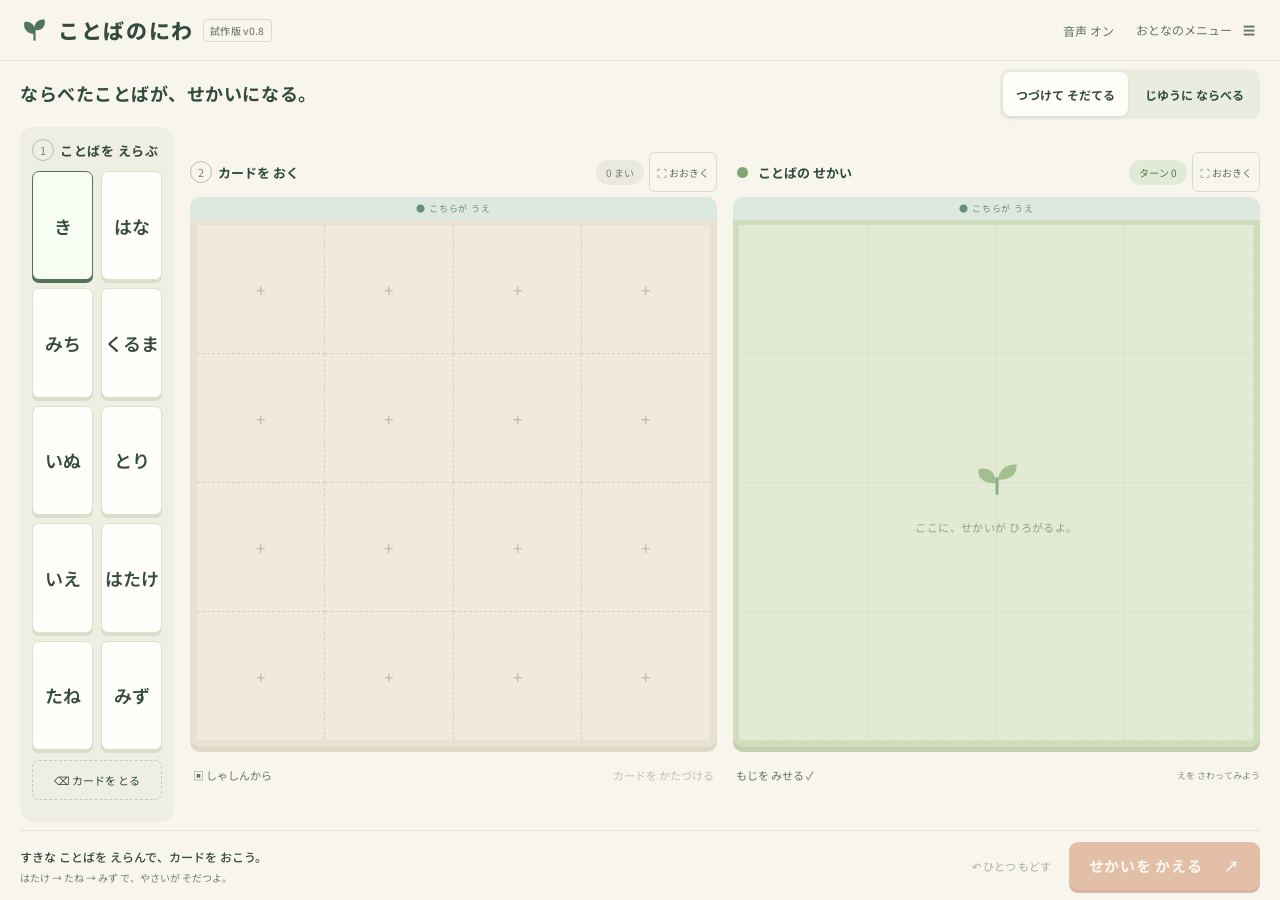
==== commit 619562ef: "Add files via upload" ====
--- a/index.html
+++ b/index.html
@@ -1,12 +1,12 @@
-<!doctype html><html lang="ja"><head><meta charset="utf-8"><meta name="viewport" content="width=device-width,initial-scale=1"><meta name="theme-color" content="#f6f4e9"><title>ことばのにわ — ならべたことばが、せかいになる。</title><meta name="description" content="文字だけのカードを並べて、道や畑をつくる遊び。写真の取り込みと、ターンを重ねる世界づくりを試せます。"><link rel="stylesheet" href="style.css"></head><body>
+<!doctype html><html lang="ja"><head><meta charset="utf-8"><meta name="viewport" content="width=device-width,initial-scale=1,viewport-fit=cover"><meta name="apple-mobile-web-app-capable" content="yes"><meta name="apple-mobile-web-app-status-bar-style" content="default"><meta name="apple-mobile-web-app-title" content="ことばのにわ"><meta name="theme-color" content="#f6f4e9"><title>ことばのにわ — ならべたことばが、せかいになる。</title><meta name="description" content="文字だけのカードを並べて、道や畑をつくる遊び。写真の取り込みと、ターンを重ねる世界づくりを試せます。"><link rel="stylesheet" href="style.css?v=08"></head><body class="overview">
 <div id="focusBar" class="focus-bar" hidden><button id="exitFocus" class="secondary">↙ もどる</button><div class="focus-switch"><button id="focusTable" aria-pressed="true">カード</button><button id="focusWorld" aria-pressed="false">せかい</button></div><div class="focus-actions"><button id="focusUndo" class="quiet" disabled>↶ もどす</button><button id="focusCommit" class="primary" disabled>せかいを かえる</button></div></div>
-<header><a class="brand" href="./" aria-label="ことばのにわ ホーム"><svg viewBox="0 0 40 40" aria-hidden="true"><path d="M20 34V17" stroke="currentColor" stroke-width="3"/><path d="M20 25C3 24 5 8 7 8c14 0 14 11 13 17M20 19C18 5 32 4 34 5c2 12-7 16-14 14" fill="currentColor"/></svg><span>ことばのにわ</span><small>試作版 v0.4</small></a><nav><button id="sound" class="quiet" aria-pressed="true">音声 オン</button><button id="adult" class="quiet">おとなのメニュー <span>☰</span></button></nav></header>
+<header><a class="brand" href="./" aria-label="ことばのにわ ホーム"><svg viewBox="0 0 40 40" aria-hidden="true"><path d="M20 34V17" stroke="currentColor" stroke-width="3"/><path d="M20 25C3 24 5 8 7 8c14 0 14 11 13 17M20 19C18 5 32 4 34 5c2 12-7 16-14 14" fill="currentColor"/></svg><span>ことばのにわ</span><small>試作版 v0.8</small></a><nav><button id="sound" class="quiet" aria-pressed="true">音声 オン</button><button id="adult" class="quiet">おとなのメニュー <span>☰</span></button></nav></header>
 <main><section class="intro"><div><span class="eyebrow">ことばで、つくろう。</span><h1>ならべたことばが、<br class="mobile">せかいになる。</h1><p>みちをつなげて。たねをまいて。つぎは、なにをおこう？</p></div><div class="mode-switch" aria-label="遊び方"><button id="growMode" class="active" aria-pressed="true">つづけて そだてる<small>まえの せかいが のこる</small></button><button id="freeMode" aria-pressed="false">じゆうに ならべる<small>ならべた かたちに へんしん</small></button></div></section>
-<section class="workspace"><aside class="palette"><div class="section-title"><span class="step">1</span><h2>ことばを えらぶ</h2></div><p class="hint">えらんで、となりに おこう。</p><div id="words" class="words"></div><button id="eraser" class="eraser" aria-pressed="false">⌫ カードを とる</button><div class="palette-note"><span class="tiny-leaf">✳</span><p>おなじ ことばを<br>いくつ おいても いいよ。</p></div></aside>
+<section class="workspace"><aside class="palette"><div class="section-title"><span class="step">1</span><h2>ことばを えらぶ</h2></div><p class="hint">えらんで、となりに おこう。</p><div id="words" class="words"></div><button id="eraser" class="eraser" aria-pressed="false">⌫ カードを とる</button><div id="wordPages" class="word-pages" hidden><button id="wordsPrev" aria-label="前のことばのページ">‹</button><span id="wordsPage" aria-live="polite"></span><button id="wordsNext" aria-label="次のことばのページ">›</button></div><div class="palette-note"><span class="tiny-leaf">✳</span><p>おなじ ことばを<br>いくつ おいても いいよ。</p></div></aside>
 <section class="table-panel"><div class="panel-head"><div class="section-title"><span class="step">2</span><h2>カードを おく</h2></div><div class="panel-buttons"><span id="count" class="pill">0 まい</span><button id="expandTable" class="expand" aria-label="カードを置く画面を全画面表示">⛶ おおきく</button></div></div><div id="focusWords" class="focus-words" aria-label="全画面のことば選び"></div><div class="orientation">● こちらが うえ</div><div id="table" class="board tabletop" role="group" aria-label="カードを置く台紙、４行４列"></div><div class="table-tools"><button id="photo" class="quiet">▣ しゃしんから</button><button id="clear" class="quiet">カードを かたづける</button></div></section>
 <section class="world-panel"><div class="panel-head"><div class="section-title"><span class="world-dot"></span><h2>ことばの せかい</h2></div><div class="panel-buttons"><span id="turn" class="pill green">ターン 0</span><button id="expandWorld" class="expand" aria-label="絵の世界を全画面表示">⛶ おおきく</button></div></div><div class="orientation world-orientation">● こちらが うえ</div><div id="world" class="board world" role="group" aria-label="ことばの世界"></div><div class="world-tools"><button id="labels" class="quiet" aria-pressed="true">もじを みせる ✓</button><span>えを さわってみよう</span></div></section></section>
 <section class="actionbar"><div><span id="status" role="status" aria-live="polite">すきな ことばを えらんで、カードを おこう。</span><p id="substatus">はたけ → たね → みず で、やさいが そだつよ。</p></div><div class="actions"><button id="undo" class="undo" disabled>↶ ひとつ もどす</button><button id="commit" class="primary" disabled>せかいを かえる <span>↗</span></button></div></section>
 <footer><span>ちいさな ことばから、ひろがる せかい。</span><span id="saveStatus">この端末に自動保存</span></footer></main>
 <dialog id="adultDialog"><div class="dialog-head"><h2>おとなのメニュー</h2><button class="close" data-close aria-label="閉じる">×</button></div><p>言葉全体の形と、意味・音のつながりを楽しむ試作です。</p><div class="menu-section"><h3>紙のカードで遊ぶ</h3><p>台紙は４×４マス。カードは１マスに１枚、横向きに置きます。写真を取り込むと四隅の目印を探します。候補を確認し、ずれていれば手動で指定すると台紙を補正できます。読み取り結果を確認してから世界に反映できます。</p><p class="notice">写真の読み取りは試験機能です。印刷モードは形の照合を優先します。手書きモードは登録した手本と照合し、未登録の形には平仮名に絞った文字認識も試します。初回の文字認識は日本語データをダウンロードします。写真は端末内で処理し、保存しません。四隅の検出は撮影条件に左右されます。手動で修正できます。</p><div class="button-row"><a class="secondary" href="print.html?type=board" target="_blank">台紙を印刷 ↗</a><a class="secondary" href="print.html?type=cards" target="_blank">文字カードを印刷 ↗</a></div></div><div class="menu-section"><h3>画面を大きくする</h3><p>カード・世界の各画面の「おおきく」で、その画面だけを表示できます。上の「カード」「せかい」で切り替え、「もどる」で元の並びに戻ります。iPadなどではブラウザのバーが残る場合があります。</p><h3>遊び方</h3><p>「つづけて そだてる」では、カードを片付けても世界は残ります。畑に種を置くと芽が出て、水を２回置くと野菜になります。畑のない場所の種は、そのまま残ります。</p><p>「じゆうに ならべる」では、台の好きな場所にカードを置けます。絵は今のカードの配置に置き換わります。鳥はランダムな場所まで弧を描いて飛び、元の場所に戻ります。車はつながった道の遠い端まで往復します（輪になった道では遠い地点まで）。写真の取り込みは４×４のモードに対応しています。</p><label class="setting"><input id="reduced" type="checkbox"> 動きをひかえめにする</label></div><div class="menu-section"><h3>手書きの手本</h3><p>直した文字の形を、このブラウザだけに保存します。写真そのものは保存しません。別の書き方も追加できます（１語20枚・全体200枚まで）。仮候補が正しいことを確認してから登録してください。</p><p>対応する絵がない新しい言葉も入力できます。「絵なし」なら文字のまま世界に置き、絵を選べばその絵と結びつけます。</p><p id="sampleCount"></p><div id="sampleList" class="sample-list"></div><h3>保存とやりなおし</h3><p>２つのモードは別々に、このブラウザに保存します。端末やブラウザを変えると引き継がれません。</p><button id="reset" class="danger">いまのモードを はじめから</button><div id="resetConfirm" hidden><p>いまのモードの世界とカードを消しますか？</p><button id="doReset" class="danger">消して はじめる</button> <button id="cancelReset" class="secondary">やめる</button></div></div></dialog>
 <dialog id="photoDialog" class="photo-dialog"><div class="dialog-head"><h2>手書き・印刷カードを取り込む</h2><button class="close" data-close aria-label="閉じる">×</button></div><div class="reading-settings"><label>読み方<select id="readingMode"><option value="handwriting">手書き（平仮名の仮候補を出す）</option><option value="print">印刷カード（速い照合）</option></select></label><label>撮るもの<select id="captureLayout"><option value="board">４×４の台紙</option><option value="single">カード１枚（手本登録にも）</option></select></label></div><p id="photoGuide">台紙の四隅まで入れて撮影してください。</p><p class="notice">手書きは未登録でも文字認識を試し、読めなければ形の近い言葉を仮候補にします。初回は日本語データのダウンロードが必要です。仮候補が正しいか、大人が確認してから確定してください。</p><label class="file-button secondary">写真を撮る・選ぶ<input type="file" accept="image/*" capture="environment" id="file"></label><div id="photoArea" hidden><p id="photoInstruction" role="status">台紙の左上の目印の中心を押してください。</p><canvas id="photoCanvas" aria-label="台紙の四隅を指定する写真"></canvas><div class="button-row"><button id="cornersReset" class="secondary">四隅を指定しなおす</button><button id="recognize" class="primary" disabled>文字を読み取る</button></div><progress id="progress" max="16" value="0" hidden></progress></div><p id="photoMessage" role="status"></p><button id="stopOcr" class="secondary" hidden>文字認識を止めて、選択・入力で直す</button><div id="review" hidden><div class="review-heading"><h3>読み取り結果を確認</h3><button id="showPhotoBounds" class="quiet">写真・四隅を見直す</button></div><p>写真と見比べ、仮の読みが違えば候補を選ぶか、ひらがなを入力してください。直したカードは「手本にする」がオンになります。正しく読めたカードも、チェックすると手本にできます。保存は下のボタンで確定します。</p><datalist id="wordChoices"></datalist><div id="reviewGrid" class="review-grid"></div><label id="singlePlacement" class="single-placement" hidden>このカードを置くマス<select id="singleTarget"></select></label><button id="shapeRetry" class="secondary">手本も使ってもう一度照合</button><button id="ocrRetry" class="secondary" hidden>平仮名の文字認識をもう一度試す</button><div class="button-row"><button id="saveSamples" class="secondary" disabled>選んだ手本だけ保存</button><button id="acceptPhoto" class="primary">確認して台紙に置く</button></div></div><p class="notice">写真は世界に自動反映されません。台紙に取り込んだあと「せかいを かえる」を押してください。</p></dialog>
-<script type="module" src="app.js"></script></body></html>
+<script type="module" src="app.js?v=08"></script></body></html>
--- a/style.css
+++ b/style.css
@@ -21,3 +21,89 @@
 .reading-settings{display:grid;grid-template-columns:1fr 1fr;gap:14px;margin:12px 0}.reading-settings label{font-size:12px;display:grid;gap:6px}.reading-settings select,.single-placement select{min-height:44px;font:inherit;padding:9px;background:#fffef8;border:1px solid #cdd5c0;border-radius:6px;color:#344b3e;min-width:0;width:100%}.review-grid .review-cell{min-width:0}.review-cell>input[type=text]{width:100%;min-width:0;min-height:44px;font:600 19px 'Noto Sans JP',sans-serif;border:1px solid #bcc8aa;border-radius:5px;padding:8px;background:#fffef9;color:#344b3e}.review-cell>input[aria-invalid=true]{border:2px solid #b75e44}.review-cell.provisional{border-color:#d4af79;background:#f6edd8}.review-cell.corrected{border-color:#6c9466;background:#eaf1dd}.review-cell .learn-sample{display:flex;gap:5px;align-items:center;font-size:10px;padding:8px 0;border:0;background:none;line-height:1.6}.learn-sample input{width:19px;height:19px;min-width:19px;accent-color:#52745a}.no-card{font-size:10px;text-decoration:underline;min-height:35px;padding:3px 0;color:#75816b}.reading-candidates{display:flex;gap:5px;flex-wrap:wrap;margin-top:5px}.reading-candidates button{font-size:12px;min-height:35px;padding:5px 8px;background:#fffef8;border:1px solid #cbd4bc;border-radius:5px}.review-grid.single-review{grid-template-columns:minmax(0,320px);justify-content:center}.single-review .review-cell>input[type=text]{font-size:23px}.single-placement{display:flex;align-items:center;gap:15px;margin:15px 0;font-size:13px}.single-placement select{max-width:200px}.saved-sample{display:flex;align-items:center;gap:15px;border-bottom:1px solid #e2e6d7;padding:8px 0;font-size:17px}.saved-sample canvas{width:96px;height:48px;border:1px solid #e0e3d6}.saved-sample .quiet{margin-left:auto}.sample-list{max-height:320px;overflow:auto;font-size:12px;line-height:1.8}.word-object{position:absolute;inset:20% 5%;display:grid;place-items:center;background:#fffef0;border:1px solid #bbc8a7;border-radius:7px;font-size:clamp(12px,1.7vw,26px);overflow-wrap:anywhere;padding:5px}.speaking .word-object{background:#fff0b4}body[data-view=world] .word-object{font-size:clamp(18px,3vmin,40px)}
 @media(max-width:600px){.reading-settings{grid-template-columns:1fr}.review-grid .learn-sample{font-size:9px}.review-cell>input[type=text]{font-size:16px}.review-grid{grid-template-columns:repeat(2,minmax(0,1fr))}}
 #photoDialog.has-review .reading-settings,#photoDialog.has-review #photoGuide,#photoDialog.has-review>.notice,#photoDialog.has-review #photoArea{display:none}.review-heading{display:flex;align-items:center;justify-content:space-between;gap:10px}.review-heading h3{margin:4px 0}.single-review .review-cell>img{aspect-ratio:auto;max-height:180px;object-fit:contain}.review-grid.single-review{margin-top:10px}.review-cell>small:first-child{padding-top:2px}#shapeRetry{margin:0 8px 10px 0}#photoDialog.has-review>.file-button{font-size:10px;padding:6px 10px;min-height:34px}
+
+/* One-screen play surface: available height determines the board size. */
+html{height:100%;overscroll-behavior:none}
+body{height:100vh;height:100dvh;overflow:hidden;overscroll-behavior:none;padding:env(safe-area-inset-top) env(safe-area-inset-right) env(safe-area-inset-bottom) env(safe-area-inset-left)}
+.overview{display:flex;flex-direction:column}
+.overview>header{width:100%;max-width:none;flex:0 0 auto;padding:8px 20px;min-height:58px}
+.overview .brand{font-size:21px;gap:9px}.overview .brand svg{width:29px;height:29px}
+.overview nav{gap:12px}.overview nav .quiet{min-height:44px}
+.overview main{width:100%;max-width:none;min-height:0;flex:1;display:flex;flex-direction:column;padding:8px 20px 0}
+.overview .intro{flex:0 0 auto;margin:0 0 8px;gap:12px;min-height:48px;display:flex}
+.overview .eyebrow,.overview .intro p,.overview .intro .mobile{display:none}
+.overview h1{font-size:18px;line-height:1.4;margin:0;letter-spacing:.03em}
+.overview .mode-switch{margin:0;width:auto;padding:3px;border-radius:9px}
+.overview .mode-switch button{min-height:44px;padding:8px 13px;font-size:12px}
+.overview .mode-switch small{display:none}
+.overview .workspace{flex:1;min-height:0;grid-template-columns:154px minmax(0,1fr) minmax(0,1fr);gap:16px;align-items:stretch}
+.overview .palette{min-height:0;padding:12px;display:grid;grid-template-rows:auto minmax(0,1fr) auto auto;gap:10px}
+.overview .palette .hint,.overview .palette-note{display:none}
+.overview .palette .section-title{display:flex}.overview .palette h2{font-size:13px}
+.overview .words{min-height:0;margin:0;gap:8px;grid-template-columns:repeat(2,minmax(0,1fr));grid-template-rows:repeat(5,minmax(0,1fr))}
+.overview .word{min-height:0;font-size:clamp(16px,1.9vw,23px);padding:2px;letter-spacing:0}
+.overview .eraser{margin:0;width:100%;padding:5px 3px;min-height:40px;font-size:11px}
+.word-pages{display:flex;align-items:center;justify-content:center;gap:8px;font-size:11px;white-space:nowrap}
+.word-pages button,.focus-pages button{min-width:36px;min-height:36px;background:#fffef8;border:1px solid #cbd4bc;border-radius:6px;font-size:22px}
+.overview .table-panel,.overview .world-panel{min-height:0;display:flex;flex-direction:column;align-items:center;justify-content:center}
+.overview .panel-head{width:100%;min-height:44px;padding:0 0 5px;flex-wrap:nowrap;flex-shrink:0;gap:5px}
+.overview .panel-head h2{font-size:13px;letter-spacing:0}.overview .section-title{gap:6px}
+.overview .panel-buttons{gap:5px}.overview .expand{min-height:40px;padding:7px;font-size:10px}
+.overview .orientation{width:var(--fitted-board,100%);height:23px;padding:5px;font-size:9px;flex:none}
+.overview .board{width:var(--fitted-board,100%);height:var(--fitted-board,auto);flex:none}
+.overview .table-tools,.overview .world-tools{width:var(--fitted-board,100%);margin-top:6px;min-height:44px;flex:none;flex-wrap:nowrap;gap:4px}
+.overview .table-tools .quiet,.overview .world-tools .quiet{min-height:44px;font-size:11px;padding:5px 3px}
+.overview .world-tools span{font-size:9px}.overview .paper-card,.overview .free-card .paper-card{font-size:clamp(15px,2.2vw,28px)}
+.overview .actionbar{position:static;flex:0 0 auto;min-height:70px;padding:10px 0;margin:8px 0 0;gap:12px;flex-direction:row;align-items:center;box-shadow:none}
+.overview .actionbar>div:first-child{min-width:0}.overview #status{font-size:12px}.overview #substatus{font-size:10px;margin-top:4px}
+.overview .actions{gap:12px;flex-shrink:0}.overview .actions .primary{flex:none;max-width:none;min-height:48px;padding:12px 20px;font-size:15px}
+.overview .undo{min-height:44px;font-size:11px}.overview footer{display:none}
+/* Focus views use the same measured sizing; all word choices stay visible. */
+body[data-view=table] .table-panel,body[data-view=world] .world-panel{overflow:hidden;justify-content:center;inset:calc(66px + env(safe-area-inset-top)) env(safe-area-inset-right) env(safe-area-inset-bottom) env(safe-area-inset-left)}
+.focus-bar{height:calc(66px + env(safe-area-inset-top));padding-top:calc(8px + env(safe-area-inset-top))}
+body[data-view=table] #table,body[data-view=world] #world{width:var(--fitted-board);height:var(--fitted-board)}
+body[data-view=table] .table-panel .orientation,body[data-view=world] .world-panel .orientation,body[data-view=table] .table-tools,body[data-view=world] .world-tools{width:var(--fitted-board)}
+body[data-view=table] .focus-words{display:grid;grid-template-columns:repeat(6,minmax(0,1fr));overflow:visible;width:min(100%,900px);gap:7px;padding:0 0 10px;margin:0}
+.full-word{min-width:0;min-height:43px;padding:5px 8px;font-size:19px}
+.focus-pages{display:flex;justify-content:center;gap:4px;align-items:center;font-size:11px}
+/* Portrait tablets put the vocabulary above the two boards. */
+@media(orientation:portrait),(max-width:700px){
+ .overview .workspace{grid-template-columns:repeat(2,minmax(0,1fr));grid-template-rows:146px minmax(0,1fr);gap:12px}
+ .overview .palette{grid-column:1/-1;grid-template-columns:1fr auto auto;grid-template-rows:32px minmax(0,1fr);gap:8px 12px;padding:10px 12px}
+ .overview .palette .section-title{grid-row:1;grid-column:1}.overview .eraser{grid-row:1;grid-column:2;width:auto;min-height:32px;padding:4px 10px}
+ .overview .word-pages{grid-row:1;grid-column:3}.overview .word-pages button{min-height:32px}
+ .overview .words{grid-row:2;grid-column:1/-1;grid-template-columns:repeat(5,minmax(0,1fr));grid-template-rows:repeat(2,minmax(0,1fr));gap:7px}
+ .overview .word{font-size:clamp(17px,3vw,24px)}
+ .overview .table-panel,.overview .world-panel{justify-content:center}
+ .overview .paper-card,.overview .free-card .paper-card{font-size:clamp(14px,2.8vw,26px)}
+}
+@media(max-width:700px){
+ .overview>header{padding:4px 10px;min-height:50px}.overview .brand{font-size:17px;gap:5px}.overview .brand svg{width:24px;height:24px}.overview .brand small{font-size:8px;padding:3px}
+ .overview nav{gap:4px}.overview nav .quiet{font-size:10px}.overview nav .quiet span{display:none}
+ .overview main{padding:4px 10px 0}.overview .intro{margin-bottom:6px;min-height:44px}.overview h1{display:none}.overview .mode-switch{width:100%}.overview .mode-switch button{flex:1;min-height:40px;font-size:11px}
+ .overview .workspace{gap:8px;grid-template-rows:136px minmax(0,1fr)}.overview .palette{padding:8px;gap:7px}.overview .palette h2{font-size:11px}
+ .overview .panel-head h2{font-size:10px}.overview .panel-head .step,.overview .world-dot{display:none}.overview .panel-head{gap:2px;min-height:38px}
+ .overview .pill{font-size:8px;padding:4px}.overview .panel-buttons{gap:3px}.overview .expand{font-size:9px;padding:4px;min-height:34px}
+ .overview .orientation{height:19px;font-size:7px;padding:4px}.overview .table-tools,.overview .world-tools{min-height:40px;margin-top:4px}
+ .overview .table-tools .quiet,.overview .world-tools .quiet{font-size:9px;min-height:40px}.overview .world-tools span{display:none}
+ .overview .actionbar{min-height:86px;display:grid;grid-template-columns:1fr;gap:4px;padding:5px 0;margin-top:4px}
+ .overview #status{font-size:11px}.overview #substatus{display:none}.overview .actions{justify-content:space-between;gap:8px}.overview .actions .primary{min-height:44px;padding:9px 16px;font-size:13px}.overview .primary span{margin-left:6px}
+ body[data-view=table] .focus-words{grid-template-columns:repeat(4,minmax(0,1fr));gap:5px}.full-word{font-size:17px;min-height:38px}
+}
+@media(max-height:550px) and (orientation:landscape){
+ .overview>header{min-height:44px;padding:0 12px}.overview .brand{font-size:17px}.overview .brand svg{width:23px;height:23px}.overview nav .quiet{min-height:40px}
+ .overview main{padding:3px 12px 0}.overview .intro{min-height:36px;margin-bottom:4px}.overview h1{display:none}.overview .mode-switch{margin-left:auto}.overview .mode-switch button{min-height:32px;padding:5px 12px;font-size:11px}
+ .overview .workspace{grid-template-columns:136px minmax(0,1fr) minmax(0,1fr);grid-template-rows:minmax(0,1fr);gap:10px}
+ .overview .palette{grid-column:auto;grid-template-columns:1fr;grid-template-rows:auto minmax(0,1fr) auto auto;padding:7px;gap:5px}
+ .overview .palette .section-title,.overview .eraser,.overview .word-pages{grid-column:auto;grid-row:auto}.overview .words{grid-column:auto;grid-row:auto;grid-template-columns:repeat(2,minmax(0,1fr));grid-template-rows:repeat(5,minmax(0,1fr));gap:5px}
+ .overview .word{font-size:16px}.overview .eraser{min-height:30px;font-size:10px}.overview .palette h2{font-size:11px}.overview .palette .step{display:none}
+ .overview .panel-head{min-height:34px;padding:0}.overview .panel-head h2{font-size:11px}.overview .expand{min-height:32px;padding:4px}.overview .orientation{height:18px;padding:3px}
+ .overview .table-tools,.overview .world-tools{min-height:34px;margin-top:4px}.overview .table-tools .quiet,.overview .world-tools .quiet{min-height:34px;font-size:10px}.overview .world-tools span{display:none}
+ .overview .actionbar{display:flex;min-height:52px;margin-top:4px;padding:4px 0;gap:8px}.overview #substatus{display:none}.overview #status{font-size:11px}.overview .actions .primary{min-height:40px;font-size:12px;padding:8px 14px}
+}
+.overview .word{white-space:nowrap;font-size:18px}
+@media(orientation:portrait),(max-width:700px){.overview .workspace{grid-template-rows:164px minmax(0,1fr)}.overview .word{font-size:clamp(17px,3vw,24px)}}
+@media(max-width:700px){.overview .workspace{grid-template-rows:144px minmax(0,1fr)}}
+@media(max-height:550px) and (orientation:landscape){.overview .workspace{grid-template-rows:minmax(0,1fr)}.overview .word{font-size:16px}}
+@media(max-width:700px){.overview .panel-head{flex-wrap:wrap;min-height:58px;padding-bottom:4px}.overview .panel-head .section-title{flex:1 0 100%}.overview .panel-buttons{margin-left:auto}}
+@media(max-width:700px){.overview .intro>div:first-child{display:none}}
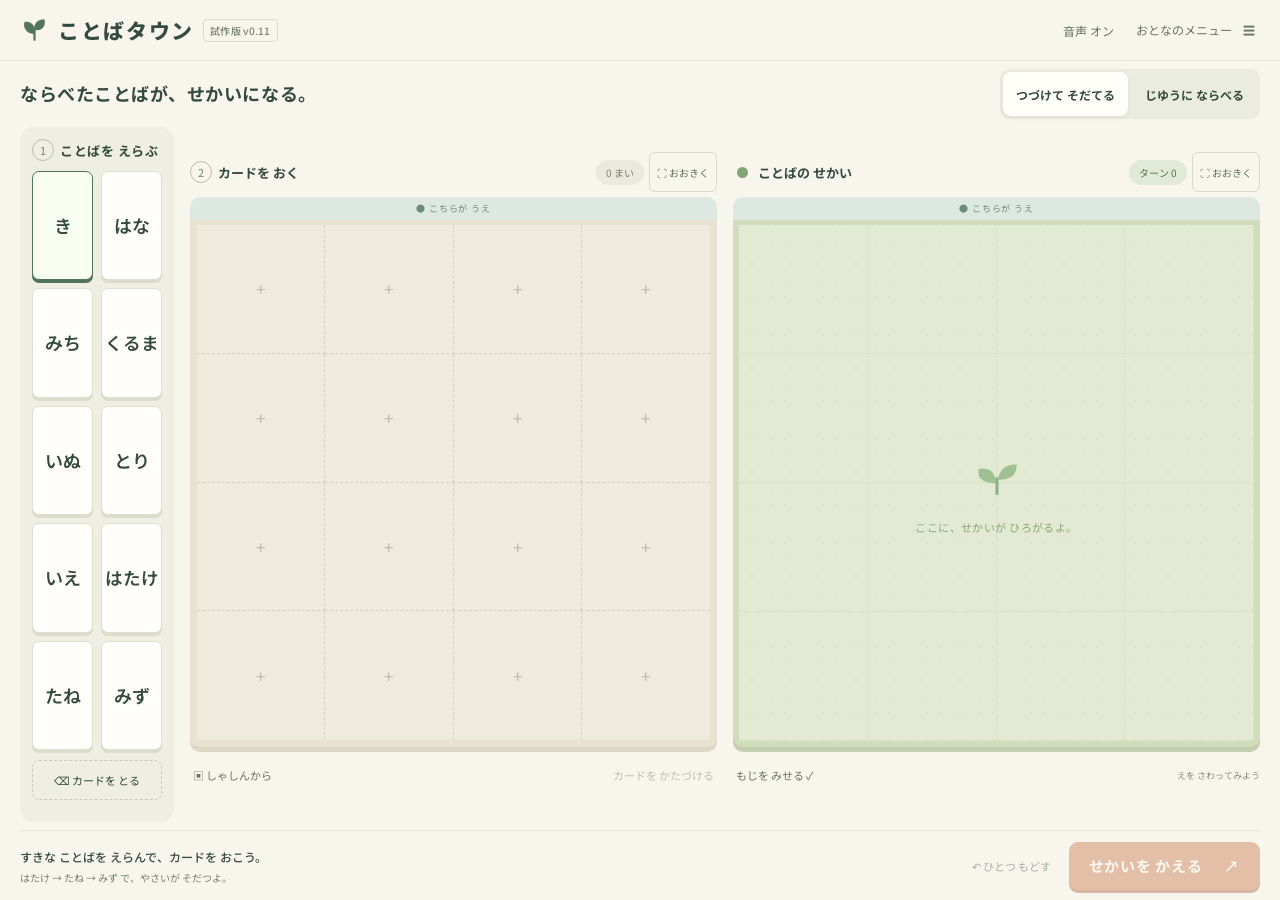
==== commit 4913c14d: "Add files via upload" ====
--- a/index.html
+++ b/index.html
@@ -1,12 +1,15 @@
-<!doctype html><html lang="ja"><head><meta charset="utf-8"><meta name="viewport" content="width=device-width,initial-scale=1,viewport-fit=cover"><meta name="apple-mobile-web-app-capable" content="yes"><meta name="apple-mobile-web-app-status-bar-style" content="default"><meta name="apple-mobile-web-app-title" content="ことばのにわ"><meta name="theme-color" content="#f6f4e9"><title>ことばのにわ — ならべたことばが、せかいになる。</title><meta name="description" content="文字だけのカードを並べて、道や畑をつくる遊び。写真の取り込みと、ターンを重ねる世界づくりを試せます。"><link rel="stylesheet" href="style.css?v=08"></head><body class="overview">
+<!doctype html><html lang="ja"><head><meta charset="utf-8"><meta name="viewport" content="width=device-width,initial-scale=1,viewport-fit=cover"><meta name="apple-mobile-web-app-capable" content="yes"><meta name="apple-mobile-web-app-status-bar-style" content="default"><meta name="apple-mobile-web-app-title" content="ことばタウン"><meta name="theme-color" content="#f6f4e9"><title>ことばタウン — ならべたことばが、せかいになる。</title><meta name="description" content="文字だけのカードを並べて、道や畑をつくる遊び。写真の取り込みと、ターンを重ねる世界づくりを試せます。"><link rel="stylesheet" href="style.css?v=11"></head><body class="overview">
 <div id="focusBar" class="focus-bar" hidden><button id="exitFocus" class="secondary">↙ もどる</button><div class="focus-switch"><button id="focusTable" aria-pressed="true">カード</button><button id="focusWorld" aria-pressed="false">せかい</button></div><div class="focus-actions"><button id="focusUndo" class="quiet" disabled>↶ もどす</button><button id="focusCommit" class="primary" disabled>せかいを かえる</button></div></div>
-<header><a class="brand" href="./" aria-label="ことばのにわ ホーム"><svg viewBox="0 0 40 40" aria-hidden="true"><path d="M20 34V17" stroke="currentColor" stroke-width="3"/><path d="M20 25C3 24 5 8 7 8c14 0 14 11 13 17M20 19C18 5 32 4 34 5c2 12-7 16-14 14" fill="currentColor"/></svg><span>ことばのにわ</span><small>試作版 v0.8</small></a><nav><button id="sound" class="quiet" aria-pressed="true">音声 オン</button><button id="adult" class="quiet">おとなのメニュー <span>☰</span></button></nav></header>
+<header><a class="brand" href="./" aria-label="ことばタウン ホーム"><svg viewBox="0 0 40 40" aria-hidden="true"><path d="M20 34V17" stroke="currentColor" stroke-width="3"/><path d="M20 25C3 24 5 8 7 8c14 0 14 11 13 17M20 19C18 5 32 4 34 5c2 12-7 16-14 14" fill="currentColor"/></svg><span>ことばタウン</span><small>試作版 v0.11</small></a><nav><button id="sound" class="quiet" aria-pressed="true">音声 オン</button><button id="adult" class="quiet">おとなのメニュー <span>☰</span></button></nav></header>
 <main><section class="intro"><div><span class="eyebrow">ことばで、つくろう。</span><h1>ならべたことばが、<br class="mobile">せかいになる。</h1><p>みちをつなげて。たねをまいて。つぎは、なにをおこう？</p></div><div class="mode-switch" aria-label="遊び方"><button id="growMode" class="active" aria-pressed="true">つづけて そだてる<small>まえの せかいが のこる</small></button><button id="freeMode" aria-pressed="false">じゆうに ならべる<small>ならべた かたちに へんしん</small></button></div></section>
 <section class="workspace"><aside class="palette"><div class="section-title"><span class="step">1</span><h2>ことばを えらぶ</h2></div><p class="hint">えらんで、となりに おこう。</p><div id="words" class="words"></div><button id="eraser" class="eraser" aria-pressed="false">⌫ カードを とる</button><div id="wordPages" class="word-pages" hidden><button id="wordsPrev" aria-label="前のことばのページ">‹</button><span id="wordsPage" aria-live="polite"></span><button id="wordsNext" aria-label="次のことばのページ">›</button></div><div class="palette-note"><span class="tiny-leaf">✳</span><p>おなじ ことばを<br>いくつ おいても いいよ。</p></div></aside>
 <section class="table-panel"><div class="panel-head"><div class="section-title"><span class="step">2</span><h2>カードを おく</h2></div><div class="panel-buttons"><span id="count" class="pill">0 まい</span><button id="expandTable" class="expand" aria-label="カードを置く画面を全画面表示">⛶ おおきく</button></div></div><div id="focusWords" class="focus-words" aria-label="全画面のことば選び"></div><div class="orientation">● こちらが うえ</div><div id="table" class="board tabletop" role="group" aria-label="カードを置く台紙、４行４列"></div><div class="table-tools"><button id="photo" class="quiet">▣ しゃしんから</button><button id="clear" class="quiet">カードを かたづける</button></div></section>
 <section class="world-panel"><div class="panel-head"><div class="section-title"><span class="world-dot"></span><h2>ことばの せかい</h2></div><div class="panel-buttons"><span id="turn" class="pill green">ターン 0</span><button id="expandWorld" class="expand" aria-label="絵の世界を全画面表示">⛶ おおきく</button></div></div><div class="orientation world-orientation">● こちらが うえ</div><div id="world" class="board world" role="group" aria-label="ことばの世界"></div><div class="world-tools"><button id="labels" class="quiet" aria-pressed="true">もじを みせる ✓</button><span>えを さわってみよう</span></div></section></section>
 <section class="actionbar"><div><span id="status" role="status" aria-live="polite">すきな ことばを えらんで、カードを おこう。</span><p id="substatus">はたけ → たね → みず で、やさいが そだつよ。</p></div><div class="actions"><button id="undo" class="undo" disabled>↶ ひとつ もどす</button><button id="commit" class="primary" disabled>せかいを かえる <span>↗</span></button></div></section>
 <footer><span>ちいさな ことばから、ひろがる せかい。</span><span id="saveStatus">この端末に自動保存</span></footer></main>
-<dialog id="adultDialog"><div class="dialog-head"><h2>おとなのメニュー</h2><button class="close" data-close aria-label="閉じる">×</button></div><p>言葉全体の形と、意味・音のつながりを楽しむ試作です。</p><div class="menu-section"><h3>紙のカードで遊ぶ</h3><p>台紙は４×４マス。カードは１マスに１枚、横向きに置きます。写真を取り込むと四隅の目印を探します。候補を確認し、ずれていれば手動で指定すると台紙を補正できます。読み取り結果を確認してから世界に反映できます。</p><p class="notice">写真の読み取りは試験機能です。印刷モードは形の照合を優先します。手書きモードは登録した手本と照合し、未登録の形には平仮名に絞った文字認識も試します。初回の文字認識は日本語データをダウンロードします。写真は端末内で処理し、保存しません。四隅の検出は撮影条件に左右されます。手動で修正できます。</p><div class="button-row"><a class="secondary" href="print.html?type=board" target="_blank">台紙を印刷 ↗</a><a class="secondary" href="print.html?type=cards" target="_blank">文字カードを印刷 ↗</a></div></div><div class="menu-section"><h3>画面を大きくする</h3><p>カード・世界の各画面の「おおきく」で、その画面だけを表示できます。上の「カード」「せかい」で切り替え、「もどる」で元の並びに戻ります。iPadなどではブラウザのバーが残る場合があります。</p><h3>遊び方</h3><p>「つづけて そだてる」では、カードを片付けても世界は残ります。畑に種を置くと芽が出て、水を２回置くと野菜になります。畑のない場所の種は、そのまま残ります。</p><p>「じゆうに ならべる」では、台の好きな場所にカードを置けます。絵は今のカードの配置に置き換わります。鳥はランダムな場所まで弧を描いて飛び、元の場所に戻ります。車はつながった道の遠い端まで往復します（輪になった道では遠い地点まで）。写真の取り込みは４×４のモードに対応しています。</p><label class="setting"><input id="reduced" type="checkbox"> 動きをひかえめにする</label></div><div class="menu-section"><h3>手書きの手本</h3><p>直した文字の形を、このブラウザだけに保存します。写真そのものは保存しません。別の書き方も追加できます（１語20枚・全体200枚まで）。仮候補が正しいことを確認してから登録してください。</p><p>対応する絵がない新しい言葉も入力できます。「絵なし」なら文字のまま世界に置き、絵を選べばその絵と結びつけます。</p><p id="sampleCount"></p><div id="sampleList" class="sample-list"></div><h3>保存とやりなおし</h3><p>２つのモードは別々に、このブラウザに保存します。端末やブラウザを変えると引き継がれません。</p><button id="reset" class="danger">いまのモードを はじめから</button><div id="resetConfirm" hidden><p>いまのモードの世界とカードを消しますか？</p><button id="doReset" class="danger">消して はじめる</button> <button id="cancelReset" class="secondary">やめる</button></div></div></dialog>
+<dialog id="adultDialog"><div class="dialog-head"><h2>おとなのメニュー</h2><button class="close" data-close aria-label="閉じる">×</button></div><p>言葉全体の形と、意味・音のつながりを楽しむ試作です。</p><div class="button-row"><button id="manageImages" class="primary">画像と名前を登録・編集</button><button id="manageEffects" class="secondary">動きと効果音を設定</button></div><div class="menu-section"><h3>紙のカードで遊ぶ</h3><p>台紙は４×４マス。カードは１マスに１枚、横向きに置きます。写真を取り込むと四隅の目印を探します。候補を確認し、ずれていれば手動で指定すると台紙を補正できます。読み取り結果を確認してから世界に反映できます。</p><p class="notice">写真の読み取りは試験機能です。印刷モードは形の照合を優先します。手書きモードは登録した手本と照合し、未登録の形には平仮名に絞った文字認識も試します。初回の文字認識は日本語データをダウンロードします。写真は端末内で処理し、保存しません。四隅の検出は撮影条件に左右されます。手動で修正できます。</p><div class="button-row"><a class="secondary" href="print.html?type=board" target="_blank">台紙を印刷 ↗</a><a class="secondary" href="print.html?type=cards" target="_blank">文字カードを印刷 ↗</a></div></div><div class="menu-section"><h3>画面を大きくする</h3><p>カード・世界の各画面の「おおきく」で、その画面だけを表示できます。上の「カード」「せかい」で切り替え、「もどる」で元の並びに戻ります。iPadなどではブラウザのバーが残る場合があります。</p><h3>遊び方</h3><p>「つづけて そだてる」では、カードを片付けても世界は残ります。畑に種を置くと芽が出て、水を２回置くと野菜になります。畑のない場所の種は、そのまま残ります。</p><p>「じゆうに ならべる」では、台の好きな場所にカードを置けます。絵は今のカードの配置に置き換わります。鳥はランダムな場所まで弧を描いて飛び、元の場所に戻ります。車はつながった道の遠い端まで往復します（輪になった道では遠い地点まで）。写真の取り込みは４×４のモードに対応しています。</p><label class="setting"><input id="reduced" type="checkbox"> 動きをひかえめにする</label></div><div class="menu-section"><h3>手書きの手本</h3><p>直した文字の形を、このブラウザだけに保存します。写真そのものは保存しません。別の書き方も追加できます（１語20枚・全体200枚まで）。仮候補が正しいことを確認してから登録してください。</p><p>対応する絵がない新しい言葉も入力できます。「絵なし」なら文字のまま世界に置き、絵を選べばその絵と結びつけます。</p><p id="sampleCount"></p><div id="sampleList" class="sample-list"></div><h3>保存とやりなおし</h3><p>２つのモードは別々に、このブラウザに保存します。端末やブラウザを変えると引き継がれません。</p><button id="reset" class="danger">いまのモードを はじめから</button><div id="resetConfirm" hidden><p>いまのモードの世界とカードを消しますか？</p><button id="doReset" class="danger">消して はじめる</button> <button id="cancelReset" class="secondary">やめる</button></div></div></dialog>
 <dialog id="photoDialog" class="photo-dialog"><div class="dialog-head"><h2>手書き・印刷カードを取り込む</h2><button class="close" data-close aria-label="閉じる">×</button></div><div class="reading-settings"><label>読み方<select id="readingMode"><option value="handwriting">手書き（平仮名の仮候補を出す）</option><option value="print">印刷カード（速い照合）</option></select></label><label>撮るもの<select id="captureLayout"><option value="board">４×４の台紙</option><option value="single">カード１枚（手本登録にも）</option></select></label></div><p id="photoGuide">台紙の四隅まで入れて撮影してください。</p><p class="notice">手書きは未登録でも文字認識を試し、読めなければ形の近い言葉を仮候補にします。初回は日本語データのダウンロードが必要です。仮候補が正しいか、大人が確認してから確定してください。</p><label class="file-button secondary">写真を撮る・選ぶ<input type="file" accept="image/*" capture="environment" id="file"></label><div id="photoArea" hidden><p id="photoInstruction" role="status">台紙の左上の目印の中心を押してください。</p><canvas id="photoCanvas" aria-label="台紙の四隅を指定する写真"></canvas><div class="button-row"><button id="cornersReset" class="secondary">四隅を指定しなおす</button><button id="recognize" class="primary" disabled>文字を読み取る</button></div><progress id="progress" max="16" value="0" hidden></progress></div><p id="photoMessage" role="status"></p><button id="stopOcr" class="secondary" hidden>文字認識を止めて、選択・入力で直す</button><div id="review" hidden><div class="review-heading"><h3>読み取り結果を確認</h3><button id="showPhotoBounds" class="quiet">写真・四隅を見直す</button></div><p>写真と見比べ、仮の読みが違えば候補を選ぶか、ひらがなを入力してください。直したカードは「手本にする」がオンになります。正しく読めたカードも、チェックすると手本にできます。保存は下のボタンで確定します。</p><datalist id="wordChoices"></datalist><div id="reviewGrid" class="review-grid"></div><label id="singlePlacement" class="single-placement" hidden>このカードを置くマス<select id="singleTarget"></select></label><button id="shapeRetry" class="secondary">手本も使ってもう一度照合</button><button id="ocrRetry" class="secondary" hidden>平仮名の文字認識をもう一度試す</button><div class="button-row"><button id="saveSamples" class="secondary" disabled>選んだ手本だけ保存</button><button id="acceptPhoto" class="primary">確認して台紙に置く</button></div></div><p class="notice">写真は世界に自動反映されません。台紙に取り込んだあと「せかいを かえる」を押してください。</p></dialog>
-<script type="module" src="app.js?v=08"></script></body></html>
+<dialog id="imageDialog"><div class="dialog-head"><h2>じぶんの画像を登録</h2><button class="close" data-close aria-label="閉じる">×</button></div><p>写真や絵に名前を付けて、ことばの世界で使えます。画像はこの端末・ブラウザに保存します。</p><label class="file-button secondary">画像を選ぶ<input id="imageFile" type="file" accept="image/*"></label><p id="imageMessage" role="status"></p><section id="imageEditor" hidden><div class="image-canvas-wrap"><canvas id="imageCanvas" aria-label="背景を消す画像。タップまたは指でなぞって編集"></canvas></div><div class="image-toolbar"><label>操作<select id="imageTool"><option value="color">タップした背景色を消す</option><option value="erase">消しゴムでなぞる</option><option value="restore">元の画像をブラシで戻す</option></select></label><label>色の許容範囲<input id="imageTolerance" type="range" min="5" max="110" value="35"></label><label>ブラシの太さ<input id="imageBrush" type="range" min="4" max="90" value="24"></label></div><div class="button-row"><button id="imageAuto" class="secondary">背景を自動で消す</button><button id="imageUndo" class="secondary" disabled>もどす</button><button id="imageReset" class="secondary">元の画像に戻す</button></div><p class="notice">自動処理は、四隅からつながる似た色を消します。複雑な背景は、タップや消しゴムで調整してください。市松模様の部分が透明です。</p><div class="reading-settings"><label>名前（ひらがな1〜12文字）<input id="imageName" type="text" maxlength="12" placeholder="例：ねこ" autocomplete="off"></label><label>ことばのはたらき（道・畑など）<select id="imageMeaning"></select></label></div><div class="button-row"><button id="imageSave" class="primary">この画像と名前を登録</button><button id="imageEffects" class="secondary">この絵の動きと効果音</button></div></section><h3>登録した画像</h3><div id="imageList" class="image-library"></div></dialog>
+<dialog id="effectDialog" class="effect-dialog"><div class="dialog-head"><h2>動きと効果音</h2><button class="close" data-close aria-label="閉じる">×</button></div><label class="effect-word-label">設定する絵<select id="effectWord"></select></label><div class="effect-layout"><div class="effect-preview-panel"><div id="effectStage" class="effect-stage"><div class="preview-road-line"></div><div id="effectSprite" class="effect-sprite"></div></div><div class="button-row"><button id="effectPreview" class="primary">動きと音を試す</button><button id="effectStop" class="secondary">停止</button></div><p id="effectPreviewState" role="status">動きを選ぶとプレビューします</p><p id="effectMotionDescription"></p></div><div class="effect-controls"><h3>動き</h3><label>動きの種類<select id="effectMotion"></select></label><div class="effect-number-grid"><label>全体の長さ（秒）<input id="effectDuration" type="number" min="0.5" max="10" step="0.5" value="3"></label><label>動きの大きさ<select id="effectAmplitude"><option value="0.5">小さめ</option><option value="1">ふつう</option><option value="1.5">大きめ</option></select></label><label>繰り返す回数<input id="effectCycles" type="number" min="1" max="5" step="1" value="1"></label></div><p class="effect-help">回数と大きさはその場の動きに適用します。飛行と道の往復は１往復です。「動きをひかえめにする」設定中は絵を動かしません。</p><h3>効果音</h3><label>音を選ぶ<select id="effectSound"></select></label><label>再生方法<select id="effectPlayMode"><option value="once">絵を押したときに１回</option><option value="loop">動きが止まるまで繰り返す</option></select></label><p class="effect-help">動きなしの場合は１回だけ再生します。上部の「音声 オフ」で効果音と読み上げを止めます。</p><label>音量 <output id="effectVolumeValue">45%</output><input id="effectVolume" type="range" min="0" max="100" value="45"></label><div class="button-row"><label class="file-button secondary">音声ファイルを追加<input id="soundFile" type="file" accept="audio/*,.wav,.mp3,.m4a,.ogg,.webm"></label><button id="editSelectedSound" class="secondary">選んだ音を編集</button></div><div class="record-row"><button id="recordStart" class="secondary">● 録音する</button><button id="recordStop" class="secondary" disabled>■ 録音を止める</button><span id="recordState" role="status"></span></div><button id="openSoundStudio" class="studio-launch">✦ 効果音工房で音を作る <small>SFX Vibe Forge Studio</small></button></div></div><section id="effectEditor" class="sound-editor" hidden><h3>音を編集して追加</h3><p id="soundLength"></p><canvas id="soundWave" width="800" height="100" aria-label="効果音の波形と切り出す範囲"></canvas><div class="effect-number-grid"><label>開始（秒）<input id="soundStart" type="number" min="0" step="0.01" value="0"></label><label>終了（秒）<input id="soundEnd" type="number" min="0" step="0.01" value="1"></label><label>フェードイン（秒）<input id="soundFadeIn" type="number" min="0" max="5" step="0.01" value="0.01"></label><label>フェードアウト（秒）<input id="soundFadeOut" type="number" min="0" max="5" step="0.01" value="0.03"></label></div><label class="setting"><input id="soundNormalize" type="checkbox" checked>音の大きさをそろえる</label><label>保存する音の名前<input id="soundName" maxlength="60" type="text"></label><div class="button-row"><button id="soundEditPreview" class="secondary">編集した範囲を試聴</button><button id="soundEditSave" class="secondary">この音をライブラリに追加</button></div></section><p id="effectMessage" role="status"></p><div class="effect-save-bar"><button id="effectSave" class="primary">この絵の設定を保存</button><span>設定・追加した音はこの端末のブラウザに保存します。</span></div></dialog>
+<dialog id="studioDialog" class="studio-dialog"><div class="studio-dialog-head"><h2>ことばタウン 効果音工房</h2><button id="studioClose" class="secondary">設定に戻る</button></div><iframe id="studioFrame" title="SFX Vibe Forge Studio ことばタウン版" allow="autoplay"></iframe></dialog>
+<script type="module" src="app.js?v=10"></script></body></html>
--- a/style.css
+++ b/style.css
@@ -107,3 +107,24 @@
 @media(max-height:550px) and (orientation:landscape){.overview .workspace{grid-template-rows:minmax(0,1fr)}.overview .word{font-size:16px}}
 @media(max-width:700px){.overview .panel-head{flex-wrap:wrap;min-height:58px;padding-bottom:4px}.overview .panel-head .section-title{flex:1 0 100%}.overview .panel-buttons{margin-left:auto}}
 @media(max-width:700px){.overview .intro>div:first-child{display:none}}
+/* Text stays inside every size of card; JS balances wrapping and lone-character endings. */
+.paper-card,.word,.full-word,.word-object,.world-label{overflow:hidden;min-width:0;line-height:1.18;letter-spacing:0!important;white-space:normal!important}
+.fitted-text{display:block;min-width:0;max-width:100%;white-space:pre!important;line-height:1.18;pointer-events:none;text-align:center}
+.world-label{max-width:94%}.word-object{overflow:hidden}
+.user-picture img,.motion-sprite img{width:100%;height:100%;object-fit:contain;display:block;pointer-events:none}
+.motion-sprite.bird img{animation:flap .22s ease-in-out infinite alternate}
+.image-canvas-wrap{margin:12px 0;background:repeating-conic-gradient(#dde1d5 0 25%,#fff 0 50%) 0/20px 20px;border:1px solid #cbd2be;border-radius:8px;text-align:center;line-height:0;overflow:hidden}
+#imageCanvas{display:block;max-width:100%;max-height:42dvh;width:auto;height:auto;margin:auto;touch-action:none;cursor:crosshair}
+.image-toolbar{display:flex;flex-wrap:wrap;gap:10px}.image-toolbar label{display:grid;gap:6px;font-size:12px;flex:1;min-width:125px}
+.image-toolbar select,.reading-settings input{width:100%;min-height:44px;padding:8px;border:1px solid #cbd2be;border-radius:6px;background:#fffef8;color:var(--ink);font:inherit;min-width:0}
+.image-library-row{display:flex;align-items:center;gap:10px;padding:10px 0;border-bottom:1px solid var(--line)}
+.image-library-row img{width:64px;height:64px;object-fit:contain;background:repeating-conic-gradient(#dde1d5 0 25%,#fff 0 50%) 0/14px 14px;border:1px solid var(--line);border-radius:6px}.image-library-row span{flex:1;overflow-wrap:anywhere}
+.image-library{font-size:13px}.image-toolbar input{width:100%;min-height:32px}#imageEditor .notice{font-size:11px}
+.board{grid-template-rows:repeat(4,minmax(0,1fr))}.slot,.world-cell{min-height:0}
+.effect-dialog{width:900px;max-width:96vw}.effect-dialog label,.effect-word-label{display:grid;gap:6px;font-size:12px;margin:10px 0}.effect-dialog input:not([type=checkbox]),.effect-dialog select{width:100%;min-width:0;min-height:44px;border:1px solid #cbd4bc;border-radius:6px;padding:8px;background:#fffef8;color:var(--ink);font:inherit}.effect-dialog input[type=range]{padding:0;accent-color:#52745a}.effect-dialog input[type=checkbox]{width:20px;height:20px;accent-color:#52745a}.effect-word-label select{font-size:18px;font-weight:600}.effect-layout{display:grid;grid-template-columns:minmax(0,1fr) minmax(0,1.2fr);gap:24px;align-items:start}.effect-preview-panel{position:sticky;top:0;background:#fffdf5;padding-top:8px;z-index:1}.effect-stage{height:240px;background:#e5edd7;border:1px solid #cad9b7;border-radius:12px;position:relative;overflow:hidden;display:grid;place-items:center}.effect-sprite{width:84px;height:84px;position:relative;z-index:1}.effect-sprite svg,.effect-sprite img{display:block;width:100%;height:100%;object-fit:contain}.effect-sprite .preview-text{display:grid;place-items:center;min-height:84px;background:#fffef4;border-radius:8px;overflow-wrap:anywhere}.preview-road-line{display:none;position:absolute;width:40%;height:42px;left:50%;top:calc(50% - 42px);border-bottom:20px solid #e3c99e;border-right:20px solid #e3c99e;border-radius:10px}.preview-road .preview-road-line{display:block}.effect-preview-panel .primary{font-size:12px;padding:12px;min-height:44px}.effect-preview-panel p{font-size:11px;line-height:1.7}.effect-number-grid{display:grid;grid-template-columns:repeat(2,minmax(0,1fr));gap:0 12px}.effect-help{font-size:10px!important;line-height:1.7!important;color:#758173}.effect-controls h3{margin:12px 0 0;padding-top:8px;border-top:1px solid var(--line)}.effect-controls .button-row .file-button{display:flex;align-items:center;margin:0}.record-row{display:flex;align-items:center;gap:8px;flex-wrap:wrap}.record-row span{font-size:11px}.studio-launch{width:100%;border:1px solid #9dbb9d;background:#eaf1e1;min-height:54px;border-radius:8px;margin-top:14px;padding:10px;font-size:14px;font-weight:700}.studio-launch small{display:block;font-size:10px;font-weight:400}.sound-editor{border-top:1px solid var(--line);margin-top:20px;padding-top:10px}.sound-editor canvas{width:100%;height:100px;border-radius:6px}.effect-save-bar{position:sticky;bottom:-26px;background:#fffdf5f5;border-top:1px solid var(--line);display:flex;align-items:center;gap:14px;padding:12px 0 0;z-index:2}.effect-save-bar span{font-size:10px;color:#758173}.effect-save-bar .primary{min-height:48px;font-size:13px;padding:12px 18px}#effectMessage{font-size:12px;min-height:24px}.effect-dialog .setting{display:flex;align-items:center;gap:8px}.studio-dialog{width:96vw;height:94dvh;max-width:1400px;max-height:94dvh;padding:0;overflow:hidden;background:#080c14}.studio-dialog[open]{display:flex;flex-direction:column}.studio-dialog-head{display:flex;align-items:center;justify-content:space-between;gap:12px;padding:10px 16px;background:#f7f5ec;flex:none}.studio-dialog-head h2{font-size:16px}.studio-dialog iframe{width:100%;flex:1;min-height:0;border:0;background:#080c14}.image-library-row{flex-wrap:wrap}.image-library-row .secondary{padding:9px;font-size:11px}
+@media(max-width:650px){.effect-layout{grid-template-columns:1fr;gap:8px}.effect-preview-panel{position:static}.effect-stage{height:175px}.effect-save-bar{bottom:-18px;gap:7px}.effect-save-bar span{font-size:9px}.effect-save-bar .primary{font-size:12px;padding:10px}.studio-dialog-head h2{font-size:12px}.studio-dialog-head{padding:7px}.effect-dialog{padding:18px}.effect-dialog label{font-size:12px}}
+/* A replaced image must not contribute its intrinsic height to the picture grid. */
+.world .user-picture{display:block;min-width:0;min-height:0;inset:4% 5% max(18%,var(--picture-label-space,22px))}
+.world .user-picture>img{position:absolute;inset:0;width:100%;height:100%;min-width:0;min-height:0;max-width:100%;max-height:100%;object-fit:contain;object-position:center;display:block}
+body[data-view=world] .world{--picture-label-space:36px}
+.world.labels-off .user-picture{bottom:5%}
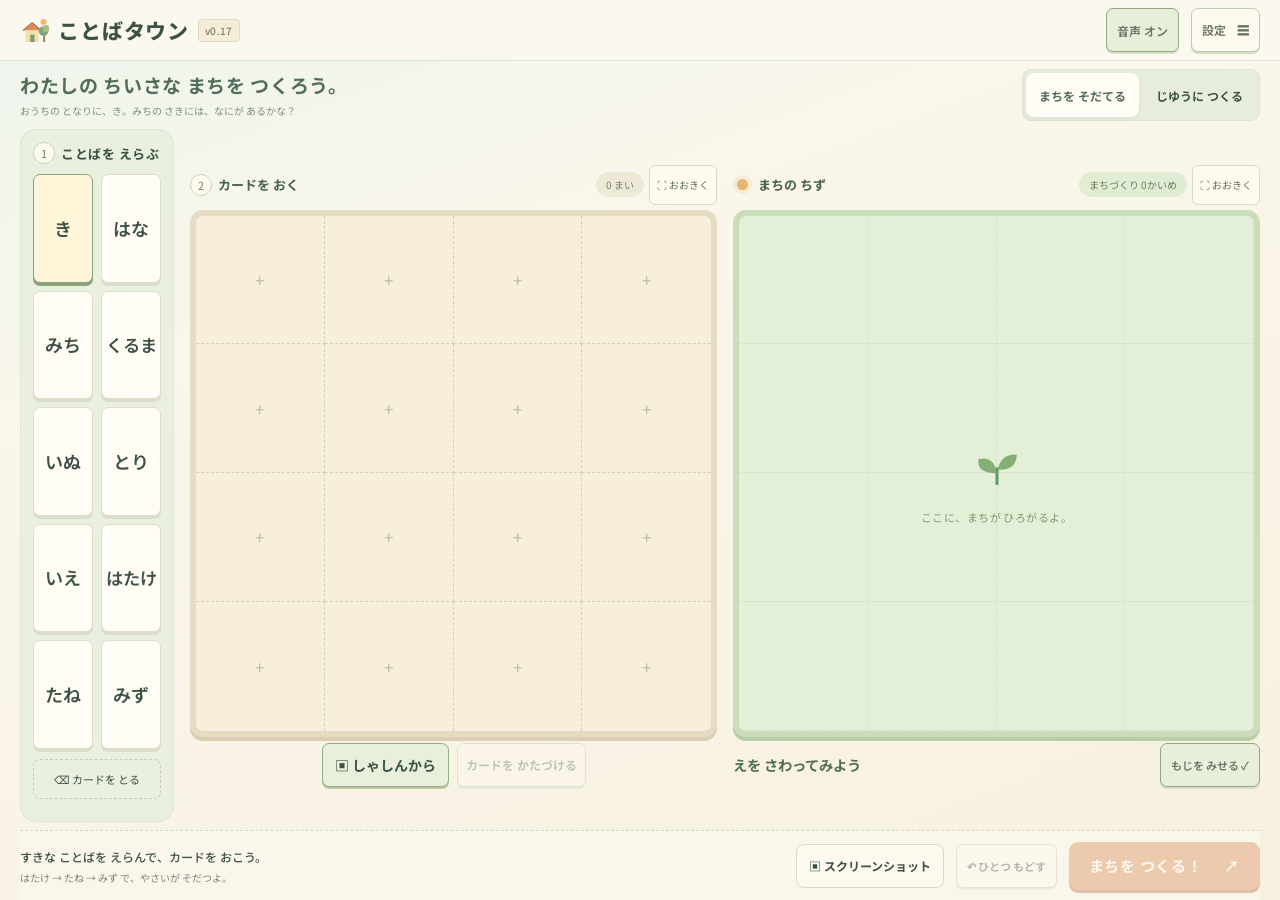
==== commit 5832a473: "Add files via upload" ====
--- a/index.html
+++ b/index.html
@@ -1,15 +1,17 @@
-<!doctype html><html lang="ja"><head><meta charset="utf-8"><meta name="viewport" content="width=device-width,initial-scale=1,viewport-fit=cover"><meta name="apple-mobile-web-app-capable" content="yes"><meta name="apple-mobile-web-app-status-bar-style" content="default"><meta name="apple-mobile-web-app-title" content="ことばタウン"><meta name="theme-color" content="#f6f4e9"><title>ことばタウン — ならべたことばが、せかいになる。</title><meta name="description" content="文字だけのカードを並べて、道や畑をつくる遊び。写真の取り込みと、ターンを重ねる世界づくりを試せます。"><link rel="stylesheet" href="style.css?v=11"></head><body class="overview">
-<div id="focusBar" class="focus-bar" hidden><button id="exitFocus" class="secondary">↙ もどる</button><div class="focus-switch"><button id="focusTable" aria-pressed="true">カード</button><button id="focusWorld" aria-pressed="false">せかい</button></div><div class="focus-actions"><button id="focusUndo" class="quiet" disabled>↶ もどす</button><button id="focusCommit" class="primary" disabled>せかいを かえる</button></div></div>
-<header><a class="brand" href="./" aria-label="ことばタウン ホーム"><svg viewBox="0 0 40 40" aria-hidden="true"><path d="M20 34V17" stroke="currentColor" stroke-width="3"/><path d="M20 25C3 24 5 8 7 8c14 0 14 11 13 17M20 19C18 5 32 4 34 5c2 12-7 16-14 14" fill="currentColor"/></svg><span>ことばタウン</span><small>試作版 v0.11</small></a><nav><button id="sound" class="quiet" aria-pressed="true">音声 オン</button><button id="adult" class="quiet">おとなのメニュー <span>☰</span></button></nav></header>
-<main><section class="intro"><div><span class="eyebrow">ことばで、つくろう。</span><h1>ならべたことばが、<br class="mobile">せかいになる。</h1><p>みちをつなげて。たねをまいて。つぎは、なにをおこう？</p></div><div class="mode-switch" aria-label="遊び方"><button id="growMode" class="active" aria-pressed="true">つづけて そだてる<small>まえの せかいが のこる</small></button><button id="freeMode" aria-pressed="false">じゆうに ならべる<small>ならべた かたちに へんしん</small></button></div></section>
+<!doctype html><html lang="ja"><head><meta charset="utf-8"><meta name="viewport" content="width=device-width,initial-scale=1,viewport-fit=cover"><meta name="apple-mobile-web-app-capable" content="yes"><meta name="apple-mobile-web-app-status-bar-style" content="default"><meta name="apple-mobile-web-app-title" content="ことばタウン"><meta name="theme-color" content="#f6f4e9"><title>ことばタウン — ことばでつくる、わたしの小さな町。</title><meta name="description" content="文字だけのカードを並べて、道や畑をつくる遊び。写真の取り込みと、ターンを重ねる町づくりを試せます。"><link rel="stylesheet" href="style.css?v=17"></head><body class="overview">
+<div id="focusBar" class="focus-bar" hidden><button id="exitFocus" class="secondary">↙ もどる</button><div class="focus-switch"><button id="focusTable" aria-pressed="true">カード</button><button id="focusWorld" aria-pressed="false">まち</button></div><div class="focus-actions"><button data-snapshot class="snapshot-button">▣ スクリーンショット</button><button id="focusUndo" class="quiet" disabled>↶ もどす</button><button id="focusCommit" class="primary" disabled>まちを つくる！</button></div></div>
+<header><a class="brand" href="./" aria-label="ことばタウン ホーム"><svg viewBox="0 0 48 44" aria-hidden="true"><circle cx="39" cy="8" r="5" fill="#efbb60"/><path d="M5 22 20 9l15 13" fill="#dc8a60" stroke="#b76e4b" stroke-width="2" stroke-linejoin="round"/><path d="M9 22h22v19H9z" fill="#f4dfaa"/><path d="M17 29h7v12h-7z" fill="#799b7a"/><path d="M40 41V27" stroke="#8f7955" stroke-width="3"/><circle cx="39" cy="23" r="8" fill="#7ea57e"/><circle cx="43" cy="19" r="6" fill="#a7bd87"/></svg><span>ことばタウン</span><small>v0.17</small></a><nav><button id="sound" class="quiet" aria-pressed="true">音声 オン</button><button id="adult" class="quiet">設定 <span>☰</span></button></nav></header>
+<main><section class="intro"><div><span class="eyebrow">ひとことから、まちが はじまる。</span><h1>わたしの ちいさな まちを つくろう。</h1><p>おうちの となりに、き。みちの さきには、なにが あるかな？</p></div><div class="mode-switch" aria-label="遊び方"><button id="growMode" class="active" aria-pressed="true">まちを そだてる<small>すこしずつ まちが そだつ</small></button><button id="freeMode" aria-pressed="false">じゆうに つくる<small>ならべた かたちに へんしん</small></button></div></section>
 <section class="workspace"><aside class="palette"><div class="section-title"><span class="step">1</span><h2>ことばを えらぶ</h2></div><p class="hint">えらんで、となりに おこう。</p><div id="words" class="words"></div><button id="eraser" class="eraser" aria-pressed="false">⌫ カードを とる</button><div id="wordPages" class="word-pages" hidden><button id="wordsPrev" aria-label="前のことばのページ">‹</button><span id="wordsPage" aria-live="polite"></span><button id="wordsNext" aria-label="次のことばのページ">›</button></div><div class="palette-note"><span class="tiny-leaf">✳</span><p>おなじ ことばを<br>いくつ おいても いいよ。</p></div></aside>
-<section class="table-panel"><div class="panel-head"><div class="section-title"><span class="step">2</span><h2>カードを おく</h2></div><div class="panel-buttons"><span id="count" class="pill">0 まい</span><button id="expandTable" class="expand" aria-label="カードを置く画面を全画面表示">⛶ おおきく</button></div></div><div id="focusWords" class="focus-words" aria-label="全画面のことば選び"></div><div class="orientation">● こちらが うえ</div><div id="table" class="board tabletop" role="group" aria-label="カードを置く台紙、４行４列"></div><div class="table-tools"><button id="photo" class="quiet">▣ しゃしんから</button><button id="clear" class="quiet">カードを かたづける</button></div></section>
-<section class="world-panel"><div class="panel-head"><div class="section-title"><span class="world-dot"></span><h2>ことばの せかい</h2></div><div class="panel-buttons"><span id="turn" class="pill green">ターン 0</span><button id="expandWorld" class="expand" aria-label="絵の世界を全画面表示">⛶ おおきく</button></div></div><div class="orientation world-orientation">● こちらが うえ</div><div id="world" class="board world" role="group" aria-label="ことばの世界"></div><div class="world-tools"><button id="labels" class="quiet" aria-pressed="true">もじを みせる ✓</button><span>えを さわってみよう</span></div></section></section>
-<section class="actionbar"><div><span id="status" role="status" aria-live="polite">すきな ことばを えらんで、カードを おこう。</span><p id="substatus">はたけ → たね → みず で、やさいが そだつよ。</p></div><div class="actions"><button id="undo" class="undo" disabled>↶ ひとつ もどす</button><button id="commit" class="primary" disabled>せかいを かえる <span>↗</span></button></div></section>
-<footer><span>ちいさな ことばから、ひろがる せかい。</span><span id="saveStatus">この端末に自動保存</span></footer></main>
-<dialog id="adultDialog"><div class="dialog-head"><h2>おとなのメニュー</h2><button class="close" data-close aria-label="閉じる">×</button></div><p>言葉全体の形と、意味・音のつながりを楽しむ試作です。</p><div class="button-row"><button id="manageImages" class="primary">画像と名前を登録・編集</button><button id="manageEffects" class="secondary">動きと効果音を設定</button></div><div class="menu-section"><h3>紙のカードで遊ぶ</h3><p>台紙は４×４マス。カードは１マスに１枚、横向きに置きます。写真を取り込むと四隅の目印を探します。候補を確認し、ずれていれば手動で指定すると台紙を補正できます。読み取り結果を確認してから世界に反映できます。</p><p class="notice">写真の読み取りは試験機能です。印刷モードは形の照合を優先します。手書きモードは登録した手本と照合し、未登録の形には平仮名に絞った文字認識も試します。初回の文字認識は日本語データをダウンロードします。写真は端末内で処理し、保存しません。四隅の検出は撮影条件に左右されます。手動で修正できます。</p><div class="button-row"><a class="secondary" href="print.html?type=board" target="_blank">台紙を印刷 ↗</a><a class="secondary" href="print.html?type=cards" target="_blank">文字カードを印刷 ↗</a></div></div><div class="menu-section"><h3>画面を大きくする</h3><p>カード・世界の各画面の「おおきく」で、その画面だけを表示できます。上の「カード」「せかい」で切り替え、「もどる」で元の並びに戻ります。iPadなどではブラウザのバーが残る場合があります。</p><h3>遊び方</h3><p>「つづけて そだてる」では、カードを片付けても世界は残ります。畑に種を置くと芽が出て、水を２回置くと野菜になります。畑のない場所の種は、そのまま残ります。</p><p>「じゆうに ならべる」では、台の好きな場所にカードを置けます。絵は今のカードの配置に置き換わります。鳥はランダムな場所まで弧を描いて飛び、元の場所に戻ります。車はつながった道の遠い端まで往復します（輪になった道では遠い地点まで）。写真の取り込みは４×４のモードに対応しています。</p><label class="setting"><input id="reduced" type="checkbox"> 動きをひかえめにする</label></div><div class="menu-section"><h3>手書きの手本</h3><p>直した文字の形を、このブラウザだけに保存します。写真そのものは保存しません。別の書き方も追加できます（１語20枚・全体200枚まで）。仮候補が正しいことを確認してから登録してください。</p><p>対応する絵がない新しい言葉も入力できます。「絵なし」なら文字のまま世界に置き、絵を選べばその絵と結びつけます。</p><p id="sampleCount"></p><div id="sampleList" class="sample-list"></div><h3>保存とやりなおし</h3><p>２つのモードは別々に、このブラウザに保存します。端末やブラウザを変えると引き継がれません。</p><button id="reset" class="danger">いまのモードを はじめから</button><div id="resetConfirm" hidden><p>いまのモードの世界とカードを消しますか？</p><button id="doReset" class="danger">消して はじめる</button> <button id="cancelReset" class="secondary">やめる</button></div></div></dialog>
-<dialog id="photoDialog" class="photo-dialog"><div class="dialog-head"><h2>手書き・印刷カードを取り込む</h2><button class="close" data-close aria-label="閉じる">×</button></div><div class="reading-settings"><label>読み方<select id="readingMode"><option value="handwriting">手書き（平仮名の仮候補を出す）</option><option value="print">印刷カード（速い照合）</option></select></label><label>撮るもの<select id="captureLayout"><option value="board">４×４の台紙</option><option value="single">カード１枚（手本登録にも）</option></select></label></div><p id="photoGuide">台紙の四隅まで入れて撮影してください。</p><p class="notice">手書きは未登録でも文字認識を試し、読めなければ形の近い言葉を仮候補にします。初回は日本語データのダウンロードが必要です。仮候補が正しいか、大人が確認してから確定してください。</p><label class="file-button secondary">写真を撮る・選ぶ<input type="file" accept="image/*" capture="environment" id="file"></label><div id="photoArea" hidden><p id="photoInstruction" role="status">台紙の左上の目印の中心を押してください。</p><canvas id="photoCanvas" aria-label="台紙の四隅を指定する写真"></canvas><div class="button-row"><button id="cornersReset" class="secondary">四隅を指定しなおす</button><button id="recognize" class="primary" disabled>文字を読み取る</button></div><progress id="progress" max="16" value="0" hidden></progress></div><p id="photoMessage" role="status"></p><button id="stopOcr" class="secondary" hidden>文字認識を止めて、選択・入力で直す</button><div id="review" hidden><div class="review-heading"><h3>読み取り結果を確認</h3><button id="showPhotoBounds" class="quiet">写真・四隅を見直す</button></div><p>写真と見比べ、仮の読みが違えば候補を選ぶか、ひらがなを入力してください。直したカードは「手本にする」がオンになります。正しく読めたカードも、チェックすると手本にできます。保存は下のボタンで確定します。</p><datalist id="wordChoices"></datalist><div id="reviewGrid" class="review-grid"></div><label id="singlePlacement" class="single-placement" hidden>このカードを置くマス<select id="singleTarget"></select></label><button id="shapeRetry" class="secondary">手本も使ってもう一度照合</button><button id="ocrRetry" class="secondary" hidden>平仮名の文字認識をもう一度試す</button><div class="button-row"><button id="saveSamples" class="secondary" disabled>選んだ手本だけ保存</button><button id="acceptPhoto" class="primary">確認して台紙に置く</button></div></div><p class="notice">写真は世界に自動反映されません。台紙に取り込んだあと「せかいを かえる」を押してください。</p></dialog>
-<dialog id="imageDialog"><div class="dialog-head"><h2>じぶんの画像を登録</h2><button class="close" data-close aria-label="閉じる">×</button></div><p>写真や絵に名前を付けて、ことばの世界で使えます。画像はこの端末・ブラウザに保存します。</p><label class="file-button secondary">画像を選ぶ<input id="imageFile" type="file" accept="image/*"></label><p id="imageMessage" role="status"></p><section id="imageEditor" hidden><div class="image-canvas-wrap"><canvas id="imageCanvas" aria-label="背景を消す画像。タップまたは指でなぞって編集"></canvas></div><div class="image-toolbar"><label>操作<select id="imageTool"><option value="color">タップした背景色を消す</option><option value="erase">消しゴムでなぞる</option><option value="restore">元の画像をブラシで戻す</option></select></label><label>色の許容範囲<input id="imageTolerance" type="range" min="5" max="110" value="35"></label><label>ブラシの太さ<input id="imageBrush" type="range" min="4" max="90" value="24"></label></div><div class="button-row"><button id="imageAuto" class="secondary">背景を自動で消す</button><button id="imageUndo" class="secondary" disabled>もどす</button><button id="imageReset" class="secondary">元の画像に戻す</button></div><p class="notice">自動処理は、四隅からつながる似た色を消します。複雑な背景は、タップや消しゴムで調整してください。市松模様の部分が透明です。</p><div class="reading-settings"><label>名前（ひらがな1〜12文字）<input id="imageName" type="text" maxlength="12" placeholder="例：ねこ" autocomplete="off"></label><label>ことばのはたらき（道・畑など）<select id="imageMeaning"></select></label></div><div class="button-row"><button id="imageSave" class="primary">この画像と名前を登録</button><button id="imageEffects" class="secondary">この絵の動きと効果音</button></div></section><h3>登録した画像</h3><div id="imageList" class="image-library"></div></dialog>
+<section class="table-panel"><div class="panel-head"><div class="section-title"><span class="step">2</span><h2>カードを おく</h2></div><div class="panel-buttons"><span id="count" class="pill">0 まい</span><button id="expandTable" class="expand" aria-label="カードを置く画面を全画面表示">⛶ おおきく</button></div></div><div id="focusWords" class="focus-words" aria-label="全画面のことば選び"></div><div id="table" class="board tabletop" role="group" aria-label="カードを置く台紙、４行４列"></div><div class="table-tools"><button id="photo" class="photo-import">▣ しゃしんから</button><button id="clear" class="quiet">カードを かたづける</button></div></section>
+<section class="world-panel"><div class="panel-head"><div class="section-title"><span class="world-dot"></span><h2>まちの ちず</h2></div><div class="panel-buttons"><span id="turn" class="pill green">まちづくり 0かいめ</span><button id="expandWorld" class="expand" aria-label="まちの ちずを全画面表示">⛶ おおきく</button></div></div><div id="world" class="board world" role="group" aria-label="まちの ちず"></div><div class="world-tools"><span>えを さわってみよう</span><button id="labels" class="quiet" aria-pressed="true">もじを みせる ✓</button></div></section></section>
+<section class="actionbar"><div><span id="status" role="status" aria-live="polite">すきな ことばを えらんで、カードを おこう。</span><p id="substatus">はたけ → たね → みず で、やさいが そだつよ。</p></div><div class="actions"><button data-snapshot class="snapshot-button">▣ スクリーンショット</button><button id="undo" class="undo" disabled>↶ ひとつ もどす</button><button id="commit" class="primary" disabled>まちを つくる！ <span>↗</span></button></div></section>
+<footer><span>きょうは どんな まちに しよう？</span><span id="saveStatus">この端末に自動保存</span></footer></main>
+<dialog id="adultDialog"><div class="dialog-head"><h2>設定</h2><button class="close" data-close aria-label="閉じる">×</button></div><div class="button-row settings-actions"><button id="manageImages" class="primary">画像と名前を登録・編集</button><button id="manageEffects" class="secondary">動きと効果音を設定</button><button id="reset" class="danger">いまのモードを はじめから</button></div><div class="menu-section"><h3>紙のカードで遊ぶ</h3><p>台紙は４×４マス。カードは１マスに１枚、横向きに置きます。写真を取り込むと四隅の目印を探します。候補を確認し、ずれていれば手動で指定すると台紙を補正できます。読み取り結果を確認してから町に反映できます。</p><p class="notice">写真の読み取りは試験機能です。印刷モードは形の照合を優先します。手書きモードは登録した手本と照合し、未登録の形には平仮名に絞った文字認識も試します。初回の文字認識は日本語データをダウンロードします。写真は端末内で処理し、保存しません。四隅の検出は撮影条件に左右されます。手動で修正できます。</p><div class="button-row"><a class="secondary" href="print.html?type=board&amp;v=16">台紙を印刷</a><a class="secondary" href="print.html?type=cards&amp;v=16">文字カードを印刷</a></div></div><div class="menu-section"><h3>画面を大きくする</h3><p>カード・町の各画面の「おおきく」で、その画面だけを表示できます。上の「カード」「まち」で切り替え、「もどる」で元の並びに戻ります。iPadなどではブラウザのバーが残る場合があります。</p><h3>遊び方</h3><p>「まちを そだてる」では、カードを片付けても町は残ります。畑に種を置くと芽が出て、水を２回置くと野菜になります。畑のない場所の種は、そのまま残ります。</p><p>「じゆうに つくる」では、台の好きな場所にカードを置けます。絵は今のカードの配置に置き換わります。鳥はランダムな場所まで弧を描いて飛び、元の場所に戻ります。車はつながった道の遠い端まで往復します（輪になった道では遠い地点まで）。写真の取り込みは４×４のモードに対応しています。</p><label class="setting"><input id="reduced" type="checkbox"> 動きをひかえめにする</label></div><div class="menu-section"><h3>手書きの手本</h3><p>直した文字の形を、このブラウザだけに保存します。写真そのものは保存しません。別の書き方も追加できます（１語20枚・全体200枚まで）。仮候補が正しいことを確認してから登録してください。</p><p>対応する絵がない新しい言葉も入力できます。「絵なし」なら文字のまま町に置き、絵を選べばその絵と結びつけます。</p><p id="sampleCount"></p><div id="sampleList" class="sample-list"></div><h3>保存とやりなおし</h3><p>２つのモードは別々に、このブラウザに保存します。端末やブラウザを変えると引き継がれません。</p></div></dialog>
+<dialog id="resetConfirm" class="reset-dialog" aria-labelledby="resetTitle" aria-describedby="resetQuestion"><div class="dialog-head"><h2 id="resetTitle">はじめから やりなおす</h2><button class="close" data-close aria-label="閉じる">×</button></div><p id="resetQuestion">いまのモードの町とカードを消しますか？</p><div class="button-row"><button id="cancelReset" class="secondary" autofocus>やめる</button><button id="doReset" class="danger">消して はじめる</button></div></dialog>
+<dialog id="photoDialog" class="photo-dialog"><div class="dialog-head"><h2>手書き・印刷カードを取り込む</h2><button class="close" data-close aria-label="閉じる">×</button></div><div class="reading-settings"><label>読み方<select id="readingMode"><option value="handwriting">手書き（平仮名の仮候補を出す）</option><option value="print">印刷カード（速い照合）</option></select></label><label>撮るもの<select id="captureLayout"><option value="board">４×４の台紙</option><option value="single">カード１枚（手本登録にも）</option></select></label></div><p id="photoGuide">台紙の四隅まで入れて撮影してください。</p><p class="notice">手書きは未登録でも文字認識を試し、読めなければ形の近い言葉を仮候補にします。初回は日本語データのダウンロードが必要です。仮候補が正しいか、大人が確認してから確定してください。</p><label class="file-button secondary">写真を撮る・選ぶ<input type="file" accept="image/*" capture="environment" id="file"></label><div id="photoArea" hidden><p id="photoInstruction" role="status">台紙の左上の目印の中心を押してください。</p><canvas id="photoCanvas" aria-label="台紙の四隅を指定する写真"></canvas><div class="button-row"><button id="cornersReset" class="secondary">四隅を指定しなおす</button><button id="recognize" class="primary" disabled>文字を読み取る</button></div><progress id="progress" max="16" value="0" hidden></progress></div><p id="photoMessage" role="status"></p><button id="stopOcr" class="secondary" hidden>文字認識を止めて、選択・入力で直す</button><div id="review" hidden><div class="review-heading"><h3>読み取り結果を確認</h3><button id="showPhotoBounds" class="quiet">写真・四隅を見直す</button></div><p>写真と見比べ、仮の読みが違えば候補を選ぶか、ひらがなを入力してください。直したカードは「手本にする」がオンになります。正しく読めたカードも、チェックすると手本にできます。保存は下のボタンで確定します。</p><datalist id="wordChoices"></datalist><div id="reviewGrid" class="review-grid"></div><label id="singlePlacement" class="single-placement" hidden>このカードを置くマス<select id="singleTarget"></select></label><button id="shapeRetry" class="secondary">手本も使ってもう一度照合</button><button id="ocrRetry" class="secondary" hidden>平仮名の文字認識をもう一度試す</button><div class="button-row"><button id="saveSamples" class="secondary" disabled>選んだ手本だけ保存</button><button id="acceptPhoto" class="primary">確認して台紙に置く</button></div></div><p class="notice">写真は町に自動反映されません。台紙に取り込んだあと「まちを つくる！」を押してください。</p></dialog>
+<dialog id="imageDialog"><div class="dialog-head"><h2>じぶんの画像を登録</h2><button class="close" data-close aria-label="閉じる">×</button></div><p>写真や絵に名前を付けて、まちの ちずで使えます。画像はこの端末・ブラウザに保存します。</p><label class="file-button secondary">画像を選ぶ<input id="imageFile" type="file" accept="image/*"></label><p id="imageMessage" role="status"></p><section id="imageEditor" hidden><div class="image-canvas-wrap"><canvas id="imageCanvas" aria-label="背景を消す画像。タップまたは指でなぞって編集"></canvas></div><div class="image-toolbar"><label>操作<select id="imageTool"><option value="color">タップした背景色を消す</option><option value="erase">消しゴムでなぞる</option><option value="restore">元の画像をブラシで戻す</option></select></label><label>色の許容範囲<input id="imageTolerance" type="range" min="5" max="110" value="35"></label><label>ブラシの太さ<input id="imageBrush" type="range" min="4" max="90" value="24"></label></div><div class="button-row"><button id="imageAuto" class="secondary">背景を自動で消す</button><button id="imageUndo" class="secondary" disabled>もどす</button><button id="imageReset" class="secondary">元の画像に戻す</button></div><p class="notice">自動処理は、四隅からつながる似た色を消します。複雑な背景は、タップや消しゴムで調整してください。市松模様の部分が透明です。</p><div class="reading-settings"><label>名前（ひらがな1〜12文字）<input id="imageName" type="text" maxlength="12" placeholder="例：ねこ" autocomplete="off"></label><label>ことばのはたらき（道・畑など）<select id="imageMeaning"></select></label></div><div class="button-row"><button id="imageSave" class="primary">この画像と名前を登録</button><button id="imageEffects" class="secondary">この絵の動きと効果音</button></div></section><h3>登録した画像</h3><div id="imageList" class="image-library"></div></dialog>
 <dialog id="effectDialog" class="effect-dialog"><div class="dialog-head"><h2>動きと効果音</h2><button class="close" data-close aria-label="閉じる">×</button></div><label class="effect-word-label">設定する絵<select id="effectWord"></select></label><div class="effect-layout"><div class="effect-preview-panel"><div id="effectStage" class="effect-stage"><div class="preview-road-line"></div><div id="effectSprite" class="effect-sprite"></div></div><div class="button-row"><button id="effectPreview" class="primary">動きと音を試す</button><button id="effectStop" class="secondary">停止</button></div><p id="effectPreviewState" role="status">動きを選ぶとプレビューします</p><p id="effectMotionDescription"></p></div><div class="effect-controls"><h3>動き</h3><label>動きの種類<select id="effectMotion"></select></label><div class="effect-number-grid"><label>全体の長さ（秒）<input id="effectDuration" type="number" min="0.5" max="10" step="0.5" value="3"></label><label>動きの大きさ<select id="effectAmplitude"><option value="0.5">小さめ</option><option value="1">ふつう</option><option value="1.5">大きめ</option></select></label><label>繰り返す回数<input id="effectCycles" type="number" min="1" max="5" step="1" value="1"></label></div><p class="effect-help">回数と大きさはその場の動きに適用します。飛行と道の往復は１往復です。「動きをひかえめにする」設定中は絵を動かしません。</p><h3>効果音</h3><label>音を選ぶ<select id="effectSound"></select></label><label>再生方法<select id="effectPlayMode"><option value="once">絵を押したときに１回</option><option value="loop">動きが止まるまで繰り返す</option></select></label><p class="effect-help">動きなしの場合は１回だけ再生します。上部の「音声 オフ」で効果音と読み上げを止めます。</p><label>音量 <output id="effectVolumeValue">45%</output><input id="effectVolume" type="range" min="0" max="100" value="45"></label><div class="button-row"><label class="file-button secondary">音声ファイルを追加<input id="soundFile" type="file" accept="audio/*,.wav,.mp3,.m4a,.ogg,.webm"></label><button id="editSelectedSound" class="secondary">選んだ音を編集</button></div><div class="record-row"><button id="recordStart" class="secondary">● 録音する</button><button id="recordStop" class="secondary" disabled>■ 録音を止める</button><span id="recordState" role="status"></span></div><button id="openSoundStudio" class="studio-launch">✦ 効果音工房で音を作る <small>SFX Vibe Forge Studio</small></button></div></div><section id="effectEditor" class="sound-editor" hidden><h3>音を編集して追加</h3><p id="soundLength"></p><canvas id="soundWave" width="800" height="100" aria-label="効果音の波形と切り出す範囲"></canvas><div class="effect-number-grid"><label>開始（秒）<input id="soundStart" type="number" min="0" step="0.01" value="0"></label><label>終了（秒）<input id="soundEnd" type="number" min="0" step="0.01" value="1"></label><label>フェードイン（秒）<input id="soundFadeIn" type="number" min="0" max="5" step="0.01" value="0.01"></label><label>フェードアウト（秒）<input id="soundFadeOut" type="number" min="0" max="5" step="0.01" value="0.03"></label></div><label class="setting"><input id="soundNormalize" type="checkbox" checked>音の大きさをそろえる</label><label>保存する音の名前<input id="soundName" maxlength="60" type="text"></label><div class="button-row"><button id="soundEditPreview" class="secondary">編集した範囲を試聴</button><button id="soundEditSave" class="secondary">この音をライブラリに追加</button></div></section><p id="effectMessage" role="status"></p><div class="effect-save-bar"><button id="effectSave" class="primary">この絵の設定を保存</button><span>設定・追加した音はこの端末のブラウザに保存します。</span></div></dialog>
+<dialog id="snapshotDialog" class="snapshot-dialog"><div class="dialog-head"><h2>スクリーンショット</h2><button class="close" data-close aria-label="閉じる">×</button></div><img id="snapshotPreview" alt="カード・まちの ちずの保存画像"><p id="snapshotStatus" role="status"></p><div class="button-row"><button id="snapshotShare" class="primary" hidden>共有・画像を保存</button><a id="snapshotSave" class="secondary" download>画像をダウンロード</a></div></dialog>
 <dialog id="studioDialog" class="studio-dialog"><div class="studio-dialog-head"><h2>ことばタウン 効果音工房</h2><button id="studioClose" class="secondary">設定に戻る</button></div><iframe id="studioFrame" title="SFX Vibe Forge Studio ことばタウン版" allow="autoplay"></iframe></dialog>
-<script type="module" src="app.js?v=10"></script></body></html>
+<script type="module" src="app.js?v=17"></script></body></html>
--- a/style.css
+++ b/style.css
@@ -128,3 +128,61 @@
 .world .user-picture>img{position:absolute;inset:0;width:100%;height:100%;min-width:0;min-height:0;max-width:100%;max-height:100%;object-fit:contain;object-position:center;display:block}
 body[data-view=world] .world{--picture-label-space:36px}
 .world.labels-off .user-picture{bottom:5%}
+.snapshot-button{min-height:44px;padding:8px 12px;border:1px solid #91a385;border-radius:8px;background:#fffdf5;font-size:12px;font-weight:700;white-space:nowrap}
+.snapshot-dialog{max-width:min(1000px,94vw)}
+#snapshotPreview{display:block;max-width:100%;max-height:62dvh;object-fit:contain;margin:16px auto;border:1px solid #d0d9c5;border-radius:8px}
+@media(max-width:700px){.table-tools .photo-import{min-height:48px;font-size:14px;padding:7px}.overview .actions{gap:5px}.overview .snapshot-button{font-size:11px;padding:7px;min-height:44px}.focus-actions{gap:5px}.focus-actions .snapshot-button{font-size:10px;padding:5px;white-space:normal;max-width:91px}.focus-bar{gap:4px}.focus-switch button{padding-left:7px;padding-right:7px}}
+@media(max-height:550px) and (orientation:landscape){.table-tools .photo-import{min-height:44px;font-size:14px}.table-tools #clear{font-size:9px}}
+
+/* Paired boards must have the same outside and inside coordinate system. */
+.overview .panel-head{height:var(--paired-head-height,auto)}
+.overview .table-tools,.overview .world-tools{height:var(--paired-tools-height,auto)}
+.tabletop,.world{border-width:clamp(4px,.5vw,6px);border-top-width:clamp(4px,.5vw,6px)}
+/* Both controls keep their natural text width; neither consumes leftover space. */
+.table-tools{flex-wrap:wrap!important;justify-content:center;gap:8px!important}
+.table-tools .photo-import{flex:0 0 auto;width:auto;min-width:0;min-height:44px;padding:8px 12px;border:1px solid #52745a;border-radius:7px;background:#e0efda;font-size:14px;font-weight:700;white-space:nowrap;box-shadow:0 2px 0 #a1b594}
+.table-tools #clear{flex:0 0 auto;width:auto;max-width:none;min-height:44px!important;padding:8px!important;font-size:12px!important;white-space:nowrap}
+.overview .table-tools,.overview .world-tools{width:100%}
+@media(max-width:700px){.table-tools .photo-import{font-size:12px;padding:8px 10px}.table-tools #clear{font-size:11px!important}.table-tools{gap:4px!important}.focus-actions .snapshot-button{max-width:none;white-space:nowrap;font-size:10px}}
+@media(max-width:600px){.focus-bar .secondary{font-size:10px;padding:6px 8px}.focus-switch button{font-size:11px;padding:5px 4px}.focus-actions .primary{font-size:10px;padding:6px 8px}.focus-actions .snapshot-button{font-size:10px;padding:5px}}
+/* A small, welcoming town: warm planning paper, a green map and sunny accents. */
+:root{--ink:#3d5145;--muted:#7b8879;--paper:#faf6eb;--green:#648a6c;--line:#e1e4d4;--orange:#d98a55;--orange-dark:#b66e42}
+body{background:linear-gradient(160deg,#edf5ed 0,#faf6eb 32%,#f7f0df 100%)}
+header{background:#fcf9f0e8;border-bottom:1px solid #dbe5d4}
+.brand{letter-spacing:.04em}.brand svg{width:40px;height:38px}.brand small{background:#f4edda;border-color:#e3dac1;color:#847b61}
+.overview h1{font-size:19px;color:#536e57;letter-spacing:.035em}
+.overview .intro p{display:block;font-size:10px;margin-top:5px;color:#829078}
+.mode-switch{background:#e6eddd;border:1px solid #dce5d0}.mode-switch .active{background:#fffdf5;color:#536e57}
+.overview .palette{background:#eaf0df;border:1px solid #dce5d1;border-radius:16px}
+.word,.full-word{border-color:#dedccb;background:#fffdf6}.word.selected,.full-word.selected{background:#fff5d9;border-color:#8aa378;box-shadow:0 3px 0 #8aa378}
+.step{background:#fffaf0;border-color:#c9d6ba;color:#718368}
+.world-dot{background:#e4b66e;box-shadow:0 0 0 4px #f6ebd4}
+.tabletop,.world{border-radius:13px}
+.tabletop{background:#f7efdc;border-color:#e6dcc3;box-shadow:0 4px 0 #dbcfb3}
+.world{background-color:#e4efd8;border-color:#cbdcbb;box-shadow:0 4px 0 #b9cda7}
+.panel-head h2{color:#48634e}.pill{background:#eee8d6}.pill.green{background:#e1ecd5;color:#658257}
+.primary{background:#d98a55;box-shadow:0 3px 0 #b66e42}.primary:hover:not(:disabled){background:#ce7c47}
+.expand,.snapshot-button{background:#fffaf0;border-color:#d4ddc6}
+.table-tools .photo-import{background:#e8f0dc;border-color:#97ad84;box-shadow:0 2px 0 #bdcba8}
+.overview .actionbar{border-top:1px dashed #d2dac5}
+.empty-world{color:#7c9b70}.empty-world svg{opacity:.8}
+.snapshot-stack{position:absolute;inset:6%;display:flex;flex-direction:column;align-items:center;justify-content:center;gap:3%}
+.snapshot-stack .paper-card{flex:1;min-height:0;max-height:61%;width:94%;height:auto;transform:none!important}
+@media(max-width:700px),(max-height:550px){.overview .intro p{display:none}.overview h1{font-size:16px}}
+/* Give frequent actions a clear button surface, including toggle states. */
+#sound,#adult,#clear,#labels,#undo,#focusUndo{border:1px solid #bccbb0;border-radius:7px;background:#fffaf0;box-shadow:0 2px 0 #d6deca;padding:8px 10px;min-height:44px;font-weight:600;white-space:nowrap}
+#sound[aria-pressed=true],#labels[aria-pressed=true]{background:#e7efdb;border-color:#92aa7f}
+#sound:hover:not(:disabled),#adult:hover,#clear:hover:not(:disabled),#labels:hover,#undo:hover:not(:disabled),#focusUndo:hover:not(:disabled){background:#eef3e3}
+#adultDialog{width:900px;max-width:94vw}
+#adultDialog .settings-actions{display:grid;grid-template-columns:repeat(3,minmax(0,1fr));gap:10px;margin-top:20px}
+.settings-actions>button{min-width:0;min-height:52px;font-size:12px;font-weight:600;padding:12px 10px;line-height:1.6}
+.settings-actions>.danger,.reset-dialog .danger{background:#fff0e8;border-color:#d8b199;color:#99563d;border-radius:7px}
+.reset-dialog{width:460px;max-width:94vw}
+.reset-dialog p{font-size:16px;margin:22px 0}
+.reset-dialog .button-row{justify-content:flex-end;margin-bottom:0}
+.reset-dialog .button-row button{min-height:48px;padding:12px 18px;font-size:14px}
+.world-tools,.overview .world-tools{justify-content:flex-end;flex-wrap:wrap;gap:8px;align-content:center}
+.world-tools>span{font-weight:700;font-size:calc(10px + 4pt);color:#526f4e;margin-right:auto}
+.overview .world-tools>span{display:block;font-size:calc(9px + 4pt)}
+#labels{flex:none;margin-left:auto}
+@media(max-width:600px){#adultDialog .settings-actions{grid-template-columns:1fr}.overview nav{gap:5px}#sound,#adult{font-size:10px;padding:7px 8px}.overview #undo{padding:7px 6px;font-size:10px}.overview .world-tools>span{font-size:calc(8px + 4pt)}#labels{font-size:10px;padding:7px 8px}}
